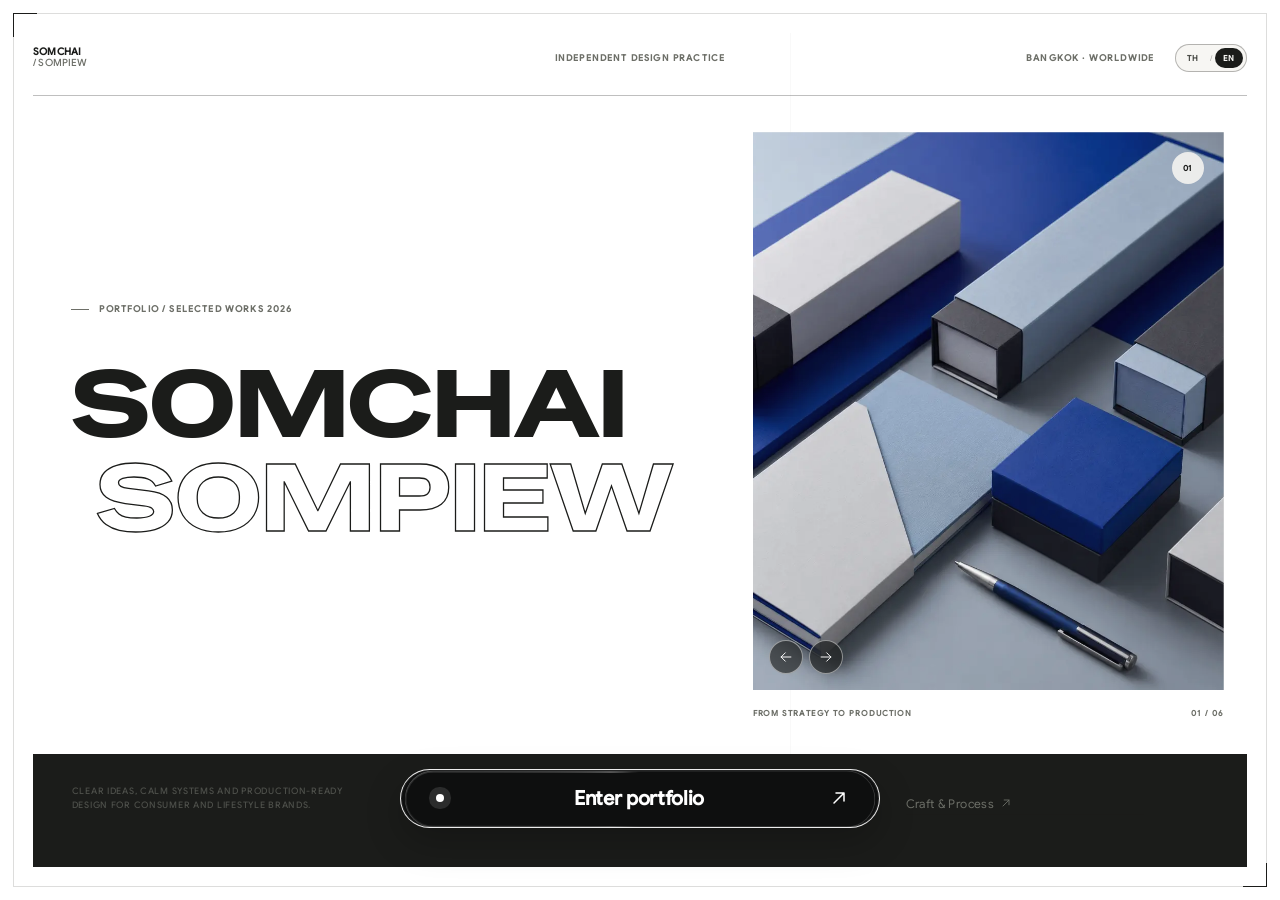
==== index.html @ 6c7bc24b "update" ====
<!DOCTYPE html>
<html lang="en">
  <head>
    <meta charset="utf-8">
    <meta name="viewport" content="width=device-width, initial-scale=1">
    <meta name="theme-color" content="#ffffff">
    <meta
      name="description"
      content="Somchai Sompiew — independent packaging and graphic design practice in Bangkok."
    >
    <title>Somchai Sompiew | Independent Design Practice</title>
    <meta name="build-version" content="v55-landing-mobile-clean">
    <link rel="icon" href="favicon.svg" type="image/svg+xml">
    <link rel="manifest" href="site.webmanifest">
    <link rel="preload" href="assets/fonts/SpecialGothicExpandedOne-Regular.ttf" as="font" type="font/ttf" crossorigin>
    <link rel="preload" href="assets/fonts/GoogleSans-Regular.ttf" as="font" type="font/ttf" crossorigin>
    <link rel="preload" href="assets/fonts/GoogleSans-Medium.ttf" as="font" type="font/ttf" crossorigin>
    <script>document.documentElement.classList.add("motion-enabled");</script>
    <link rel="stylesheet" href="assets/css/main.css?v=550">
    <link rel="stylesheet" href="assets/css/ui-controls.css?v=550">
    <link rel="stylesheet" href="assets/css/v34-responsive-refine.css?v=550">
    <link rel="stylesheet" href="assets/css/v35-production-fix.css?v=550">
    <link rel="stylesheet" href="assets/css/v37-display-brand-groups.css?v=550">
    <link rel="stylesheet" href="assets/css/v36-landing-white-proofread.css?v=550">
    <link rel="stylesheet" href="assets/css/craft.css?v=550">
    <link rel="stylesheet" href="assets/css/v53-landing-type-fit.css?v=550">
    <link rel="stylesheet" href="assets/css/v54-landing-mobile.css?v=550">
    <script src="assets/js/motion.js?v=550" defer></script>
      <script src="assets/js/image-protection.js?v=550" defer></script>
  </head>
  <body data-build="v55-landing-mobile-clean" class="landing-page">
    <a class="skip-link" href="#landing-content" data-i18n-en="Skip to introduction" data-i18n-th="ข้ามไปยังบทนำ">Skip to introduction</a>

    <main class="landing" id="landing-content">
      <div class="landing-frame" aria-hidden="true">
        <span class="frame-corner frame-corner--top"></span>
        <span class="frame-corner frame-corner--bottom"></span>
      </div>

      <header class="landing-header landing-reveal" style="--reveal-delay: 80ms">
        <a class="wordmark landing-wordmark" href="#landing-content" aria-label="Somchai Sompiew introduction">
          <strong>SOMCHAI</strong>
          <span>/ SOMPIEW</span>
        </a>
        <p data-i18n-en="Independent design practice" data-i18n-th="สตูดิโอออกแบบอิสระ">Independent design practice</p>
        <div class="landing-header-actions">
          <p data-i18n-en="Bangkok · Worldwide" data-i18n-th="กรุงเทพฯ · ร่วมงานทั่วโลก">Bangkok · Worldwide</p>
          <div class="language-toggle" role="group" aria-label="Language">
            <button type="button" data-language="th" aria-pressed="false">TH</button>
            <span aria-hidden="true">/</span>
            <button type="button" data-language="en" aria-pressed="true">EN</button>
          </div>
        </div>
      </header>

      <section class="landing-stage" aria-labelledby="landing-title">
        <div class="landing-title-wrap">
          <p class="landing-index landing-reveal" style="--reveal-delay: 160ms">
            <span class="landing-index-mark" aria-hidden="true"></span>
            <span data-i18n-en="Portfolio / Selected works 2026" data-i18n-th="พอร์ตโฟลิโอ / ผลงานคัดสรร 2026">Portfolio / Selected works 2026</span>
          </p>
          <h1 id="landing-title" aria-label="Somchai Sompiew">
            <span class="landing-title-line"><span>SOMCHAI</span></span>
            <span class="landing-title-line serif"><span>SOMPIEW</span></span>
          </h1>
        </div>

        <figure class="landing-visual landing-reveal" style="--reveal-delay: 300ms" data-carousel-root data-carousel-delay="5200">
          <div class="landing-image-mask">
            <div class="landing-slides" data-carousel-drag-surface>
              <img class="landing-slide is-active" data-carousel-slide src="assets/images/hero/writing-culture.webp" alt="Contemporary stationery packaging arranged in a studio" data-carousel-label-en="From strategy to production" data-carousel-label-th="จากกลยุทธ์สู่การผลิตจริง" width="1448" height="1086" fetchpriority="high">
              <img class="landing-slide" data-carousel-slide src="assets/images/projects/advertising/urban-signals/cover-1200x900.webp" alt="Urban Signals advertising design project" data-carousel-label-en="Urban Signals / Advertising" data-carousel-label-th="Urban Signals / งานโฆษณา" width="1448" height="1086" aria-hidden="true">
              <img class="landing-slide" data-carousel-slide src="assets/images/projects/campaign/make-it-move/cover-1200x900.webp" alt="Make It Move campaign design project" data-carousel-label-en="Make It Move / Campaign" data-carousel-label-th="Make It Move / แคมเปญสร้างสรรค์" width="1448" height="1086" aria-hidden="true">
              <img class="landing-slide" data-carousel-slide src="assets/images/projects/display-retail/quantum/quantum-display-system/cover-1200x900.webp" alt="Quantum display and retail design project" data-carousel-label-en="Quantum / Display &amp; Retail" data-carousel-label-th="Quantum / ดิสเพลย์และพื้นที่ขาย" width="1448" height="1086" aria-hidden="true">
              <img class="landing-slide" data-carousel-slide src="assets/images/projects/packaging-design/good-daily/cover-1200x900.webp" alt="Good Daily packaging design project" data-carousel-label-en="Good Daily / Packaging Design" data-carousel-label-th="Good Daily / ออกแบบบรรจุภัณฑ์" width="1448" height="1086" aria-hidden="true">
              <img class="landing-slide" data-carousel-slide src="assets/images/projects/product-design/everyday-forms/cover-1200x900.webp" alt="Everyday Forms product design project" data-carousel-label-en="Everyday Forms / Product Design" data-carousel-label-th="Everyday Forms / ออกแบบผลิตภัณฑ์" width="1448" height="1086" aria-hidden="true">
            </div>
            <span class="landing-image-index" aria-hidden="true"><span data-carousel-current>01</span></span>
            <div class="landing-carousel-controls">
              <button type="button" data-carousel-prev aria-label="Previous image" data-aria-en="Previous image" data-aria-th="ภาพก่อนหน้า"><svg class="ui-icon" aria-hidden="true" viewBox="0 0 20 20" focusable="false"><path d="M17 10H3M9 4l-6 6 6 6"/></svg></button>
              <button type="button" data-carousel-next aria-label="Next image" data-aria-en="Next image" data-aria-th="ภาพถัดไป"><svg class="ui-icon" aria-hidden="true" viewBox="0 0 20 20" focusable="false"><path d="M3 10h14M11 4l6 6-6 6"/></svg></button>
            </div>
          </div>
          <figcaption>
            <span data-carousel-caption>From strategy to production</span>
            <span><span data-carousel-current>01</span> / 06</span>
          </figcaption>
        </figure>
      </section>

      <footer class="landing-footer landing-reveal" style="--reveal-delay: 880ms">
        <p data-i18n-en="Clear ideas, calm systems and production-ready design for consumer and lifestyle brands." data-i18n-th="เปลี่ยนความคิดให้ชัด วางระบบให้เรียบง่าย และพางานออกแบบไปถึงการผลิตจริง สำหรับแบรนด์สินค้าและไลฟ์สไตล์">
          Clear ideas, calm systems and production-ready design for consumer
          and lifestyle brands.
        </p>
        <a class="landing-enter" href="home.html" data-page-transition="enter">
          <i aria-hidden="true"></i>
          <span data-i18n-en="Enter portfolio" data-i18n-th="ชมผลงานทั้งหมด" data-loading-en="Opening portfolio" data-loading-th="กำลังเปิดผลงาน">Enter portfolio</span>
          <b aria-hidden="true"><svg class="ui-icon" viewBox="0 0 20 20" focusable="false"><path d="M5 15 15 5M7 5h8v8"/></svg></b>
        </a>
        <a class="landing-secondary" href="craft.html">
          <span data-i18n-en="Craft &amp; Process" data-i18n-th="งานฝีมือและกระบวนการผลิต">Craft &amp; Process</span>
          <svg class="ui-icon" aria-hidden="true" viewBox="0 0 20 20" focusable="false"><path d="M5 15 15 5M7 5h8v8"/></svg>
        </a>
      </footer>

      <p class="landing-counter landing-reveal" style="--reveal-delay: 980ms" aria-hidden="true">
        13°45′N / 100°30′E
      </p>
    </main>

    <div class="page-transition" aria-hidden="true">
      <span>SOMCHAI / SOMPIEW</span>
    </div>
  </body>
</html>
---- assets/css/main.css ----
:root {
  color-scheme: light;
  --paper: #ffffff;
  --surface: #ffffff;
  --surface-soft: #f4f4f2;
  --surface-warm: #f2f2ef;
  --ink: #1b1c1a;
  --ink-soft: #343531;
  --muted: #6d6f68;
  --line: rgba(27, 28, 26, 0.16);
  --line-strong: rgba(27, 28, 26, 0.34);
  --inverse: #ffffff;
  --accent: #85897e;
  --focus: #4d514a;
  --header-height: 78px;
}

* {
  box-sizing: border-box;
}

html {
  scroll-behavior: smooth;
  background: var(--paper);
}

body {
  margin: 0;
  background: var(--paper);
  color: var(--ink);
  font-family: Arial, "Noto Sans Thai", "Leelawadee UI", sans-serif;
  -webkit-font-smoothing: antialiased;
  text-rendering: optimizeLegibility;
}


.shell {
  width: 100%;
  margin-inline: auto;
  padding-inline: clamp(24px, 3.2vw, 56px);
}

img {
  max-width: 100%;
}

a {
  color: inherit;
  text-decoration: none;
}

button,
select {
  color: inherit;
  font: inherit;
}

button,
a {
  -webkit-tap-highlight-color: transparent;
}

::selection {
  background: var(--ink);
  color: var(--inverse);
}

:focus-visible {
  outline: 2px solid var(--focus);
  outline-offset: 4px;
}

.skip-link {
  position: fixed;
  top: 8px;
  left: 8px;
  z-index: 100;
  padding: 10px 14px;
  border-radius: 999px;
  background: var(--ink);
  color: var(--inverse);
  transform: translateY(-160%);
  transition: transform 180ms ease;
}

.skip-link:focus {
  transform: translateY(0);
}

.site-header {
  position: sticky;
  top: 0;
  z-index: 40;
  display: grid;
  grid-template-columns: 1fr auto;
  align-items: center;
  min-height: var(--header-height);
  padding: 0 3vw;
  border-bottom: 1px solid var(--line);
  background: rgba(255, 255, 255, 0.92);
  backdrop-filter: blur(16px);
}

.wordmark {
  display: flex;
  flex-direction: column;
  width: fit-content;
  font-size: 12px;
  font-weight: 800;
  line-height: 0.96;
  letter-spacing: -0.02em;
}

.wordmark span {
  color: var(--muted);
  font-weight: 500;
}

.site-nav,
.project-nav {
  display: flex;
  align-items: center;
  gap: clamp(20px, 3vw, 48px);
  font-size: 13px;
}

.site-nav > a:not(.nav-contact),
.project-nav > a:not(.nav-contact) {
  position: relative;
}

.site-nav > a:not(.nav-contact)::after,
.project-nav > a:not(.nav-contact)::after {
  position: absolute;
  right: 0;
  bottom: -5px;
  left: 0;
  height: 1px;
  background: currentColor;
  content: "";
  transform: scaleX(0);
  transform-origin: right;
  transition: transform 180ms ease;
}

.site-nav > a:hover::after,
.project-nav > a:hover::after,
.site-nav > a:focus-visible::after,
.project-nav > a:focus-visible::after {
  transform: scaleX(1);
  transform-origin: left;
}

.nav-contact,
.button-link {
  display: inline-block;
  padding: 11px 16px;
  border: 1px solid var(--ink);
  border-radius: 999px;
  background: var(--ink);
  color: var(--inverse);
  transition: background 180ms ease, color 180ms ease, border-color 180ms ease;
}

.nav-contact:hover,
.button-link:hover {
  border-color: var(--ink-soft);
  background: var(--ink-soft);
  color: var(--inverse);
}

.menu-button {
  display: none;
  padding: 8px 0;
  border: 0;
  background: none;
  cursor: pointer;
}

.hero {
  display: grid;
  grid-template-columns: minmax(0, 1.35fr) minmax(310px, 0.65fr);
  min-height: calc(100svh - var(--header-height));
  padding: 3vw;
  gap: 3vw;
}

.hero-copy {
  display: flex;
  flex-direction: column;
  justify-content: space-between;
  min-width: 0;
  padding-top: 1.5vw;
}

.eyebrow {
  display: flex;
  align-items: center;
  gap: 9px;
  margin: 0;
  color: var(--muted);
  font-size: 11px;
  font-weight: 700;
  letter-spacing: 0.13em;
  text-transform: uppercase;
}

.eyebrow span {
  width: 6px;
  height: 6px;
  flex: 0 0 auto;
  border-radius: 50%;
  background: var(--accent);
}

.hero h1 {
  max-width: 940px;
  margin: 40px 0;
  font-size: clamp(58px, 7vw, 118px);
  font-weight: 600;
  line-height: 0.83;
  letter-spacing: -0.075em;
}

.hero h1 em,
.approach-title h2 em {
  display: block;
  padding-right: 0.06em;
  color: inherit;
  font-family: Georgia, "Times New Roman", serif;
  font-weight: 400;
}

.hero h1 em {
  color: var(--ink-soft);
}

.hero-bottom {
  display: flex;
  align-items: flex-end;
  justify-content: space-between;
  gap: 32px;
  padding-top: 20px;
  border-top: 1px solid var(--line-strong);
}

.hero-bottom > p {
  max-width: 560px;
  margin: 0;
  color: var(--ink-soft);
  font-size: clamp(15px, 1.3vw, 19px);
  line-height: 1.5;
}

.circle-link {
  display: grid;
  width: 96px;
  height: 96px;
  flex: 0 0 auto;
  padding: 16px;
  border: 1px solid var(--ink);
  border-radius: 50%;
  transition: color 180ms ease, background 180ms ease, transform 180ms ease;
}

.circle-link span {
  font-size: 11px;
}

.circle-link b {
  align-self: end;
  justify-self: end;
  font-size: 23px;
  font-weight: 400;
}

.circle-link:hover {
  background: var(--ink);
  color: var(--inverse);
  transform: translateY(-2px);
}

.hero-visual {
  position: relative;
  min-height: 600px;
  margin: 0;
  overflow: hidden;
  background: var(--surface-soft);
}

.hero-visual::after {
  position: absolute;
  inset: 0;
  border: 1px solid rgba(0, 0, 0, 0.1);
  content: "";
  pointer-events: none;
}

.hero-visual > img {
  width: 100%;
  height: 100%;
  object-fit: cover;
  transition: transform 700ms cubic-bezier(0.2, 0.7, 0, 1);
}

.hero-visual:hover > img {
  transform: scale(1.012);
}

.visual-stamp {
  position: absolute;
  top: 18px;
  right: 18px;
  display: grid;
  grid-template-columns: auto auto;
  align-items: center;
  gap: 10px;
  width: auto;
  height: auto;
  padding: 9px 12px;
  border: 1px solid rgba(27, 28, 26, 0.16);
  border-radius: 999px;
  background: rgba(247, 247, 244, 0.88);
  color: var(--ink);
  backdrop-filter: blur(10px);
}

.visual-stamp span {
  max-width: none;
  font-size: 9px;
  line-height: 1;
  letter-spacing: 0.08em;
  text-transform: uppercase;
}

.visual-stamp strong {
  font-size: 10px;
  font-weight: 700;
}

.hero-visual figcaption {
  position: absolute;
  right: 18px;
  bottom: 15px;
  left: 18px;
  padding-top: 10px;
  border-top: 1px solid rgba(255, 255, 255, 0.58);
  color: white;
  font-size: 10px;
  letter-spacing: 0.08em;
  text-shadow: 0 1px 10px rgba(0, 0, 0, 0.3);
  text-transform: uppercase;
}

.intro-strip {
  display: grid;
  grid-template-columns: repeat(3, 1fr);
  border-block: 1px solid var(--line);
  background: var(--surface);
}

.intro-strip p {
  margin: 0;
  padding: 25px 3vw;
  font-family: Georgia, "Times New Roman", serif;
  font-size: clamp(17px, 1.5vw, 23px);
  font-style: italic;
}

.intro-strip p + p {
  border-left: 1px solid var(--line);
}

.work-section {
  padding: clamp(80px, 10vw, 160px) 3vw;
}

.section-heading {
  display: grid;
  grid-template-columns: 1fr 320px;
  align-items: end;
  gap: 40px;
}

.section-heading h2,
.about-lead h2 {
  margin: 18px 0 0;
  font-size: clamp(44px, 5.4vw, 86px);
  font-weight: 600;
  line-height: 0.93;
  letter-spacing: -0.06em;
}

.section-note {
  margin: 0;
  color: var(--muted);
  font-size: 14px;
  line-height: 1.55;
}

.filter-row {
  display: flex;
  flex-wrap: wrap;
  gap: 8px;
  margin: 54px 0 30px;
}

.filter-row button {
  padding: 9px 14px;
  border: 1px solid var(--line-strong);
  border-radius: 999px;
  background: transparent;
  color: var(--ink-soft);
  font-size: 12px;
  white-space: nowrap;
  cursor: pointer;
  transition: background 160ms ease, color 160ms ease, border-color 160ms ease;
}

.filter-row button:hover {
  border-color: var(--ink);
  color: var(--ink);
}

.filter-row button[aria-pressed="true"] {
  border-color: var(--ink);
  background: var(--ink);
  color: var(--inverse);
}

.filter-summary {
  margin: -14px 0 30px;
  color: var(--muted);
  font-size: 10px;
  font-weight: 700;
  letter-spacing: 0.09em;
  text-transform: uppercase;
}

.project-grid {
  display: grid;
  grid-template-columns: repeat(12, 1fr);
  gap: clamp(25px, 4vw, 64px) 2vw;
}

.project-card {
  grid-column: span 6;
  animation: project-reveal 520ms cubic-bezier(0.2, 0.7, 0, 1) both;
  animation-delay: calc(var(--card-index, 0) * 55ms);
}

.project-card:nth-child(3n + 1) {
  grid-column: span 7;
}

.project-card:nth-child(3n + 2) {
  grid-column: 8 / span 5;
  padding-top: 0;
}


.project-card:nth-child(3n) {
  grid-column: 3 / span 8;
}

.project-card > a {
  display: block;
}

.project-image {
  position: relative;
  aspect-ratio: 4 / 3;
  overflow: hidden;
  background: var(--surface-soft);
}

.project-image::after {
  position: absolute;
  inset: 0;
  border: 1px solid rgba(27, 28, 26, 0.08);
  content: "";
  pointer-events: none;
}

.project-image img {
  width: 100%;
  height: 100%;
  object-fit: cover;
  transition: transform 620ms cubic-bezier(0.2, 0.7, 0, 1);
}

.project-card:nth-child(3n + 1) .project-image {
  aspect-ratio: 28 / 15;
}

.project-card:nth-child(3n) .project-image {
  aspect-ratio: 16 / 9;
}

.project-card a:hover img,
.project-card a:focus-visible img {
  transform: scale(1.016);
}

.view-pill {
  position: absolute;
  right: 17px;
  bottom: 17px;
  z-index: 1;
  padding: 10px 14px;
  border: 1px solid rgba(27, 28, 26, 0.12);
  border-radius: 999px;
  background: rgba(255, 255, 255, 0.92);
  color: var(--ink);
  font-size: 11px;
  opacity: 0;
  transform: translateY(7px);
  backdrop-filter: blur(10px);
  transition: opacity 180ms ease, transform 180ms ease;
}

.project-card a:hover .view-pill,
.project-card a:focus-visible .view-pill {
  opacity: 1;
  transform: translateY(0);
}

.project-meta {
  display: flex;
  align-items: flex-start;
  justify-content: space-between;
  gap: 20px;
  padding-top: 15px;
  margin-top: 10px;
  border-top: 1px solid var(--line-strong);
}

.project-meta p {
  margin: 0;
  color: var(--muted);
  font-size: 10px;
  letter-spacing: 0.06em;
  text-transform: uppercase;
}

.project-meta h3 {
  margin: 7px 0 0;
  font-size: clamp(20px, 2vw, 31px);
  font-weight: 600;
  letter-spacing: -0.04em;
}

.project-meta > p {
  max-width: 160px;
  text-align: right;
}

.approach-section {
  display: grid;
  grid-template-columns: minmax(320px, 0.88fr) minmax(0, 1.12fr);
  min-height: 700px;
  border-block: 1px solid var(--line);
  background: var(--surface-warm);
  color: var(--ink);
}

.approach-title {
  display: flex;
  flex-direction: column;
  justify-content: space-between;
  padding: clamp(70px, 8vw, 130px) 3vw;
  border-right: 1px solid var(--line);
}

.eyebrow.light {
  color: var(--muted);
}

.approach-title h2 {
  margin: 40px 0 0;
  font-size: clamp(54px, 6vw, 94px);
  font-weight: 500;
  line-height: 0.93;
  letter-spacing: -0.065em;
}

.approach-title h2 em {
  color: var(--ink-soft);
}

.approach-list {
  display: flex;
  flex-direction: column;
  justify-content: center;
  gap: 14px;
  padding: clamp(32px, 4vw, 54px);
}

.approach-list article {
  display: grid;
  grid-template-columns: minmax(56px, 72px) minmax(200px, 0.82fr) minmax(220px, 1.18fr);
  gap: 26px;
  align-items: start;
  padding: clamp(28px, 3vw, 42px);
  border: 1px solid rgba(27, 28, 26, 0.12);
  border-radius: 28px;
  background: rgba(255, 255, 255, 0.64);
  cursor: pointer;
  transition: transform 280ms cubic-bezier(0.2, 0.75, 0, 1), border-color 220ms ease, background 220ms ease, box-shadow 220ms ease, color 220ms ease;
}

.approach-list article:last-child {
  border-bottom: 1px solid rgba(27, 28, 26, 0.12);
}

.approach-list span {
  display: inline-flex;
  align-items: flex-start;
  justify-content: flex-start;
  color: var(--muted);
  font-size: clamp(24px, 2.2vw, 34px);
  font-weight: 700;
  line-height: 0.92;
  letter-spacing: -0.05em;
}

.approach-list h3,
.approach-list p {
  margin: 0;
}

.approach-list h3 {
  font-size: clamp(22px, 2vw, 31px);
  font-weight: 500;
  letter-spacing: -0.04em;
  line-height: 1.08;
}

.approach-list p {
  color: var(--muted);
  font-size: 13px;
  line-height: 1.72;
}

.approach-list article:hover,
.approach-list article:focus-visible {
  border-color: rgba(27, 28, 26, 0.92);
  background: #1b1c1a;
  box-shadow: 0 22px 42px rgba(27, 28, 26, 0.16);
  color: #ffffff;
  transform: translateY(-4px);
  outline: none;
}

.approach-list article:hover span,
.approach-list article:focus-visible span,
.approach-list article:hover p,
.approach-list article:focus-visible p,
.approach-list article:hover h3,
.approach-list article:focus-visible h3 {
  color: #ffffff;
}

.about-section {
  display: grid;
  grid-template-columns: 1fr 1fr;
  gap: 8vw;
  padding: clamp(90px, 11vw, 170px) 3vw;
  background: var(--surface);
}

.about-copy {
  padding-top: 29px;
}

.about-copy > p {
  max-width: 590px;
  margin: 0 0 23px;
  color: var(--muted);
  font-size: 15px;
  line-height: 1.65;
}

.about-copy .about-large {
  color: var(--ink);
  font-size: clamp(24px, 2.5vw, 38px);
  font-weight: 500;
  line-height: 1.17;
  letter-spacing: -0.035em;
}

.thai-copy {
  font-family: "Noto Sans Thai", "Leelawadee UI", Tahoma, sans-serif;
}

.service-list {
  display: flex;
  flex-direction: column;
  margin-top: 55px;
  border-top: 1px solid var(--line);
}

.service-list span {
  padding: 15px 0;
  border-bottom: 1px solid var(--line);
  font-size: 13px;
}

footer {
  padding: 3vw;
  background: var(--ink);
  color: var(--inverse);
}

.footer-top {
  display: flex;
  flex-direction: column;
  min-height: 470px;
  justify-content: space-between;
  padding: 30px 0 55px;
}

.footer-top.compact {
  min-height: 340px;
}

.footer-top p {
  margin: 0;
  color: rgba(247, 247, 244, 0.68);
  font-size: 13px;
}

.footer-top a {
  width: fit-content;
  max-width: 1200px;
  font-size: clamp(54px, 8.2vw, 136px);
  font-weight: 600;
  line-height: 0.87;
  letter-spacing: -0.075em;
  transition: color 180ms ease;
}

.footer-top a:hover {
  color: #c9cbc3;
}

.footer-bottom {
  display: grid;
  grid-template-columns: 1fr auto 1fr;
  gap: 30px;
  padding-top: 17px;
  border-top: 1px solid rgba(247, 247, 244, 0.28);
  color: rgba(247, 247, 244, 0.74);
  font-size: 11px;
}

.footer-bottom p {
  margin: 0;
}

.footer-bottom > a:last-child {
  justify-self: end;
}

.notice {
  padding: 28px 0;
  color: var(--muted);
  font-size: 14px;
}

/* Project detail */
.project-page {
  background: var(--surface);
}

.project-hero {
  padding: clamp(70px, 8vw, 130px) 3vw;
  background: var(--surface);
}

.project-shell {
  width: min(100%, 1280px);
  margin: 0 auto;
}

.case-heading {
  display: grid;
  grid-template-columns: minmax(0, 1fr) minmax(280px, 0.5fr);
  align-items: end;
  gap: 40px;
  margin-bottom: clamp(42px, 6vw, 82px);
}

.case-heading .eyebrow {
  grid-column: 1 / -1;
}

.case-heading h1 {
  max-width: 900px;
  margin: 0;
  font-size: clamp(42px, 6vw, 92px);
  font-weight: 600;
  line-height: 0.85;
  letter-spacing: -0.075em;
}

.case-summary {
  margin: 0;
  color: var(--ink-soft);
  font-size: clamp(16px, 1.55vw, 22px);
  line-height: 1.35;
}

.case-cover {
  display: grid;
  grid-template-columns: repeat(12, minmax(0, 1fr));
  gap: clamp(16px, 1.8vw, 22px);
  align-items: start;
}

.case-gallery-item {
  grid-column: span 6;
  margin: 0;
  overflow: hidden;
  border: 1px solid rgba(27, 28, 26, 0.08);
  border-radius: 22px;
  background: #fff;
}

.case-gallery-item--hero,
.case-gallery-item--wide {
  grid-column: 1 / -1;
}

.case-gallery-item > a {
  display: block;
}

.case-gallery-item > a:focus-visible {
  outline: 2px solid var(--focus);
  outline-offset: 4px;
}

.case-gallery-item img {
  display: block;
  width: 100%;
  height: auto;
}

.case-information {
  display: grid;
  grid-template-columns: repeat(2, 1fr);
  gap: 38px 4vw;
  margin: clamp(48px, 7vw, 96px) 0 48px;
}

.case-information > div {
  padding-top: 16px;
  border-top: 1px solid var(--line);
}

.case-information small {
  display: block;
  margin-bottom: 22px;
  color: var(--muted);
  font-size: 10px;
  letter-spacing: 0.1em;
  text-transform: uppercase;
}

.case-information p,
.case-information li {
  max-width: 560px;
  margin: 0 0 8px;
  font-size: 15px;
  line-height: 1.6;
}

.case-information ul {
  margin: 0;
  padding: 0;
  list-style: none;
}

.demo-note {
  margin: 0;
  padding-top: 18px;
  border-top: 1px solid var(--line);
  color: var(--muted);
  font-size: 11px;
}

.next-project {
  padding: clamp(70px, 9vw, 150px) 3vw;
  border-top: 1px solid var(--line);
  background: var(--surface-soft);
}

.next-project p {
  margin: 0 0 50px;
  color: var(--muted);
  font-size: 12px;
  text-transform: uppercase;
}

.next-project a {
  display: flex;
  justify-content: space-between;
  gap: 20px;
  font-size: clamp(48px, 8vw, 130px);
  font-weight: 600;
  line-height: 0.9;
  letter-spacing: -0.07em;
}


@media (max-width: 1180px) {
  .project-shell {
    width: min(100%, 1040px);
  }

  .case-heading {
    grid-template-columns: minmax(0, 1fr) minmax(260px, 0.62fr);
    gap: 28px;
  }
}

@media (max-width: 820px) {
  .case-heading,
  .case-information {
    grid-template-columns: 1fr;
  }

  .case-cover {
    grid-template-columns: 1fr;
  }

  .case-gallery-item,
  .case-gallery-item--hero,
  .case-gallery-item--wide {
    grid-column: auto;
  }
}

.project-not-found,
.error-page {
  display: flex;
  min-height: 100svh;
  flex-direction: column;
  align-items: flex-start;
  justify-content: center;
  padding: 5vw;
}

.project-not-found h1,
.error-page h1 {
  margin: 30px 0;
  font-size: clamp(66px, 11vw, 170px);
  line-height: 0.82;
  letter-spacing: -0.08em;
}

.error-page > p:not(.eyebrow) {
  max-width: 440px;
  margin: 0 0 30px;
  color: var(--muted);
  line-height: 1.6;
}

@keyframes project-reveal {
  from {
    opacity: 0;
    transform: translateY(18px);
  }

  to {
    opacity: 1;
    transform: translateY(0);
  }
}

@media (max-width: 900px) {
  :root {
    --header-height: 68px;
  }

  .site-header {
    min-height: var(--header-height);
    padding: 0 20px;
  }

  .menu-button {
    display: block;
    justify-self: end;
    font-size: 12px;
  }

  .site-nav {
    position: absolute;
    top: var(--header-height);
    right: 0;
    left: 0;
    display: none;
    align-items: stretch;
    flex-direction: column;
    gap: 0;
    padding: 20px;
    border-bottom: 1px solid var(--line);
    background: rgba(247, 247, 244, 0.98);
    backdrop-filter: blur(16px);
  }

  .site-nav.is-open {
    display: flex;
  }

  .site-nav a {
    padding: 15px 0;
    border-bottom: 1px solid var(--line);
  }

  .site-nav .nav-contact {
    margin-top: 10px;
    padding: 15px 17px;
    border: 0;
    text-align: center;
  }

  .hero {
    grid-template-columns: 1fr;
    min-height: auto;
    padding: 35px 20px 20px;
  }

  .hero-copy {
    min-height: 630px;
  }

  .hero h1 {
    margin: 60px 0;
    font-size: clamp(57px, 12vw, 100px);
  }

  .hero-visual {
    min-height: 65svh;
  }

  .intro-strip {
    grid-template-columns: 1fr;
    padding: 14px 20px;
  }

  .intro-strip p {
    padding: 10px 0;
  }

  .intro-strip p + p {
    border-left: 0;
  }

  .work-section,
  .about-section,
  .project-hero {
    padding-inline: 20px;
  }

  .section-heading,
  .about-section,
  .case-heading {
    grid-template-columns: 1fr;
  }

  .section-note {
    max-width: 460px;
  }

  .project-card,
  .project-card:nth-child(3n + 1),
  .project-card:nth-child(3n + 2),
  .project-card:nth-child(3n) {
    grid-column: span 12;
    padding-top: 0;
  }

  .approach-section {
    grid-template-columns: 1fr;
  }

  .approach-title {
    min-height: 480px;
    padding: 80px 20px;
    border-right: 0;
    border-bottom: 1px solid var(--line);
  }

  .approach-list {
    padding: 40px 20px 80px;
  }

  .about-section {
    gap: 50px;
  }

  .case-information {
    grid-template-columns: 1fr;
  }

  .next-project {
    padding-inline: 20px;
  }

  footer {
    padding: 25px 20px;
  }

  .footer-bottom {
    grid-template-columns: 1fr auto;
  }

  .footer-bottom > a:nth-child(2) {
    grid-column: 1 / -1;
    grid-row: 2;
  }
}

@media (max-width: 560px) {
  .project-nav .nav-contact {
    display: none;
  }

  .hero-copy {
    min-height: 580px;
  }

  .hero h1 {
    font-size: clamp(51px, 16vw, 76px);
  }

  .circle-link {
    width: 78px;
    height: 78px;
    padding: 12px;
  }

  .hero-visual {
    min-height: 520px;
  }

  .visual-stamp {
    top: 14px;
    right: 14px;
  }

  .section-heading h2,
  .about-lead h2 {
    font-size: 46px;
  }

  .approach-list article {
    grid-template-columns: 32px 1fr;
    gap: 12px;
  }

  .approach-list article p {
    grid-column: 2;
  }

  .footer-top {
    min-height: 390px;
  }

  .footer-top a {
    font-size: 54px;
  }

  .footer-bottom {
    grid-template-columns: 1fr;
  }

  .footer-bottom > a:last-child {
    justify-self: start;
  }
}

@media (hover: none) {
  .view-pill {
    display: none;
  }
}

@media (prefers-reduced-motion: reduce) {
  html {
    scroll-behavior: auto;
  }

  *,
  *::before,
  *::after {
    animation-duration: 0.01ms !important;
    animation-iteration-count: 1 !important;
    scroll-behavior: auto !important;
    transition-duration: 0.01ms !important;
  }
}

/* --------------------------------------------------------------------------
   Landing refinement v2 — reduced construction lines + carousel
   -------------------------------------------------------------------------- */

.landing-page .landing-drawing,
.landing-page .landing::after {
  display: none;
}

.landing-page .landing::before {
  left: 61.7%;
  opacity: 0.2;
}

.landing-page .landing-role {
  gap: 8px;
  margin-top: clamp(20px, 3.1vh, 38px);
  padding-left: clamp(38px, 7.2vw, 118px);
}

.landing-page .landing-role > span {
  display: inline-flex;
  min-height: 30px;
  align-items: center;
  justify-content: center;
  padding: 6px 11px;
  border: 1px solid rgba(27, 28, 26, 0.32);
  border-radius: 999px;
  background: rgba(244, 243, 239, 0.56);
  color: #383a36;
  font-size: 10px;
  font-weight: 500;
  line-height: 1;
  letter-spacing: 0.01em;
  white-space: nowrap;
  backdrop-filter: blur(8px);
}

.landing-page .landing-role span:not(:last-child)::after {
  display: none;
}

.landing-page .landing-image-mask {
  isolation: isolate;
}

.landing-page .landing-image-mask::before,
.landing-page .landing-image-mask::after {
  display: none;
}

.landing-slides {
  position: absolute;
  inset: 0;
}

.landing-page .landing-image-mask .landing-slide {
  position: absolute;
  inset: 0;
  z-index: 0;
  width: 100%;
  height: 100%;
  object-fit: cover;
  opacity: 0;
  visibility: hidden;
  filter: saturate(0.86) contrast(0.97);
  transform: scale(1.035);
  transition:
    opacity 760ms ease,
    transform 1500ms cubic-bezier(0.16, 1, 0.3, 1),
    filter 900ms ease,
    visibility 0s linear 760ms;
}

.landing-page .landing-image-mask .landing-slide.is-active {
  z-index: 1;
  opacity: 1;
  visibility: visible;
  transform: scale(1);
  transition-delay: 0s;
}

.landing-page .landing-visual:hover .landing-image-mask .landing-slide.is-active {
  filter: saturate(0.96) contrast(1);
  transform: scale(1.018);
}

.landing-carousel-controls {
  position: absolute;
  bottom: 16px;
  left: 16px;
  z-index: 4;
  display: flex;
  gap: 6px;
}

.landing-carousel-controls button {
  display: grid;
  width: 34px;
  height: 34px;
  padding: 0;
  place-items: center;
  border: 1px solid rgba(255, 255, 255, 0.48);
  border-radius: 50%;
  background: rgba(27, 28, 26, 0.62);
  color: #fff;
  font-size: 14px;
  cursor: pointer;
  backdrop-filter: blur(12px);
  transition: background 180ms ease, transform 240ms cubic-bezier(0.16, 1, 0.3, 1);
}

.landing-carousel-controls button:hover,
.landing-carousel-controls button:focus-visible {
  background: rgba(27, 28, 26, 0.9);
  transform: scale(1.06);
}

.landing-page .landing-enter {
  min-width: 242px;
  padding: 13px 17px;
  font-size: 12px;
}

.landing-page .landing-enter.is-loading i {
  animation: enter-loading 520ms ease-in-out infinite alternate;
}

@keyframes enter-loading {
  from { opacity: 0.35; transform: scale(0.72); }
  to { opacity: 1; transform: scale(1.35); }
}

.page-transition {
  transition-duration: 340ms;
}

.landing-page.is-entering-portfolio .page-transition {
  transition-delay: 0ms;
}

.landing-page.is-entering-portfolio .landing-visual {
  transition-duration: 380ms;
}

@media (max-width: 900px) {
  .landing-page .landing-role {
    gap: 6px;
    margin-top: 18px;
  }

  .landing-page .landing-role > span {
    min-height: 28px;
    padding: 5px 9px;
    font-size: 9px;
  }
}

@media (max-width: 640px) {
  .landing-page .landing-role {
    width: calc(100% + 20px);
    flex-wrap: nowrap;
    gap: 7px;
    overflow-x: auto;
    padding-right: 20px;
    padding-bottom: 3px;
    scrollbar-width: none;
  }

  .landing-page .landing-role::-webkit-scrollbar {
    display: none;
  }

  .landing-carousel-controls {
    bottom: 12px;
    left: 12px;
  }

  .landing-carousel-controls button {
    width: 32px;
    height: 32px;
  }

  .landing-page .landing-enter {
    width: 100%;
    min-width: 0;
    padding: 14px 17px;
  }
}

/* Final cascade for the v3 landing adjustments. */
.landing-page .landing-stage {
  grid-template-columns: minmax(0, 0.95fr) minmax(390px, 1.05fr);
  gap: clamp(38px, 4.6vw, 84px);
}

.landing-page .landing-title-wrap h1 {
  font-size: clamp(64px, 8.6vw, 168px);
  line-height: 0.81;
  letter-spacing: -0.062em;
}

.landing-page .landing-title-line.serif {
  padding-left: clamp(34px, 5.4vw, 98px);
  color: transparent;
  font-family: Arial, "Noto Sans Thai", "Leelawadee UI", sans-serif;
  font-style: normal;
  font-weight: 630;
  letter-spacing: -0.062em;
  -webkit-text-stroke: clamp(1px, 0.12vw, 1.8px) #1b1c1a;
  paint-order: stroke fill;
}

.landing-page .landing-index > span {
  width: auto;
  height: auto;
  background: none;
}

.landing-page .landing-index > .landing-index-mark {
  width: 18px;
  height: 1px;
  flex: 0 0 18px;
  background: currentColor;
}

.landing-page .landing-role {
  padding-left: clamp(34px, 5.4vw, 98px);
}

.page-transition {
  transition-duration: 460ms;
}

.landing-page.is-entering-portfolio .page-transition {
  transition-delay: 80ms;
}

.landing-page.is-entering-portfolio .landing-visual {
  transition-duration: 500ms;
}

@media (max-width: 900px) {
  .landing-page .landing-stage {
    grid-template-columns: minmax(0, 1fr) minmax(250px, 0.88fr);
    gap: 24px;
  }

  .landing-page .landing-title-wrap h1 {
    font-size: clamp(62px, 11vw, 104px);
  }

  .landing-page .landing-role,
  .landing-page .landing-title-line.serif {
    padding-left: clamp(28px, 4.8vw, 54px);
  }
}

@media (max-width: 640px) {
  .landing-page .landing-stage {
    grid-template-columns: 1fr;
    gap: 22px;
  }

  .landing-page .landing-title-wrap h1 {
    font-size: clamp(56px, 18vw, 84px);
  }

  .landing-page .landing-title-line.serif {
    padding-left: 7vw;
    -webkit-text-stroke-width: 1px;
  }

  .landing-page .landing-role {
    padding-left: 7vw;
  }
}

/* Final cascade for the v3 landing adjustments. */
.landing-page .landing-stage {
  grid-template-columns: minmax(0, 0.95fr) minmax(390px, 1.05fr);
  gap: clamp(38px, 4.6vw, 84px);
}

.landing-page .landing-title-wrap h1 {
  font-size: clamp(64px, 8.6vw, 168px);
  line-height: 0.81;
  letter-spacing: -0.062em;
}

.landing-page .landing-title-line.serif {
  padding-left: clamp(34px, 5.4vw, 98px);
  color: transparent;
  font-family: Arial, "Noto Sans Thai", "Leelawadee UI", sans-serif;
  font-style: normal;
  font-weight: 630;
  letter-spacing: -0.062em;
  -webkit-text-stroke: clamp(1px, 0.12vw, 1.8px) #1b1c1a;
  paint-order: stroke fill;
}

.landing-page .landing-index > span {
  width: auto;
  height: auto;
  background: none;
}

.landing-page .landing-index > .landing-index-mark {
  width: 18px;
  height: 1px;
  flex: 0 0 18px;
  background: currentColor;
}

.landing-page .landing-role {
  padding-left: clamp(34px, 5.4vw, 98px);
}

.page-transition {
  transition-duration: 460ms;
}

.landing-page.is-entering-portfolio .page-transition {
  transition-delay: 80ms;
}

.landing-page.is-entering-portfolio .landing-visual {
  transition-duration: 500ms;
}

@media (max-width: 900px) {
  .landing-page .landing-stage {
    grid-template-columns: minmax(0, 1fr) minmax(250px, 0.88fr);
    gap: 24px;
  }

  .landing-page .landing-title-wrap h1 {
    font-size: clamp(62px, 11vw, 104px);
  }

  .landing-page .landing-role,
  .landing-page .landing-title-line.serif {
    padding-left: clamp(28px, 4.8vw, 54px);
  }
}

@media (max-width: 640px) {
  .landing-page .landing-stage {
    grid-template-columns: 1fr;
    gap: 22px;
  }

  .landing-page .landing-title-wrap h1 {
    font-size: clamp(56px, 18vw, 84px);
  }

  .landing-page .landing-title-line.serif {
    padding-left: 7vw;
    -webkit-text-stroke-width: 1px;
  }

  .landing-page .landing-role {
    padding-left: 7vw;
  }
}

/* --------------------------------------------------------------------------
   Landing refinement v3 — balanced proportions, outlined surname, bilingual UI
   -------------------------------------------------------------------------- */

.landing-page .landing-header-actions {
  display: flex;
  align-items: center;
  gap: clamp(12px, 1.6vw, 26px);
  justify-self: end;
}

.landing-page .landing-header-actions > p {
  margin: 0;
  color: var(--muted);
  font-size: 9px;
  font-weight: 700;
  letter-spacing: 0.13em;
  text-transform: uppercase;
  white-space: nowrap;
}

.language-toggle {
  display: inline-flex;
  align-items: center;
  gap: 3px;
  padding: 3px;
  border: 1px solid rgba(27, 28, 26, 0.3);
  border-radius: 999px;
  background: rgba(244, 243, 239, 0.72);
  backdrop-filter: blur(10px);
}

.language-toggle button {
  min-width: 28px;
  padding: 5px 6px;
  border: 0;
  border-radius: 999px;
  background: transparent;
  color: #4b4d48;
  font-size: 8px;
  font-weight: 700;
  letter-spacing: 0.08em;
  cursor: pointer;
  transition: color 180ms ease, background 180ms ease;
}

.language-toggle button[aria-pressed="true"] {
  background: #1b1c1a;
  color: #f7f7f4;
}

.language-toggle > span {
  color: rgba(27, 28, 26, 0.36);
  font-size: 8px;
}

.landing-page .landing-stage {
  grid-template-columns: minmax(0, 0.95fr) minmax(390px, 1.05fr);
  gap: clamp(38px, 4.6vw, 84px);
}

.landing-page .landing-title-wrap h1 {
  font-size: clamp(64px, 8.6vw, 168px);
  line-height: 0.81;
  letter-spacing: -0.062em;
}

.landing-page .landing-title-line.serif {
  padding-left: clamp(34px, 5.4vw, 98px);
  color: transparent;
  font-family: Arial, "Noto Sans Thai", "Leelawadee UI", sans-serif;
  font-style: normal;
  font-weight: 630;
  letter-spacing: -0.062em;
  -webkit-text-stroke: clamp(1px, 0.12vw, 1.8px) #1b1c1a;
  paint-order: stroke fill;
}

.landing-page .landing-index > span {
  width: auto;
  height: auto;
  background: none;
}

.landing-page .landing-index > .landing-index-mark {
  width: 18px;
  height: 1px;
  flex: 0 0 18px;
  background: currentColor;
}

.landing-page .landing-role {
  padding-left: clamp(34px, 5.4vw, 98px);
}

.page-transition {
  transition-duration: 460ms;
}

.landing-page.is-entering-portfolio .landing-visual {
  transition-duration: 500ms;
}

body[data-language="th"] .landing-header p,
body[data-language="th"] .landing-index,
body[data-language="th"] .landing-role,
body[data-language="th"] .landing-footer > p,
body[data-language="th"] .landing-enter {
  font-family: Arial, "Noto Sans Thai", "Leelawadee UI", sans-serif;
  text-transform: none;
}

body[data-language="th"] .landing-header p,
body[data-language="th"] .landing-index {
  letter-spacing: 0.025em;
}

body[data-language="th"] .landing-role > span {
  font-size: 9px;
  letter-spacing: 0;
}

body[data-language="th"] .landing-footer > p {
  max-width: 560px;
  line-height: 1.75;
  letter-spacing: 0.015em;
}

body[data-language="th"] .landing-enter {
  letter-spacing: 0.01em;
}

@media (max-width: 900px) {
  .landing-page .landing-stage {
    grid-template-columns: minmax(0, 1fr) minmax(250px, 0.88fr);
    gap: 24px;
  }

  .landing-page .landing-title-wrap h1 {
    font-size: clamp(62px, 11vw, 104px);
  }

  .landing-page .landing-header-actions > p {
    display: none;
  }

  .landing-page .landing-role,
  .landing-page .landing-title-line.serif {
    padding-left: clamp(28px, 4.8vw, 54px);
  }
}

@media (max-width: 640px) {
  .landing-page .landing-stage {
    grid-template-columns: 1fr;
    gap: 22px;
  }

  .landing-page .landing-title-wrap h1 {
    font-size: clamp(56px, 18vw, 84px);
  }

  .landing-page .landing-title-line.serif {
    padding-left: 7vw;
    -webkit-text-stroke-width: 1px;
  }

  .landing-page .landing-role {
    padding-left: 7vw;
  }

  .language-toggle button {
    min-width: 26px;
    padding: 5px;
  }
}

@media (prefers-reduced-motion: reduce) {
  .landing-page .landing-image-mask .landing-slide {
    transition: none;
  }

  .landing-page .landing-enter.is-loading i {
    animation: none;
  }
}

/* --------------------------------------------------------------------------
   Landing page and editorial motion system
   -------------------------------------------------------------------------- */

body.is-leaving {
  overflow: hidden;
}

.page-transition {
  position: fixed;
  inset: 0;
  z-index: 300;
  display: grid;
  place-items: center;
  background: var(--ink);
  color: var(--inverse);
  pointer-events: none;
  transform: translateY(101%);
  transition: transform 460ms cubic-bezier(0.76, 0, 0.24, 1);
}

.page-transition span {
  font-size: 10px;
  font-weight: 700;
  letter-spacing: 0.14em;
  opacity: 0;
  text-transform: uppercase;
  transform: translateY(8px);
  transition: opacity 180ms ease 190ms, transform 180ms ease 190ms;
}

body.is-leaving .page-transition {
  transform: translateY(0);
}

body.is-leaving .page-transition span {
  opacity: 0.72;
  transform: translateY(0);
}

.landing-page {
  overflow: hidden;
  background: var(--paper);
}

.landing {
  position: relative;
  display: grid;
  min-height: 100svh;
  grid-template-rows: auto minmax(0, 1fr) auto;
  gap: clamp(22px, 3vh, 42px);
  padding: clamp(20px, 2.4vw, 38px);
  isolation: isolate;
}

.landing::before,
.landing::after {
  position: absolute;
  z-index: -1;
  background: var(--line);
  content: "";
  pointer-events: none;
}

.landing::before {
  top: 0;
  bottom: 0;
  left: 50%;
  width: 1px;
  opacity: 0.45;
}

.landing::after {
  top: 50%;
  right: 0;
  left: 0;
  height: 1px;
  opacity: 0.28;
}

.landing-frame {
  position: absolute;
  inset: clamp(10px, 1vw, 17px);
  z-index: -1;
  border: 1px solid var(--line);
  pointer-events: none;
}

.landing-header,
.landing-footer {
  position: relative;
  z-index: 2;
  display: grid;
  grid-template-columns: 1fr auto 1fr;
  align-items: center;
  gap: 24px;
}

.landing-header {
  padding-bottom: clamp(14px, 1.6vw, 24px);
  border-bottom: 1px solid var(--line-strong);
}

.landing-header > p,
.landing-footer > p,
.landing-index,
.landing-role,
.landing-counter {
  margin: 0;
  color: var(--muted);
  font-size: 10px;
  font-weight: 700;
  letter-spacing: 0.11em;
  text-transform: uppercase;
}

.landing-header > p:nth-child(2) {
  justify-self: center;
}

.landing-header > p:last-child {
  justify-self: end;
}

.landing-wordmark {
  font-size: 11px;
}

.landing-stage {
  position: relative;
  display: grid;
  min-height: 0;
  grid-template-columns: minmax(0, 1fr) minmax(230px, 29vw);
  align-items: center;
  gap: clamp(24px, 4vw, 72px);
}

.landing-title-wrap {
  position: relative;
  z-index: 2;
  min-width: 0;
  padding-left: clamp(0px, 2vw, 36px);
}

.landing-index {
  margin-bottom: clamp(20px, 3vh, 44px);
}

.landing-title-wrap h1 {
  margin: 0;
  font-size: clamp(72px, 12.6vw, 204px);
  font-weight: 650;
  line-height: 0.72;
  letter-spacing: -0.09em;
}

.landing-title-line {
  display: block;
  overflow: hidden;
  padding: 0.03em 0.09em 0.08em 0;
}

.landing-title-line > span {
  display: block;
}

.landing-title-line.serif {
  padding-left: clamp(20px, 8vw, 128px);
  color: var(--ink-soft);
  font-family: Georgia, "Times New Roman", serif;
  font-weight: 400;
  letter-spacing: -0.075em;
}

.landing-role {
  margin-top: clamp(22px, 3.5vh, 52px);
  padding-left: clamp(20px, 8vw, 128px);
}

.landing-visual {
  position: relative;
  z-index: 1;
  align-self: stretch;
  min-height: 340px;
  margin: 0;
  transform: translate(var(--pointer-x, 0), var(--pointer-y, 0));
  transition: transform 950ms cubic-bezier(0.2, 0.75, 0, 1);
}

.landing-image-mask {
  position: absolute;
  inset: 0 0 30px;
  overflow: hidden;
  background: var(--surface-soft);
}

.landing-image-mask::after {
  position: absolute;
  inset: 0;
  border: 1px solid rgba(27, 28, 26, 0.1);
  content: "";
  pointer-events: none;
}

.landing-image-mask img {
  width: 100%;
  height: 100%;
  object-fit: cover;
  transform: scale(1.04);
  transition: transform 1600ms cubic-bezier(0.2, 0.75, 0, 1);
}

.landing-visual figcaption {
  position: absolute;
  right: 0;
  bottom: 0;
  left: 0;
  display: flex;
  justify-content: space-between;
  gap: 16px;
  color: var(--muted);
  font-size: 9px;
  font-weight: 700;
  letter-spacing: 0.1em;
  text-transform: uppercase;
}

.landing-footer {
  padding-top: clamp(14px, 1.6vw, 24px);
  border-top: 1px solid var(--line-strong);
}

.landing-footer > p {
  max-width: 530px;
  font-size: 10px;
  font-weight: 500;
  line-height: 1.55;
  letter-spacing: 0.08em;
}

.landing-enter {
  position: relative;
  display: flex;
  min-width: 220px;
  align-items: center;
  justify-content: space-between;
  gap: 30px;
  justify-self: center;
  padding: 15px 0;
  border-block: 1px solid var(--ink);
  font-size: 13px;
  font-weight: 700;
  overflow: hidden;
}

.landing-enter::before {
  position: absolute;
  inset: 0;
  z-index: -1;
  background: var(--ink);
  content: "";
  transform: translateX(-102%);
  transition: transform 400ms cubic-bezier(0.76, 0, 0.24, 1);
}

.landing-enter span,
.landing-enter b {
  transition: color 240ms ease, transform 400ms cubic-bezier(0.2, 0.75, 0, 1);
}

.landing-enter b {
  font-size: 18px;
  font-weight: 400;
}

.landing-enter:hover::before,
.landing-enter:focus-visible::before {
  transform: translateX(0);
}

.landing-enter:hover span,
.landing-enter:hover b,
.landing-enter:focus-visible span,
.landing-enter:focus-visible b {
  color: var(--inverse);
}

.landing-enter:hover b,
.landing-enter:focus-visible b {
  transform: translate(3px, -3px);
}

.landing-counter {
  position: absolute;
  right: clamp(20px, 2.4vw, 38px);
  bottom: clamp(20px, 2.4vw, 38px);
  justify-self: end;
  font-size: 8px;
  opacity: 0.66;
}

/* Landing load sequence */
.motion-enabled .landing-reveal {
  opacity: 0;
  transform: translateY(14px);
}

.motion-enabled .landing-title-line > span {
  transform: translateY(112%);
}

.motion-enabled .landing-image-mask {
  clip-path: inset(0 100% 0 0);
}

.motion-enabled .landing-frame {
  clip-path: inset(0 100% 100% 0);
}

.motion-enabled .landing::before {
  transform: scaleY(0);
  transform-origin: top;
}

.motion-enabled .landing::after {
  transform: scaleX(0);
  transform-origin: left;
}

.motion-enabled .landing-reveal,
.motion-enabled .landing-title-line > span,
.motion-enabled .landing-image-mask,
.motion-enabled .landing-frame,
.motion-enabled .landing::before,
.motion-enabled .landing::after {
  transition-timing-function: cubic-bezier(0.2, 0.75, 0, 1);
}

.motion-enabled .landing-reveal {
  transition-property: opacity, transform;
  transition-duration: 720ms;
  transition-delay: var(--reveal-delay, 0ms);
}

.motion-enabled .landing-title-line > span {
  transition: transform 950ms cubic-bezier(0.2, 0.75, 0, 1);
}

.motion-enabled .landing-title-line:first-child > span {
  transition-delay: 260ms;
}

.motion-enabled .landing-title-line.serif > span {
  transition-delay: 410ms;
}

.motion-enabled .landing-image-mask {
  transition: clip-path 1150ms cubic-bezier(0.76, 0, 0.24, 1) 260ms;
}

.motion-enabled .landing-frame {
  transition: clip-path 1350ms cubic-bezier(0.76, 0, 0.24, 1) 40ms;
}

.motion-enabled .landing::before,
.motion-enabled .landing::after {
  transition: transform 900ms cubic-bezier(0.76, 0, 0.24, 1) 520ms;
}

.motion-enabled .landing-page.is-intro-ready .landing-reveal {
  opacity: 1;
  transform: translateY(0);
}

.motion-enabled .landing-page.is-intro-ready .landing-title-line > span {
  transform: translateY(0);
}

.motion-enabled .landing-page.is-intro-ready .landing-image-mask {
  clip-path: inset(0);
}

.motion-enabled .landing-page.is-intro-ready .landing-image-mask img {
  transform: scale(1);
}

.motion-enabled .landing-page.is-intro-ready .landing-frame {
  clip-path: inset(0);
}

.motion-enabled .landing-page.is-intro-ready .landing::before,
.motion-enabled .landing-page.is-intro-ready .landing::after {
  transform: scale(1);
}

.landing-page.is-entering-portfolio .landing-title-wrap,
.landing-page.is-entering-portfolio .landing-header,
.landing-page.is-entering-portfolio .landing-footer,
.landing-page.is-entering-portfolio .landing-counter {
  opacity: 0;
  transform: translateY(-16px);
  transition: opacity 260ms ease, transform 420ms cubic-bezier(0.2, 0.75, 0, 1);
}

.landing-page.is-entering-portfolio .landing-visual {
  transform: scale(1.04);
  transition: transform 620ms cubic-bezier(0.76, 0, 0.24, 1);
}

.landing-page.is-entering-portfolio .page-transition {
  transition-delay: 240ms;
}

/* Main page entrance */
.motion-enabled .home-page .site-header,
.motion-enabled .project-page .site-header {
  opacity: 0;
  transform: translateY(-100%);
  transition: opacity 540ms ease, transform 720ms cubic-bezier(0.2, 0.75, 0, 1);
}

.motion-enabled .home-page.is-intro-ready .site-header,
.motion-enabled .project-page.is-intro-ready .site-header {
  opacity: 1;
  transform: translateY(0);
}

.site-header {
  transition: min-height 260ms ease, background 260ms ease, box-shadow 260ms ease;
}

.site-header.is-scrolled {
  background: rgba(247, 247, 244, 0.86);
  box-shadow: 0 10px 35px rgba(27, 28, 26, 0.055);
}

.motion-enabled .home-page .hero-copy > .eyebrow,
.motion-enabled .home-page .hero h1,
.motion-enabled .home-page .hero-bottom {
  opacity: 0;
  transform: translateY(24px);
  transition: opacity 760ms ease, transform 920ms cubic-bezier(0.2, 0.75, 0, 1);
}

.motion-enabled .home-page .hero-copy > .eyebrow {
  transition-delay: 180ms;
}

.motion-enabled .home-page .hero h1 {
  transition-delay: 280ms;
}

.motion-enabled .home-page .hero-bottom {
  transition-delay: 430ms;
}

.motion-enabled .home-page .hero-visual {
  clip-path: inset(0 0 100% 0);
  transition: clip-path 1100ms cubic-bezier(0.76, 0, 0.24, 1) 240ms;
}

.motion-enabled .home-page .hero-visual > img {
  transform: scale(1.045);
  transition: transform 1500ms cubic-bezier(0.2, 0.75, 0, 1) 240ms;
}

.motion-enabled .home-page.is-intro-ready .hero-copy > .eyebrow,
.motion-enabled .home-page.is-intro-ready .hero h1,
.motion-enabled .home-page.is-intro-ready .hero-bottom {
  opacity: 1;
  transform: translateY(0);
}

.motion-enabled .home-page.is-intro-ready .hero-visual {
  clip-path: inset(0);
}

.motion-enabled .home-page.is-intro-ready .hero-visual > img {
  transform: scale(1);
}

/* Scroll-based editorial reveals */
.motion-enabled .reveal-item {
  opacity: 0;
  transform: translateY(28px);
  transition: opacity 700ms ease var(--reveal-delay, 0ms),
    transform 900ms cubic-bezier(0.2, 0.75, 0, 1) var(--reveal-delay, 0ms);
}

.motion-enabled .reveal-item.is-visible {
  opacity: 1;
  transform: translateY(0);
}

.motion-enabled .project-card {
  animation: none;
}

.project-grid {
  transition: opacity 180ms ease, transform 240ms cubic-bezier(0.2, 0.75, 0, 1);
}

.project-grid.is-filtering-out {
  opacity: 0;
  transform: translateY(10px);
}

.project-image {
  isolation: isolate;
}

.project-image::before {
  position: absolute;
  inset: 0;
  z-index: 1;
  background: rgba(247, 247, 244, 0.1);
  content: "";
  opacity: 0;
  pointer-events: none;
  transition: opacity 420ms ease;
}

.project-card a:hover .project-image::before,
.project-card a:focus-visible .project-image::before {
  opacity: 1;
}

.project-card a:hover img,
.project-card a:focus-visible img {
  transform: scale(1.025);
}

.project-meta h3 {
  transition: transform 420ms cubic-bezier(0.2, 0.75, 0, 1);
}

.project-card a:hover .project-meta h3,
.project-card a:focus-visible .project-meta h3 {
  transform: translateX(5px);
}

.filter-row button {
  position: relative;
  overflow: hidden;
  transition: color 240ms ease, border-color 240ms ease, background 240ms ease,
    transform 240ms cubic-bezier(0.2, 0.75, 0, 1);
}

.filter-row button:hover {
  transform: translateY(-2px);
}

.filter-row button:active {
  transform: translateY(0) scale(0.97);
}

.approach-list article {
  transition: transform 320ms cubic-bezier(0.2, 0.75, 0, 1), border-color 220ms ease, background 220ms ease, box-shadow 220ms ease, color 220ms ease;
}

.approach-list article:hover {
  transform: translateY(-4px);
}

.service-list span {
  transition: padding-left 420ms cubic-bezier(0.2, 0.75, 0, 1), color 240ms ease;
}

.service-list span:hover {
  padding-left: 8px;
  color: var(--ink);
}

.case-gallery-item {
  overflow: hidden;
}

.case-gallery-item img {
  transition: transform 900ms cubic-bezier(0.2, 0.75, 0, 1);
}

.case-gallery-item a:hover img,
.case-gallery-item a:focus-visible img {
  transform: scale(1.008);
}

.next-project a span {
  transition: transform 420ms cubic-bezier(0.2, 0.75, 0, 1);
}

.next-project a:hover span,
.next-project a:focus-visible span {
  transform: translate(8px, -8px);
}

.circle-link b {
  animation: quiet-arrow 2400ms ease-in-out infinite;
}

@keyframes quiet-arrow {
  0%, 68%, 100% { transform: translateY(0); }
  78% { transform: translateY(5px); }
  88% { transform: translateY(0); }
}

@media (max-width: 900px) {
  .landing-page {
    overflow: auto;
  }

  .landing {
    min-height: 100svh;
    grid-template-rows: auto 1fr auto;
    padding: 20px;
  }

  .landing-header,
  .landing-footer {
    grid-template-columns: 1fr auto;
  }

  .landing-header > p:nth-child(2) {
    display: none;
  }

  .landing-stage {
    grid-template-columns: minmax(0, 1fr) minmax(180px, 34vw);
  }

  .landing-title-wrap h1 {
    font-size: clamp(68px, 14.5vw, 128px);
  }

  .landing-footer > p {
    max-width: 400px;
  }

  .landing-enter {
    justify-self: end;
  }

  .landing-counter {
    display: none;
  }

  .site-nav {
    display: flex;
    visibility: hidden;
    opacity: 0;
    clip-path: inset(0 0 100% 0);
    transform: translateY(-8px);
    transition: opacity 220ms ease, transform 320ms cubic-bezier(0.2, 0.75, 0, 1),
      clip-path 320ms cubic-bezier(0.76, 0, 0.24, 1), visibility 0s linear 320ms;
  }

  .site-nav.is-open {
    display: flex;
    visibility: visible;
    opacity: 1;
    clip-path: inset(0);
    transform: translateY(0);
    transition-delay: 0s;
  }
}

@media (max-width: 640px) {
  .landing {
    min-height: max(100svh, 720px);
    gap: 18px;
  }

  .landing::before,
  .landing::after {
    display: none;
  }

  .landing-header {
    align-items: start;
  }

  .landing-header > p:last-child {
    max-width: 90px;
    line-height: 1.4;
    text-align: right;
  }

  .landing-stage {
    grid-template-columns: 1fr;
    align-content: center;
    gap: 24px;
  }

  .landing-title-wrap {
    padding: 0;
  }

  .landing-index {
    margin-bottom: 22px;
  }

  .landing-title-wrap h1 {
    font-size: clamp(62px, 22vw, 104px);
    line-height: 0.75;
  }

  .landing-title-line.serif,
  .landing-role {
    padding-left: 9vw;
  }

  .landing-role {
    margin-top: 20px;
    font-size: 8px;
  }

  .landing-visual {
    min-height: 230px;
  }

  .landing-footer {
    grid-template-columns: 1fr;
    gap: 14px;
  }

  .landing-footer > p {
    max-width: 310px;
    font-size: 8px;
  }

  .landing-enter {
    width: 100%;
    min-width: 0;
    justify-self: stretch;
  }
}

@media (max-height: 700px) and (min-width: 641px) {
  .landing-title-wrap h1 {
    font-size: clamp(66px, 10.5vw, 150px);
  }

  .landing-role,
  .landing-index {
    margin-block: 14px;
  }
}

@media (prefers-reduced-motion: reduce) {
  .page-transition {
    display: none;
  }

  .motion-enabled .landing-reveal,
  .motion-enabled .landing-title-line > span,
  .motion-enabled .landing-image-mask,
  .motion-enabled .landing-frame,
  .motion-enabled .landing::before,
  .motion-enabled .landing::after,
  .motion-enabled .home-page .site-header,
  .motion-enabled .project-page .site-header,
  .motion-enabled .home-page .hero-copy > .eyebrow,
  .motion-enabled .home-page .hero h1,
  .motion-enabled .home-page .hero-bottom,
  .motion-enabled .home-page .hero-visual,
  .motion-enabled .reveal-item {
    opacity: 1;
    clip-path: none;
    transform: none;
  }

  .circle-link b {
    animation: none;
  }
}

/* --------------------------------------------------------------------------
   Landing refinement — quiet editorial grid + precision drawing motion
   -------------------------------------------------------------------------- */

.landing-page {
  overflow: hidden;
  background: #f4f3ef;
}

.landing-page .landing {
  --landing-edge: clamp(20px, 2.6vw, 42px);
  --landing-line: rgba(27, 28, 26, 0.15);
  min-height: 100svh;
  gap: 0;
  padding: var(--landing-edge);
  background:
    radial-gradient(circle at 76% 42%, rgba(255, 255, 255, 0.58), transparent 28%),
    #f4f3ef;
}

.landing-page .landing::before {
  top: var(--landing-edge);
  bottom: var(--landing-edge);
  left: 61.7%;
  width: 1px;
  background: var(--landing-line);
  opacity: 0.48;
}

.landing-page .landing::after {
  top: 54.5%;
  right: var(--landing-edge);
  left: var(--landing-edge);
  height: 1px;
  background: var(--landing-line);
  opacity: 0.34;
}

.landing-page .landing-frame {
  inset: clamp(10px, 1vw, 16px);
  border-color: rgba(27, 28, 26, 0.14);
}

.frame-corner {
  position: absolute;
  width: 24px;
  height: 24px;
  border-color: rgba(27, 28, 26, 0.54);
  pointer-events: none;
}

.frame-corner--top {
  top: -1px;
  left: -1px;
  border-top: 1px solid;
  border-left: 1px solid;
}

.frame-corner--bottom {
  right: -1px;
  bottom: -1px;
  border-right: 1px solid;
  border-bottom: 1px solid;
}

.landing-drawing {
  position: absolute;
  inset: 0;
  z-index: 0;
  overflow: hidden;
  color: rgba(27, 28, 26, 0.2);
  pointer-events: none;
  transform: translate(var(--drawing-x, 0), var(--drawing-y, 0));
  transition: transform 1600ms cubic-bezier(0.16, 1, 0.3, 1);
}

.drawing-line,
.drawing-orbit,
.drawing-dot,
.drawing-note {
  position: absolute;
  display: block;
}

.drawing-line {
  height: 1px;
  background: currentColor;
  transform-origin: left center;
}

.drawing-line--horizontal {
  top: 34.5%;
  left: 6.5%;
  width: 59%;
}

.drawing-line--vertical {
  top: 17%;
  left: 55.7%;
  width: 38vh;
  transform: rotate(90deg);
}

.drawing-line--diagonal {
  top: 18%;
  right: 12%;
  width: min(31vw, 470px);
  transform: rotate(-24deg);
  transform-origin: right center;
}

.drawing-orbit {
  top: 24%;
  left: 47.6%;
  width: clamp(110px, 12vw, 184px);
  aspect-ratio: 1;
  border: 1px solid currentColor;
  border-radius: 50%;
}

.drawing-orbit::before,
.drawing-orbit::after {
  position: absolute;
  content: "";
}

.drawing-orbit::before {
  top: 50%;
  right: -10%;
  left: -10%;
  height: 1px;
  background: currentColor;
}

.drawing-orbit::after {
  top: -10%;
  bottom: -10%;
  left: 50%;
  width: 1px;
  background: currentColor;
}

.drawing-dot {
  width: 5px;
  height: 5px;
  border: 1px solid rgba(27, 28, 26, 0.56);
  border-radius: 50%;
  background: #f4f3ef;
}

.drawing-dot--a {
  top: calc(34.5% - 2px);
  left: calc(55.7% - 2px);
}

.drawing-dot--b {
  top: 53%;
  left: 61.5%;
}

.drawing-note {
  color: rgba(27, 28, 26, 0.48);
  font-size: 7px;
  font-weight: 700;
  letter-spacing: 0.16em;
  text-transform: uppercase;
}

.drawing-note--a {
  top: calc(34.5% - 16px);
  left: 6.5%;
}

.drawing-note--b {
  top: 53%;
  left: calc(61.5% + 13px);
}

.landing-page .landing-header,
.landing-page .landing-footer {
  z-index: 3;
  grid-template-columns: 1fr auto 1fr;
  gap: clamp(18px, 2vw, 34px);
}

.landing-page .landing-header {
  min-height: clamp(54px, 7vh, 74px);
  padding: 0 0 clamp(12px, 1.5vh, 18px);
  border-bottom-color: rgba(27, 28, 26, 0.28);
}

.landing-page .landing-wordmark {
  font-size: 10px;
  line-height: 1.03;
  letter-spacing: 0.01em;
}

.landing-page .landing-header > p,
.landing-page .landing-footer > p,
.landing-page .landing-index,
.landing-page .landing-counter {
  font-size: 9px;
  letter-spacing: 0.13em;
}

.landing-page .landing-stage {
  z-index: 2;
  grid-template-columns: minmax(0, 1.42fr) minmax(270px, 0.58fr);
  gap: clamp(30px, 4.6vw, 84px);
  padding: clamp(24px, 4vh, 56px) clamp(0px, 1.8vw, 30px);
}

.landing-page .landing-title-wrap {
  padding-left: clamp(0px, 1.2vw, 20px);
}

.landing-page .landing-index {
  display: flex;
  align-items: center;
  gap: 10px;
  margin-bottom: clamp(24px, 4.8vh, 62px);
}

.landing-page .landing-index > span {
  width: 18px;
  height: 1px;
  background: currentColor;
}

.landing-page .landing-title-wrap h1 {
  font-size: clamp(70px, 11.35vw, 184px);
  font-weight: 630;
  line-height: 0.79;
  letter-spacing: -0.062em;
}

.landing-page .landing-title-line {
  padding: 0.05em 0.09em 0.09em 0;
}

.landing-page .landing-title-line.serif {
  padding-left: clamp(38px, 7.2vw, 118px);
  color: #2e302d;
  font-style: italic;
  font-weight: 400;
  letter-spacing: -0.045em;
}

.landing-page .landing-role {
  display: flex;
  flex-wrap: wrap;
  gap: 7px 15px;
  align-items: center;
  margin-top: clamp(24px, 4.2vh, 50px);
  padding-left: clamp(38px, 7.2vw, 118px);
  color: #3f413d;
  font-size: clamp(11px, 0.9vw, 14px);
  font-weight: 500;
  letter-spacing: 0.015em;
  text-transform: none;
}

.landing-page .landing-role span:not(:last-child)::after {
  display: inline-block;
  width: 3px;
  height: 3px;
  margin-left: 15px;
  border-radius: 50%;
  background: rgba(27, 28, 26, 0.42);
  vertical-align: middle;
  content: "";
}

.landing-page .landing-visual {
  min-height: min(58vh, 610px);
  max-height: 640px;
  transform: translate(var(--pointer-x, 0), var(--pointer-y, 0));
  transition: transform 1200ms cubic-bezier(0.16, 1, 0.3, 1);
}

.landing-page .landing-image-mask {
  inset: 0 0 28px;
  background: #e7e8e6;
}

.landing-page .landing-image-mask::before {
  position: absolute;
  inset: 10px;
  z-index: 2;
  border: 1px solid rgba(255, 255, 255, 0.5);
  content: "";
  pointer-events: none;
}

.landing-page .landing-image-mask img {
  filter: saturate(0.86) contrast(0.97);
  transform: scale(1.065);
  transition: filter 900ms ease, transform 1800ms cubic-bezier(0.16, 1, 0.3, 1);
}

.landing-page .landing-visual:hover .landing-image-mask img {
  filter: saturate(0.96) contrast(1);
  transform: scale(1.025);
}

.landing-image-index {
  position: absolute;
  top: 20px;
  right: 20px;
  z-index: 3;
  display: grid;
  width: 32px;
  height: 32px;
  place-items: center;
  border-radius: 50%;
  background: rgba(244, 243, 239, 0.9);
  color: #1b1c1a;
  font-size: 8px;
  font-weight: 700;
  letter-spacing: 0.06em;
  backdrop-filter: blur(10px);
}

.landing-page .landing-visual figcaption {
  font-size: 8px;
  letter-spacing: 0.12em;
}

.landing-page .landing-footer {
  min-height: clamp(62px, 8vh, 84px);
  padding-top: clamp(12px, 1.5vh, 18px);
  border-top-color: rgba(27, 28, 26, 0.28);
}

.landing-page .landing-footer > p {
  max-width: 470px;
  color: #4d4f4a;
  font-size: 9px;
  line-height: 1.65;
  letter-spacing: 0.08em;
}

.landing-page .landing-enter {
  min-width: 220px;
  padding: 12px 15px;
  border: 1px solid #1b1c1a;
  border-radius: 999px;
  background: #1b1c1a;
  color: #f7f7f4;
  font-size: 11px;
  letter-spacing: 0.035em;
}

.landing-page .landing-enter::before {
  inset: 3px;
  border-radius: 999px;
  background: #f4f3ef;
  transform: scaleX(0);
  transform-origin: right;
  transition-duration: 520ms;
}

.landing-page .landing-enter:hover::before,
.landing-page .landing-enter:focus-visible::before {
  transform: scaleX(1);
  transform-origin: left;
}

.landing-page .landing-enter i {
  position: relative;
  z-index: 1;
  width: 5px;
  height: 5px;
  flex: 0 0 5px;
  border-radius: 50%;
  background: currentColor;
  opacity: 0.72;
}

.landing-page .landing-enter span,
.landing-page .landing-enter b,
.landing-page .landing-enter i {
  position: relative;
  z-index: 1;
  transition: color 260ms ease, transform 480ms cubic-bezier(0.16, 1, 0.3, 1);
}

.landing-page .landing-enter span {
  margin-right: auto;
}

.landing-page .landing-enter:hover span,
.landing-page .landing-enter:hover b,
.landing-page .landing-enter:hover i,
.landing-page .landing-enter:focus-visible span,
.landing-page .landing-enter:focus-visible b,
.landing-page .landing-enter:focus-visible i {
  color: #1b1c1a;
}

.landing-page .landing-enter:hover b,
.landing-page .landing-enter:focus-visible b {
  transform: translate(3px, -3px) rotate(5deg);
}

.landing-page .landing-counter {
  right: var(--landing-edge);
  bottom: calc(var(--landing-edge) + 23px);
  font-size: 7px;
}

/* More dimensional but still restrained entrance sequence. */
.motion-enabled .landing-page .drawing-line {
  opacity: 0;
  transform: scaleX(0);
}

.motion-enabled .landing-page .drawing-line--vertical {
  transform: rotate(90deg) scaleX(0);
}

.motion-enabled .landing-page .drawing-line--diagonal {
  transform: rotate(-24deg) scaleX(0);
  transform-origin: right center;
}

.motion-enabled .landing-page .drawing-orbit {
  opacity: 0;
  transform: scale(0.78) rotate(-24deg);
}

.motion-enabled .landing-page .drawing-dot,
.motion-enabled .landing-page .drawing-note,
.motion-enabled .landing-page .landing-image-index {
  opacity: 0;
}

.motion-enabled .landing-page .drawing-line,
.motion-enabled .landing-page .drawing-orbit,
.motion-enabled .landing-page .drawing-dot,
.motion-enabled .landing-page .drawing-note,
.motion-enabled .landing-page .landing-image-index {
  transition: opacity 700ms ease, transform 1400ms cubic-bezier(0.16, 1, 0.3, 1);
}

.motion-enabled .landing-page.is-intro-ready .drawing-line {
  opacity: 1;
  transform: scaleX(1);
  transition-delay: 620ms;
}

.motion-enabled .landing-page.is-intro-ready .drawing-line--vertical {
  transform: rotate(90deg) scaleX(1);
  transition-delay: 760ms;
}

.motion-enabled .landing-page.is-intro-ready .drawing-line--diagonal {
  transform: rotate(-24deg) scaleX(1);
  transition-delay: 880ms;
}

.motion-enabled .landing-page.is-intro-ready .drawing-orbit {
  opacity: 1;
  transform: scale(1) rotate(0deg);
  transition-delay: 820ms;
}

.motion-enabled .landing-page.is-intro-ready .drawing-dot,
.motion-enabled .landing-page.is-intro-ready .drawing-note,
.motion-enabled .landing-page.is-intro-ready .landing-image-index {
  opacity: 1;
  transition-delay: 1180ms;
}

.motion-enabled .landing-page .landing-title-line > span {
  transform: translateY(118%) rotate(1.5deg);
  transform-origin: left bottom;
  transition-duration: 1100ms;
  transition-timing-function: cubic-bezier(0.16, 1, 0.3, 1);
}

.motion-enabled .landing-page.is-intro-ready .landing-title-line > span {
  transform: translateY(0) rotate(0deg);
}

.motion-enabled .landing-page .landing-image-mask {
  clip-path: inset(0 0 100% 0);
  transition-duration: 1300ms;
  transition-timing-function: cubic-bezier(0.76, 0, 0.24, 1);
}

.motion-enabled .landing-page.is-intro-ready .landing-image-mask {
  clip-path: inset(0);
}

.motion-enabled .landing-page.is-intro-ready .landing-image-mask img {
  transform: scale(1);
}

.motion-enabled .landing-page.is-intro-ready .drawing-dot--a {
  animation: drawing-pulse 3.8s ease-in-out 1.4s infinite;
}

@keyframes drawing-pulse {
  0%, 72%, 100% { box-shadow: 0 0 0 0 rgba(27, 28, 26, 0); }
  84% { box-shadow: 0 0 0 7px rgba(27, 28, 26, 0.08); }
}

@media (max-width: 900px) {
  .landing-page {
    overflow: auto;
  }

  .landing-page .landing {
    min-height: max(100svh, 700px);
  }

  .landing-page .landing-stage {
    grid-template-columns: minmax(0, 1fr) minmax(210px, 31vw);
    gap: clamp(22px, 4vw, 44px);
  }

  .landing-page .landing-title-wrap h1 {
    font-size: clamp(66px, 13.1vw, 118px);
  }

  .landing-page .landing-visual {
    min-height: min(52vh, 520px);
  }

  .landing-page .drawing-line--diagonal,
  .landing-page .drawing-note--b {
    display: none;
  }
}

@media (max-width: 640px) {
  .landing-page .landing {
    --landing-edge: 20px;
    min-height: max(100svh, 780px);
    grid-template-rows: auto 1fr auto;
  }

  .landing-page .landing::before,
  .landing-page .landing::after,
  .landing-page .drawing-line,
  .landing-page .drawing-note,
  .landing-page .drawing-dot--b {
    display: none;
  }

  .landing-page .landing-header {
    grid-template-columns: 1fr auto;
  }

  .landing-page .landing-header > p:nth-child(2) {
    display: none;
  }

  .landing-page .landing-stage {
    grid-template-columns: 1fr;
    align-content: center;
    gap: 24px;
    padding: 24px 0;
  }

  .landing-page .landing-index {
    margin-bottom: 22px;
  }

  .landing-page .landing-title-wrap h1 {
    font-size: clamp(60px, 20vw, 94px);
    line-height: 0.8;
  }

  .landing-page .landing-title-line.serif,
  .landing-page .landing-role {
    padding-left: 8vw;
  }

  .landing-page .landing-role {
    gap: 5px 10px;
    margin-top: 18px;
    font-size: 10px;
  }

  .landing-page .landing-role span:not(:last-child)::after {
    margin-left: 10px;
  }

  .landing-page .landing-visual {
    min-height: 238px;
    max-height: 31vh;
  }

  .landing-page .landing-footer {
    grid-template-columns: 1fr;
    gap: 14px;
    padding-bottom: 2px;
  }

  .landing-page .landing-footer > p {
    max-width: 330px;
    font-size: 8px;
  }

  .landing-page .landing-enter {
    width: 100%;
    min-width: 0;
    justify-self: stretch;
  }

  .landing-page .drawing-orbit {
    top: 38%;
    left: auto;
    right: -8%;
    width: 118px;
    opacity: 0.55;
  }
}

@media (max-height: 700px) and (min-width: 641px) {
  .landing-page .landing-stage {
    padding-block: 18px;
  }

  .landing-page .landing-title-wrap h1 {
    font-size: clamp(62px, 9.5vw, 132px);
  }

  .landing-page .landing-index {
    margin-bottom: 18px;
  }

  .landing-page .landing-role {
    margin-top: 18px;
  }
}

@media (prefers-reduced-motion: reduce) {
  .motion-enabled .landing-page .drawing-line,
  .motion-enabled .landing-page .drawing-line--vertical,
  .motion-enabled .landing-page .drawing-line--diagonal,
  .motion-enabled .landing-page .drawing-orbit,
  .motion-enabled .landing-page .drawing-dot,
  .motion-enabled .landing-page .drawing-note,
  .motion-enabled .landing-page .landing-image-index,
  .motion-enabled .landing-page .landing-title-line > span,
  .motion-enabled .landing-page .landing-image-mask {
    opacity: 1;
    clip-path: none;
    transform: none;
    animation: none;
  }
}

/* Final cascade for the v2 landing adjustments. */
.landing-page .landing::before {
  opacity: 0.2;
}

.landing-page .landing-role {
  gap: 8px;
  margin-top: clamp(20px, 3.1vh, 38px);
  padding-left: clamp(38px, 7.2vw, 118px);
}

.landing-page .landing-role span:not(:last-child)::after {
  display: none;
}

.landing-page .landing-enter {
  min-width: 242px;
  padding: 13px 17px;
  font-size: 12px;
}

@media (max-width: 900px) {
  .landing-page .landing-role {
    gap: 6px;
    margin-top: 18px;
  }
}

@media (max-width: 640px) {
  .landing-page .landing-role {
    width: calc(100% + 20px);
    flex-wrap: nowrap;
    gap: 7px;
    overflow-x: auto;
    padding-left: 8vw;
    padding-right: 20px;
    padding-bottom: 3px;
    scrollbar-width: none;
  }

  .landing-page .landing-role span:not(:last-child)::after {
    display: none;
  }

  .landing-page .landing-enter {
    width: 100%;
    min-width: 0;
    padding: 14px 17px;
  }
}

/* Final cascade for the v3 landing adjustments. */
.landing-page .landing-stage {
  grid-template-columns: minmax(0, 0.95fr) minmax(390px, 1.05fr);
  gap: clamp(38px, 4.6vw, 84px);
}

.landing-page .landing-title-wrap h1 {
  font-size: clamp(64px, 8.6vw, 168px);
  line-height: 0.81;
  letter-spacing: -0.062em;
}

.landing-page .landing-title-line.serif {
  padding-left: clamp(34px, 5.4vw, 98px);
  color: transparent;
  font-family: Arial, "Noto Sans Thai", "Leelawadee UI", sans-serif;
  font-style: normal;
  font-weight: 630;
  letter-spacing: -0.062em;
  -webkit-text-stroke: clamp(1px, 0.12vw, 1.8px) #1b1c1a;
  paint-order: stroke fill;
}

.landing-page .landing-index > span {
  width: auto;
  height: auto;
  background: none;
}

.landing-page .landing-index > .landing-index-mark {
  width: 18px;
  height: 1px;
  flex: 0 0 18px;
  background: currentColor;
}

.landing-page .landing-role {
  padding-left: clamp(34px, 5.4vw, 98px);
}

.page-transition {
  transition-duration: 460ms;
}

.landing-page.is-entering-portfolio .page-transition {
  transition-delay: 80ms;
}

.landing-page.is-entering-portfolio .landing-visual {
  transition-duration: 500ms;
}

@media (max-width: 900px) {
  .landing-page .landing-stage {
    grid-template-columns: minmax(0, 1fr) minmax(250px, 0.88fr);
    gap: 24px;
  }

  .landing-page .landing-title-wrap h1 {
    font-size: clamp(62px, 11vw, 104px);
  }

  .landing-page .landing-role,
  .landing-page .landing-title-line.serif {
    padding-left: clamp(28px, 4.8vw, 54px);
  }
}

@media (max-width: 640px) {
  .landing-page .landing-stage {
    grid-template-columns: 1fr;
    gap: 22px;
  }

  .landing-page .landing-title-wrap h1 {
    font-size: clamp(56px, 18vw, 84px);
  }

  .landing-page .landing-title-line.serif {
    padding-left: 7vw;
    -webkit-text-stroke-width: 1px;
  }

  .landing-page .landing-role {
    padding-left: 7vw;
  }
}

/* Main page / interactive pen preview */
.pen-preview-section {
  padding: clamp(90px, 10vw, 150px) 3vw clamp(72px, 8vw, 120px);
  overflow: clip;
  background: var(--surface);
}

.pen-preview-heading {
  display: grid;
  grid-template-columns: minmax(0, 1.2fr) minmax(280px, 0.5fr);
  align-items: end;
  gap: clamp(40px, 8vw, 140px);
  margin-bottom: clamp(44px, 6vw, 82px);
}

.pen-preview-heading .eyebrow {
  margin: 0 0 22px;
}

.pen-preview-heading h2 {
  margin: 0;
  font-size: clamp(52px, 6.4vw, 108px);
  font-weight: 600;
  line-height: 0.96;
  letter-spacing: -0.06em;
}

.pen-preview-heading h2 > span,
.pen-preview-heading h2 > em {
  display: block;
}

.pen-preview-heading h2 br {
  display: none;
}

.pen-preview-heading h2 em {
  margin-top: 0.12em;
  color: transparent;
  font-family: "SC Special Gothic", "Arial Narrow", Arial, sans-serif;
  font-size: 0.92em;
  font-style: normal;
  font-weight: 400;
  line-height: 1;
  letter-spacing: -0.045em;
  -webkit-text-stroke: clamp(1px, 0.09vw, 1.5px) var(--ink);
}

.pen-preview-intro {
  display: grid;
  gap: 28px;
  align-content: end;
  padding-bottom: 0.45em;
}

.pen-preview-intro p {
  max-width: 470px;
  margin: 0;
  color: var(--muted);
  font-size: 14px;
  line-height: 1.65;
}

.pen-preview-intro .icon-link {
  width: fit-content;
  padding-bottom: 5px;
  border-bottom: 1px solid var(--line-strong);
  font-size: 12px;
}

.pen-preview-stage {
  position: relative;
  min-height: clamp(500px, 45vw, 690px);
  border-block: 1px solid var(--line);
  background: transparent;
  isolation: isolate;
}

.pen-preview-stage::before {
  position: absolute;
  top: 50%;
  right: 4%;
  left: 4%;
  height: 1px;
  background: linear-gradient(90deg, transparent, rgba(27, 28, 26, 0.08) 18%, rgba(27, 28, 26, 0.08) 82%, transparent);
  content: "";
  pointer-events: none;
}

.pen-preview-meta {
  position: absolute;
  top: 18px;
  right: 0;
  left: 0;
  z-index: 5;
  display: flex;
  justify-content: space-between;
  color: var(--muted);
  font-size: 9px;
  font-weight: 700;
  letter-spacing: 0.1em;
  text-transform: uppercase;
}

.pen-preview-model {
  position: absolute;
  top: 50%;
  left: 50%;
  z-index: 2;
  width: min(91%, 1480px);
  transform: translate(-50%, -50%);
}

.pen-preview-model img {
  display: block;
  width: 100%;
  height: auto;
  filter: contrast(1.035) drop-shadow(0 24px 34px rgba(27, 28, 26, 0.09));
  pointer-events: none;
  user-select: none;
  transform: translate3d(var(--pen-shift-x, 0), var(--pen-shift-y, 0), 0) rotateX(var(--pen-tilt-x, 0deg)) rotateY(var(--pen-tilt-y, 0deg));
  transform-origin: center;
  transition: transform 520ms cubic-bezier(0.2, 0.75, 0, 1), filter 320ms ease;
}

.pen-preview-stage.is-moving .pen-preview-model img {
  transition-duration: 80ms;
}

.pen-preview-hotspot {
  --line-length: 120px;
  --line-angle: 0deg;
  --label-x: 120px;
  --label-y: -12px;
  position: absolute;
  z-index: 4;
  width: 64px;
  height: 64px;
  padding: 0;
  border: 0;
  background: transparent;
  color: var(--ink);
  cursor: crosshair;
  transform: translate(-50%, -50%);
  touch-action: manipulation;
}

.pen-preview-hotspot i {
  position: absolute;
  top: 50%;
  left: 50%;
  z-index: 3;
  width: 7px;
  height: 7px;
  border: 1px solid rgba(247, 247, 244, 0.95);
  border-radius: 50%;
  background: var(--ink);
  box-shadow: 0 0 0 8px rgba(247, 247, 244, 0.52);
  content: "";
  opacity: 0.28;
  transform: translate(-50%, -50%) scale(0.75);
  transition: opacity 180ms ease, transform 260ms cubic-bezier(0.2, 0.75, 0, 1), box-shadow 260ms ease;
}

.pen-preview-hotspot b {
  position: absolute;
  top: 50%;
  left: 50%;
  z-index: 1;
  width: var(--line-length);
  height: 1px;
  background: var(--ink);
  content: "";
  opacity: 0;
  transform: rotate(var(--line-angle)) scaleX(0);
  transform-origin: 0 50%;
  transition: opacity 160ms ease, transform 420ms cubic-bezier(0.2, 0.75, 0, 1);
}

.pen-preview-hotspot span {
  position: absolute;
  top: calc(50% + var(--label-y));
  left: calc(50% + var(--label-x));
  z-index: 2;
  display: flex;
  align-items: baseline;
  gap: 9px;
  white-space: nowrap;
  font-size: 13px;
  font-weight: 500;
  letter-spacing: -0.015em;
  opacity: 0;
  pointer-events: none;
  transform: translateY(7px);
  transition: opacity 180ms ease 80ms, transform 320ms cubic-bezier(0.2, 0.75, 0, 1) 80ms;
}

.pen-preview-hotspot span small {
  color: var(--muted);
  font-size: 8px;
  font-weight: 700;
  letter-spacing: 0.08em;
}

.pen-preview-hotspot:hover i,
.pen-preview-hotspot:focus-visible i,
.pen-preview-hotspot.is-active i {
  opacity: 1;
  box-shadow: 0 0 0 12px rgba(247, 247, 244, 0.8);
  transform: translate(-50%, -50%) scale(1);
}

.pen-preview-hotspot:hover b,
.pen-preview-hotspot:focus-visible b,
.pen-preview-hotspot.is-active b {
  opacity: 0.66;
  transform: rotate(var(--line-angle)) scaleX(1);
}

.pen-preview-hotspot:hover span,
.pen-preview-hotspot:focus-visible span,
.pen-preview-hotspot.is-active span {
  opacity: 1;
  transform: translateY(0);
}

.pen-preview-hotspot:focus-visible {
  outline: 1px solid var(--ink);
  outline-offset: 2px;
  border-radius: 50%;
}

.pen-preview-hotspot--pusher {
  --line-length: 132px;
  --line-angle: 205deg;
  --label-x: -166px;
  --label-y: -70px;
  top: 51%;
  left: 3.7%;
}

.pen-preview-hotspot--clip {
  --line-length: 128px;
  --line-angle: -62deg;
  --label-x: 62px;
  --label-y: -126px;
  top: 31%;
  left: 27.2%;
}

.pen-preview-hotspot--barrel {
  --line-length: 126px;
  --line-angle: 90deg;
  --label-x: -18px;
  --label-y: 145px;
  top: 51%;
  left: 54%;
}

.pen-preview-hotspot--grip {
  --line-length: 118px;
  --line-angle: -68deg;
  --label-x: 50px;
  --label-y: -120px;
  top: 53%;
  left: 74.2%;
}

.pen-preview-hotspot--cone {
  --line-length: 112px;
  --line-angle: 24deg;
  --label-x: 112px;
  --label-y: 46px;
  top: 53%;
  left: 90.6%;
}

.pen-preview-hint {
  position: absolute;
  right: 0;
  bottom: 17px;
  display: flex;
  gap: 8px;
  align-items: center;
  margin: 0;
  color: var(--muted);
  font-size: 10px;
}

/* Main page / simplified profile */
.about-section--refined {
  grid-template-columns: minmax(320px, 0.82fr) minmax(0, 1.18fr);
  gap: clamp(60px, 9vw, 150px);
  padding-top: clamp(86px, 9vw, 138px);
  padding-bottom: clamp(86px, 9vw, 138px);
}

.about-section--refined .about-lead {
  display: flex;
  min-height: 100%;
  flex-direction: column;
}

.about-section--refined .about-lead h2 {
  font-size: clamp(42px, 4.4vw, 72px);
  font-weight: 600;
  line-height: 0.92;
}

.about-section--refined .about-lead h2 em {
  color: var(--ink-soft);
  font-style: normal;
  font-weight: 500;
}

.about-location {
  margin: auto 0 0;
  padding-top: clamp(46px, 8vw, 110px);
  color: var(--muted);
  font-size: 10px;
  font-weight: 700;
  letter-spacing: 0.08em;
  text-transform: uppercase;
}

.about-section--refined .about-copy {
  padding-top: 0;
  border-top: 1px solid var(--line-strong);
}

.about-section--refined .about-copy .about-large {
  max-width: 760px;
  margin: 0;
  padding: clamp(30px, 3.2vw, 52px) 0 clamp(38px, 4vw, 62px);
  font-size: clamp(24px, 2.4vw, 36px);
  line-height: 1.12;
}

.about-summary {
  display: grid;
  grid-template-columns: minmax(0, 1fr) minmax(240px, 0.72fr);
  gap: clamp(30px, 5vw, 76px);
  padding-bottom: clamp(38px, 4vw, 58px);
}

.about-summary > p {
  max-width: 560px;
  margin: 0;
  color: var(--muted);
  font-size: 14px;
  line-height: 1.65;
}

.about-principle {
  display: grid;
  align-content: start;
  gap: 9px;
  padding-left: 18px;
  border-left: 1px solid var(--line-strong);
}

.about-principle small {
  color: var(--muted);
  font-size: 8px;
  font-weight: 700;
  letter-spacing: 0.1em;
  text-transform: uppercase;
}

.about-principle strong {
  max-width: 260px;
  color: var(--ink);
  font-size: 14px;
  font-weight: 500;
  line-height: 1.45;
}

.profile-capabilities {
  display: grid;
  grid-template-columns: repeat(3, minmax(0, 1fr));
  border-top: 1px solid var(--line-strong);
  border-bottom: 1px solid var(--line-strong);
}

.profile-capabilities article {
  display: grid;
  grid-template-columns: 24px 1fr;
  gap: 12px;
  min-height: 122px;
  padding: 22px 18px 24px 0;
}

.profile-capabilities article + article {
  padding-left: 18px;
  border-left: 1px solid var(--line);
}

.profile-capabilities small {
  padding-top: 3px;
  color: var(--muted);
  font-size: 8px;
  font-weight: 700;
}

.profile-capabilities article > div {
  display: grid;
  align-content: start;
  gap: 12px;
}

.profile-capabilities strong {
  font-size: 17px;
  font-weight: 500;
  letter-spacing: -0.025em;
}

.profile-capabilities span {
  color: var(--muted);
  font-size: 11px;
  line-height: 1.5;
}

@media (max-width: 960px) {
  .pen-preview-heading {
    grid-template-columns: 1fr;
    align-items: start;
    gap: 32px;
  }

  .pen-preview-intro {
    grid-template-columns: minmax(0, 1fr) auto;
    align-items: end;
  }

  .pen-preview-stage {
    min-height: 520px;
  }

  .pen-preview-model {
    width: 104%;
  }

  .about-section--refined {
    grid-template-columns: 1fr;
    gap: 52px;
  }

  .about-location {
    padding-top: 28px;
  }
}

@media (max-width: 680px) {
  .pen-preview-section {
    padding-inline: 20px;
  }

  .pen-preview-heading h2 {
    font-size: clamp(48px, 14vw, 72px);
  }

  .pen-preview-intro {
    grid-template-columns: 1fr;
    gap: 20px;
  }

  .pen-preview-stage {
    min-height: 430px;
  }

  .pen-preview-model {
    width: 118%;
  }

  .pen-preview-hotspot {
    --line-length: 72px;
    width: 54px;
    height: 54px;
  }

  .pen-preview-hotspot span {
    gap: 6px;
    font-size: 11px;
  }

  .pen-preview-hotspot--pusher {
    --line-length: 74px;
    --label-x: -100px;
    --label-y: -56px;
  }

  .pen-preview-hotspot--clip {
    --line-length: 76px;
    --label-x: 36px;
    --label-y: -82px;
  }

  .pen-preview-hotspot--barrel {
    --line-length: 74px;
    --label-x: -15px;
    --label-y: 93px;
  }

  .pen-preview-hotspot--grip {
    --line-length: 72px;
    --label-x: 34px;
    --label-y: -80px;
  }

  .pen-preview-hotspot--cone {
    --line-length: 70px;
    --label-x: 66px;
    --label-y: 34px;
  }

  .pen-preview-meta span:first-child,
  .pen-preview-hint {
    display: none;
  }

  .pen-preview-meta {
    justify-content: flex-end;
  }

  .about-summary {
    grid-template-columns: 1fr;
    gap: 26px;
  }

  .about-principle {
    padding: 0 0 0 16px;
  }

  .profile-capabilities {
    grid-template-columns: 1fr;
  }

  .profile-capabilities article {
    min-height: auto;
    padding: 20px 0;
  }

  .profile-capabilities article + article {
    padding-left: 0;
    border-top: 1px solid var(--line);
    border-left: 0;
  }
}

@media (prefers-reduced-motion: reduce) {
  .pen-preview-model img,
  .pen-preview-hotspot i,
  .pen-preview-hotspot b,
  .pen-preview-hotspot span {
    transition: none !important;
  }
}

.pen-preview-heading .eyebrow b {
  font: inherit;
  letter-spacing: inherit;
}

#object-study-preview,
#profile {
  scroll-margin-top: calc(var(--header-height) + 18px);
}

.skip-link:focus:not(:focus-visible) {
  transform: translateY(-160%);
}

.skip-link:focus-visible {
  transform: translateY(0);
}

@media (max-width: 680px) {
  .pen-preview-stage {
    min-height: 650px;
  }

  .pen-preview-model {
    top: 54%;
    width: 100%;
    height: 540px;
  }

  .pen-preview-model img {
    position: absolute;
    top: 50%;
    left: 50%;
    width: 540px;
    max-width: none;
    transform: translate(-50%, -50%) rotate(90deg);
  }

  .pen-preview-hotspot--pusher {
    --line-length: 76px;
    --line-angle: 180deg;
    --label-x: -112px;
    --label-y: -9px;
    top: 4%;
    left: 50%;
  }

  .pen-preview-hotspot--clip {
    --line-length: 74px;
    --line-angle: 0deg;
    --label-x: 88px;
    --label-y: -9px;
    top: 27%;
    left: 68%;
  }

  .pen-preview-hotspot--barrel {
    --line-length: 76px;
    --line-angle: 180deg;
    --label-x: -116px;
    --label-y: -9px;
    top: 54%;
    left: 49%;
  }

  .pen-preview-hotspot--grip {
    --line-length: 72px;
    --line-angle: 0deg;
    --label-x: 86px;
    --label-y: -9px;
    top: 74%;
    left: 47%;
  }

  .pen-preview-hotspot--cone {
    --line-length: 72px;
    --line-angle: 180deg;
    --label-x: -108px;
    --label-y: -9px;
    top: 91%;
    left: 47%;
  }
}

@media (max-width: 680px) {
  .pen-preview-stage {
    min-height: 680px;
  }

  .pen-preview-model {
    height: 560px;
  }

  .pen-preview-model img {
    width: 500px;
  }
}


/* v15: carousel reliability and display-font collision fix */
.pen-preview-heading h2 {
  text-wrap: balance;
}

@media (max-width: 680px) {
  .pen-preview-heading h2 {
    line-height: 1;
    letter-spacing: -0.052em;
  }

  .pen-preview-heading h2 em {
    margin-top: 0.16em;
    font-size: 0.86em;
    line-height: 1.04;
  }
}


.landing-slides[data-carousel-drag-surface] {
  touch-action: pan-y;
  user-select: none;
}

.landing-carousel-controls {
  pointer-events: auto;
}

.hero-disciplines { display: none !important; }


/* --------------------------------------------------------------------------
   v20 typography refinement — global spacing / scale cleanup
   -------------------------------------------------------------------------- */
.wordmark {
  font-size: 14px;
  line-height: 0.94;
  letter-spacing: -0.028em;
}

.eyebrow {
  letter-spacing: 0.1em;
}

.case-heading h1 {
  max-width: 11.5ch;
  font-size: clamp(40px, 5vw, 84px);
  line-height: 0.9;
  letter-spacing: -0.055em;
}

.case-summary {
  max-width: 34ch;
  font-size: clamp(15px, 1.35vw, 20px);
  line-height: 1.45;
}

.next-project p {
  margin-bottom: 34px;
  letter-spacing: 0.08em;
}

.next-project a {
  align-items: flex-end;
  font-size: clamp(40px, 6vw, 92px);
  line-height: 0.92;
  letter-spacing: -0.055em;
}

.footer-top p {
  letter-spacing: 0.01em;
}

.footer-top a {
  max-width: 10.5ch;
  font-size: clamp(48px, 6.8vw, 112px);
  line-height: 0.9;
  letter-spacing: -0.055em;
}

.landing-wordmark {
  font-size: 13px;
}

@media (max-width: 820px) {
  .case-heading h1 {
    max-width: none;
    font-size: clamp(36px, 9vw, 62px);
    line-height: 0.92;
  }

  .next-project a {
    font-size: clamp(34px, 9vw, 64px);
  }

  .footer-top a {
    font-size: clamp(40px, 12vw, 74px);
    line-height: 0.94;
  }
}

/* --------------------------------------------------------------------------
   v21 flexible project-gallery system
   -------------------------------------------------------------------------- */
.case-cover {
  grid-auto-flow: row dense;
}

.case-gallery-item {
  min-width: 0;
  border-radius: 20px;
}

.case-gallery-item > a {
  display: grid;
  width: 100%;
  height: 100%;
  place-items: center;
  overflow: hidden;
  background: #fff;
}

.case-gallery-item img {
  width: 100%;
  height: 100%;
  object-fit: contain;
  transition: transform 620ms cubic-bezier(0.16, 1, 0.3, 1), filter 420ms ease;
}

.case-gallery-item > a:hover img,
.case-gallery-item > a:focus-visible img,
.case-gallery-trigger:hover img,
.case-gallery-trigger:focus-visible img {
  filter: contrast(1.015);
  transform: scale(1.012);
}

.case-gallery-item--hero {
  grid-column: 1 / -1;
  aspect-ratio: 16 / 9;
  max-height: min(72svh, 760px);
}

.case-gallery-item--wide {
  grid-column: 1 / -1;
  aspect-ratio: 2 / 1;
  max-height: min(60svh, 620px);
}

.case-gallery-item--half {
  grid-column: span 6;
  aspect-ratio: 4 / 3;
}

.case-gallery-item--third,
.case-gallery-item--detail {
  grid-column: span 4;
  aspect-ratio: 1 / 1;
}

.case-gallery-item--medium {
  grid-column: 3 / span 8;
  aspect-ratio: 16 / 10;
}

.case-gallery-item--portrait {
  grid-column: span 5;
  aspect-ratio: 4 / 5;
}

@media (max-width: 980px) {
  .case-gallery-item--third,
  .case-gallery-item--detail {
    grid-column: span 6;
  }

  .case-gallery-item--medium {
    grid-column: 2 / span 10;
  }
}

@media (max-width: 720px) {
  .case-cover {
    grid-template-columns: 1fr;
  }

  .case-gallery-item,
  .case-gallery-item--hero,
  .case-gallery-item--wide,
  .case-gallery-item--half,
  .case-gallery-item--third,
  .case-gallery-item--medium,
  .case-gallery-item--portrait,
  .case-gallery-item--detail {
    grid-column: auto;
    max-height: none;
  }

  .case-gallery-item--hero,
  .case-gallery-item--wide,
  .case-gallery-item--medium {
    aspect-ratio: 16 / 10;
  }

  .case-gallery-item--half,
  .case-gallery-item--third,
  .case-gallery-item--detail {
    aspect-ratio: 4 / 3;
  }
}



/* --------------------------------------------------------------------------
   v23 project lightbox preview
   -------------------------------------------------------------------------- */
.case-gallery-trigger {
  display: grid;
  width: 100%;
  height: 100%;
  place-items: center;
  overflow: hidden;
  padding: 0;
  border: 0;
  background: #fff;
  cursor: zoom-in;
}

.case-gallery-trigger:focus-visible {
  outline: 2px solid var(--focus);
  outline-offset: 4px;
}

.case-gallery-trigger:hover img,
.case-gallery-trigger:focus-visible img {
  filter: contrast(1.015);
  transform: scale(1.012);
}

.project-lightbox[hidden] {
  display: none;
}

.project-lightbox {
  position: fixed;
  inset: 0;
  z-index: 120;
}

.project-lightbox__backdrop {
  position: absolute;
  inset: 0;
  background: rgba(12, 13, 12, 0.88);
  backdrop-filter: blur(6px);
}

.project-lightbox__dialog {
  position: relative;
  z-index: 1;
  display: grid;
  grid-template-columns: auto minmax(0, 1fr) auto;
  align-items: center;
  width: 100%;
  height: 100%;
  padding: clamp(18px, 2.4vw, 32px);
  gap: clamp(12px, 1.6vw, 24px);
}

.project-lightbox__figure {
  display: grid;
  justify-items: center;
  align-content: center;
  gap: 14px;
  min-width: 0;
  margin: 0;
}

.project-lightbox__figure img {
  display: block;
  max-width: min(92vw, 1440px);
  max-height: 84vh;
  width: auto;
  height: auto;
  object-fit: contain;
  border-radius: 16px;
  background: #fff;
  box-shadow: 0 24px 70px rgba(0, 0, 0, 0.32);
}

.project-lightbox__figure figcaption {
  max-width: min(92vw, 900px);
  color: rgba(255, 255, 255, 0.82);
  font-size: 13px;
  line-height: 1.45;
  text-align: center;
}

.project-lightbox__close,
.project-lightbox__nav {
  display: grid;
  width: 48px;
  height: 48px;
  place-items: center;
  padding: 0;
  border: 1px solid rgba(255, 255, 255, 0.16);
  border-radius: 999px;
  background: rgba(255, 255, 255, 0.10);
  color: #fff;
  cursor: pointer;
  transition: background 180ms ease, border-color 180ms ease, transform 180ms ease;
}

.project-lightbox__close {
  position: absolute;
  top: clamp(16px, 2vw, 26px);
  right: clamp(16px, 2vw, 26px);
  font-size: 28px;
  line-height: 1;
}

.project-lightbox__close:hover,
.project-lightbox__close:focus-visible,
.project-lightbox__nav:hover,
.project-lightbox__nav:focus-visible {
  border-color: rgba(255, 255, 255, 0.34);
  background: rgba(255, 255, 255, 0.18);
  transform: translateY(-1px);
}

body.lightbox-open {
  position: fixed;
  overflow: hidden;
  width: 100%;
}

@media (max-width: 820px) {
  .project-lightbox__dialog {
    grid-template-columns: 1fr;
    align-content: center;
    justify-items: center;
    padding-inline: 12px;
  }

  .project-lightbox__nav {
    position: absolute;
    bottom: 18px;
  }

  .project-lightbox__nav--prev {
    left: 16px;
  }

  .project-lightbox__nav--next {
    right: 16px;
  }

  .project-lightbox__figure img {
    max-width: 94vw;
    max-height: 78vh;
  }
}


/* --------------------------------------------------------------------------
   v24 landing enter refinement — softer selection ring
   -------------------------------------------------------------------------- */
.landing-page .landing-enter {
  padding: 15px 18px;
  border: 1px solid rgba(27, 28, 26, 0.16);
  border-radius: 999px;
  background: rgba(255, 255, 255, 0.66);
  box-shadow: 0 0 0 0 rgba(27, 28, 26, 0), 0 12px 24px rgba(0, 0, 0, 0.04);
  transition: border-color 260ms ease, box-shadow 260ms ease, background 260ms ease;
}

.landing-page .landing-enter::before {
  inset: 4px;
  border-radius: 999px;
  background: rgba(244, 243, 239, 0.96);
}

.landing-page .landing-enter::after {
  content: "";
  position: absolute;
  inset: -6px;
  border-radius: 999px;
  border: 1px solid rgba(27, 28, 26, 0.18);
  opacity: 0;
  transform: scale(0.985);
  transition: opacity 260ms ease, transform 260ms ease, border-color 260ms ease;
  pointer-events: none;
}

.landing-page .landing-enter i {
  position: relative;
  width: 6px;
  height: 6px;
  flex-basis: 6px;
  background: #6b6d63;
  opacity: 1;
  box-shadow: 0 0 0 8px rgba(107, 109, 99, 0.08);
  transition: background 260ms ease, box-shadow 260ms ease, transform 260ms ease, color 260ms ease;
}

.landing-page .landing-enter:hover,
.landing-page .landing-enter:focus-visible {
  background: rgba(255, 255, 255, 0.88);
  border-color: rgba(27, 28, 26, 0.24);
  box-shadow: 0 0 0 4px rgba(27, 28, 26, 0.06), 0 14px 30px rgba(0, 0, 0, 0.06);
}

.landing-page .landing-enter:hover::after,
.landing-page .landing-enter:focus-visible::after {
  opacity: 1;
  transform: scale(1);
}

.landing-page .landing-enter:hover span,
.landing-page .landing-enter:hover b,
.landing-page .landing-enter:hover i,
.landing-page .landing-enter:focus-visible span,
.landing-page .landing-enter:focus-visible b,
.landing-page .landing-enter:focus-visible i {
  color: #1b1c1a;
}

.landing-page .landing-enter:hover i,
.landing-page .landing-enter:focus-visible i {
  background: #1b1c1a;
  box-shadow: 0 0 0 10px rgba(27, 28, 26, 0.10);
  transform: scale(1.03);
}


/* --------------------------------------------------------------------------
   v25 landing enter button refinement — white stroke, black fill, centered
   -------------------------------------------------------------------------- */
.landing-page .landing-footer {
  align-items: center;
}

.landing-page .landing-enter {
  position: relative;
  display: grid;
  grid-template-columns: 22px minmax(0, 1fr) 24px;
  align-items: center;
  column-gap: 26px;
  width: min(480px, 92vw);
  min-width: 0;
  justify-self: center;
  padding: 18px 28px;
  border: 1.5px solid rgba(255, 255, 255, 0.92);
  border-radius: 999px;
  background: #0e0f0f;
  color: #ffffff;
  box-shadow: inset 0 0 0 1px rgba(255, 255, 255, 0.08), 0 14px 36px rgba(0, 0, 0, 0.22);
  overflow: hidden;
}

.landing-page .landing-enter::before {
  inset: 1px;
  border-radius: 999px;
  background: linear-gradient(100deg, rgba(255,255,255,0) 0%, rgba(255,255,255,0.06) 35%, rgba(255,255,255,0.18) 50%, rgba(255,255,255,0.06) 65%, rgba(255,255,255,0) 100%);
  transform: translateX(-140%);
  transition: transform 560ms cubic-bezier(0.22, 1, 0.36, 1);
}

.landing-page .landing-enter::after {
  content: "";
  position: absolute;
  inset: -4px;
  border-radius: 999px;
  border: 1px solid rgba(255, 255, 255, 0.34);
  opacity: 0.45;
  pointer-events: none;
}

.landing-page .landing-enter i,
.landing-page .landing-enter span,
.landing-page .landing-enter b {
  position: relative;
  z-index: 1;
  color: #ffffff;
}

.landing-page .landing-enter i {
  width: 8px;
  height: 8px;
  flex: none;
  justify-self: center;
  border-radius: 50%;
  background: #ffffff;
  box-shadow: 0 0 0 7px rgba(255, 255, 255, 0.12);
  opacity: 1;
  animation: landingEnterPulse 2.4s ease-in-out infinite;
}

.landing-page .landing-enter span {
  margin-right: 0;
  justify-self: center;
  width: 100%;
  text-align: center;
  font-size: clamp(17px, 1.55vw, 22px);
  font-weight: 700;
  letter-spacing: -0.018em;
  line-height: 1.1;
  white-space: nowrap;
}

.landing-page .landing-enter b {
  display: grid;
  place-items: center;
  justify-self: center;
  font-size: 20px;
  transform: translateX(0);
  animation: landingEnterArrowFloat 2.4s ease-in-out infinite;
}

.landing-page .landing-enter .ui-icon {
  width: 20px;
  height: 20px;
}

.landing-page .landing-enter:hover,
.landing-page .landing-enter:focus-visible {
  background: #111212;
  border-color: rgba(255, 255, 255, 1);
  box-shadow: inset 0 0 0 1px rgba(255,255,255,0.11), 0 16px 44px rgba(0, 0, 0, 0.26), 0 0 0 4px rgba(255,255,255,0.10);
}

.landing-page .landing-enter:hover::before,
.landing-page .landing-enter:focus-visible::before {
  transform: translateX(140%);
}

.landing-page .landing-enter:hover i,
.landing-page .landing-enter:focus-visible i,
.landing-page .landing-enter:hover span,
.landing-page .landing-enter:focus-visible span,
.landing-page .landing-enter:hover b,
.landing-page .landing-enter:focus-visible b {
  color: #ffffff;
}

.landing-page .landing-enter:hover b,
.landing-page .landing-enter:focus-visible b {
  transform: translate(0, 0);
}

@keyframes landingEnterPulse {
  0%, 100% {
    transform: scale(1);
    box-shadow: 0 0 0 7px rgba(255, 255, 255, 0.12);
  }
  50% {
    transform: scale(1.18);
    box-shadow: 0 0 0 11px rgba(255, 255, 255, 0.18);
  }
}

@keyframes landingEnterArrowFloat {
  0%, 100% {
    transform: translate(0, 0);
  }
  50% {
    transform: translate(2px, -2px);
  }
}

@media (max-width: 680px) {
  .landing-page .landing-enter {
    width: min(92vw, 420px);
    padding: 16px 22px;
    column-gap: 18px;
  }

  .landing-page .landing-enter span {
    font-size: clamp(16px, 4.6vw, 20px);
  }
}


/* --------------------------------------------------------------------------
   v26 page context + minimal stroke movement
   -------------------------------------------------------------------------- */
.page-context {
  display: flex;
  align-items: center;
  justify-content: space-between;
  gap: 18px 28px;
  padding-block: 18px 12px;
}

.page-context__path {
  display: inline-flex;
  flex: 1 1 auto;
  min-width: 0;
  flex-wrap: wrap;
  align-items: center;
  gap: 8px 12px;
  margin: 0;
  color: rgba(27, 28, 26, 0.66);
  font-size: 11px;
  font-weight: 600;
  line-height: 1.45;
  letter-spacing: 0.04em;
  text-transform: uppercase;
}

.page-context__path a,
.page-context__path strong,
.page-context__path span {
  color: inherit;
  text-decoration: none;
}

.page-context__path strong {
  color: #1b1c1a;
  font-weight: 700;
  overflow-wrap: anywhere;
}

.page-context__home {
  display: inline-flex;
  flex: 0 0 auto;
  align-items: center;
  gap: 10px;
  min-height: 40px;
  padding: 10px 16px;
  border: 1px solid rgba(27, 28, 26, 0.16);
  border-radius: 999px;
  background: rgba(255, 255, 255, 0.8);
  color: #1b1c1a;
  font-size: 12px;
  font-weight: 500;
  letter-spacing: -0.01em;
  text-decoration: none;
}

.page-context__home .ui-icon {
  width: 15px;
  height: 15px;
}

.page-context--error {
  padding-top: 18px;
}

.stroke-flow-button,
.landing-page .landing-enter {
  position: relative;
  isolation: isolate;
  overflow: hidden;
}

.stroke-flow-button::after,
.landing-page .landing-enter::after {
  content: "";
  position: absolute;
  inset: 0;
  border-radius: inherit;
  padding: 1px;
  background: conic-gradient(from 0deg, rgba(255,255,255,0) 0deg, rgba(255,255,255,0) 240deg, rgba(255,255,255,0.18) 270deg, rgba(255,255,255,0.92) 312deg, rgba(255,255,255,0.18) 344deg, rgba(255,255,255,0) 360deg);
  -webkit-mask: linear-gradient(#000 0 0) content-box, linear-gradient(#000 0 0);
  -webkit-mask-composite: xor;
          mask-composite: exclude;
  animation: strokeFlowOrbit 4.8s linear infinite;
  pointer-events: none;
}

.home-page .footer-contact-head .footer-contact-cta {
  position: relative;
  overflow: hidden;
  border-color: rgba(247, 247, 244, 0.48);
}

.home-page .footer-contact-head .footer-contact-cta::before {
  content: "";
  position: absolute;
  inset: 0;
  background: linear-gradient(110deg, rgba(255,255,255,0) 0%, rgba(255,255,255,0.04) 38%, rgba(255,255,255,0.12) 50%, rgba(255,255,255,0.04) 62%, rgba(255,255,255,0) 100%);
  transform: translateX(-145%);
  transition: transform 520ms cubic-bezier(0.22, 1, 0.36, 1);
  z-index: 0;
}

.home-page .footer-contact-head .footer-contact-cta:hover::before,
.home-page .footer-contact-head .footer-contact-cta:focus-visible::before,
.landing-page .landing-enter:hover::before,
.landing-page .landing-enter:focus-visible::before {
  transform: translateX(145%);
}

.home-page .footer-contact-head .footer-contact-cta > *,
.page-context__home > * {
  position: relative;
  z-index: 1;
}

@keyframes strokeFlowOrbit {
  from {
    transform: rotate(0deg);
  }
  to {
    transform: rotate(360deg);
  }
}

@media (max-width: 1080px) {
  .page-context {
    gap: 14px 18px;
    padding-block: 16px 10px;
  }

  .page-context__path {
    gap: 6px 10px;
    font-size: 10px;
  }

  .page-context__home {
    padding-inline: 14px;
    font-size: 11px;
  }
}

@media (max-width: 820px) {
  .page-context {
    flex-direction: column;
    align-items: flex-start;
    padding-block: 14px 8px;
  }

  .page-context__path {
    width: 100%;
  }

  .page-context__home {
    width: 100%;
    justify-content: center;
  }
}

@media (prefers-reduced-motion: reduce) {
  .stroke-flow-button::after,
  .landing-page .landing-enter::after {
    animation: none;
  }
}


/* --------------------------------------------------------------------------
   v33 typography art direction — more breathing room, calmer hierarchy
   -------------------------------------------------------------------------- */
.landing-page .landing-title-wrap h1 {
  line-height: 0.86;
  letter-spacing: -0.048em;
}

.landing-page .landing-title-line.serif {
  letter-spacing: -0.046em;
}

.landing-page .landing-role {
  gap: 10px;
}

.landing-page .landing-role > span {
  letter-spacing: 0.015em;
}

.case-heading h1 {
  max-width: 12ch;
  line-height: 0.94;
  letter-spacing: -0.046em;
}

.case-summary {
  line-height: 1.58;
  letter-spacing: -0.006em;
}

.approach-title h2 {
  line-height: 0.98;
  letter-spacing: -0.047em;
}

.approach-title .approach-deck,
.approach-list p {
  line-height: 1.72;
  letter-spacing: 0;
}

.approach-list h3 {
  line-height: 1.14;
  letter-spacing: -0.028em;
}

.pen-preview-heading h2 {
  line-height: 0.99;
  letter-spacing: -0.047em;
}

.pen-preview-intro p,
.about-copy p,
.project-meta p,
.footer-directory p {
  line-height: 1.68;
}

.next-project a {
  line-height: 0.95;
  letter-spacing: -0.048em;
}

.home-page .footer-contact-head h2,
.portfolio-footer .footer-contact-head h2 {
  line-height: 1.02;
  letter-spacing: -0.036em;
}

.page-context__path {
  letter-spacing: 0.055em;
}

/* Image copy deterrence — visual layer only, not DRM. */
.protected-image,
.protected-image-zone img,
.project-lightbox img {
  -webkit-user-drag: none;
  -webkit-touch-callout: none;
  user-select: none;
}

.image-protection-toast {
  position: fixed;
  right: 20px;
  bottom: 20px;
  z-index: 180;
  max-width: min(320px, calc(100vw - 40px));
  padding: 11px 15px;
  border: 1px solid rgba(255,255,255,0.18);
  border-radius: 999px;
  background: rgba(18,19,18,0.92);
  color: #fff;
  font-size: 12px;
  line-height: 1.35;
  box-shadow: 0 14px 36px rgba(0,0,0,0.22);
  opacity: 0;
  pointer-events: none;
  transform: translateY(8px);
  transition: opacity 180ms ease, transform 220ms cubic-bezier(0.2,0.75,0,1);
  backdrop-filter: blur(12px);
}

.image-protection-toast.is-visible {
  opacity: 1;
  transform: translateY(0);
}

@media (max-width: 820px) {
  .landing-page .landing-title-wrap h1 {
    line-height: 0.89;
    letter-spacing: -0.04em;
  }

  .case-heading h1,
  .approach-title h2,
  .pen-preview-heading h2 {
    line-height: 1;
    letter-spacing: -0.038em;
  }

  .home-page .footer-contact-head h2,
  .portfolio-footer .footer-contact-head h2 {
    line-height: 1.05;
    letter-spacing: -0.028em;
  }
}


/* v44 — Safari mobile gallery loading stability */
.case-gallery-trigger {
  display: block;
  width: 100%;
  height: 100%;
}

.case-gallery-trigger img {
  display: block;
  width: 100%;
  height: 100%;
  object-fit: contain;
}

.case-gallery-item[data-gallery-state="loading"] {
  border-color: transparent;
}

.case-gallery-item[data-gallery-state="loaded"] {
  border-color: rgba(27, 28, 26, 0.08);
}
---- assets/css/ui-controls.css ----
/* Platform-safe interface symbols, embedded typography and bilingual controls. */

@font-face {
  font-family: "SC Google Sans";
  src: url("../fonts/GoogleSans-Regular.ttf") format("truetype");
  font-style: normal;
  font-weight: 400;
  font-display: swap;
}

@font-face {
  font-family: "SC Google Sans";
  src: url("../fonts/GoogleSans-Medium.ttf") format("truetype");
  font-style: normal;
  font-weight: 500;
  font-display: swap;
}

@font-face {
  font-family: "SC Prompt";
  src: url("../fonts/Prompt-Regular.ttf") format("truetype");
  font-style: normal;
  font-weight: 400;
  font-display: swap;
}

@font-face {
  font-family: "SC Prompt";
  src: url("../fonts/Prompt-Medium.ttf") format("truetype");
  font-style: normal;
  font-weight: 500;
  font-display: swap;
}

@font-face {
  font-family: "SC Prompt";
  src: url("../fonts/Prompt-SemiBold.ttf") format("truetype");
  font-style: normal;
  font-weight: 600;
  font-display: swap;
}

@font-face {
  font-family: "SC Special Gothic";
  src: url("../fonts/SpecialGothicExpandedOne-Regular.ttf") format("truetype");
  font-style: normal;
  font-weight: 400;
  font-display: block;
}

body {
  font-variant-emoji: text;
  font-family: "SC Google Sans", Arial, Helvetica, sans-serif;
}

body[data-language="th"] {
  font-family: "SC Prompt", Tahoma, sans-serif;
}

.ui-icon {
  display: inline-block;
  width: 1em;
  height: 1em;
  flex: 0 0 auto;
  overflow: visible;
  fill: none;
  stroke: currentColor;
  stroke-width: 1.5;
  stroke-linecap: round;
  stroke-linejoin: round;
  vertical-align: -0.12em;
}

.icon-link,
.nav-contact.icon-link,
.button-link.icon-link {
  display: inline-flex;
  align-items: center;
  justify-content: center;
  gap: 0.42em;
}

.landing-carousel-controls .ui-icon {
  width: 14px;
  height: 14px;
  stroke-width: 1.35;
}

.landing-enter b {
  display: grid;
  place-items: center;
}

.landing-enter b .ui-icon {
  width: 17px;
  height: 17px;
}

.circle-link b {
  display: grid;
  place-items: end;
}

.circle-link b .ui-icon {
  width: 24px;
  height: 24px;
}

.landing-page .landing-title-line,
.landing-page .landing-title-line.serif {
  font-family: "SC Special Gothic", "Arial Narrow", Arial, sans-serif;
  font-style: normal;
  font-weight: 400;
}

.landing-page .landing-title-wrap h1 {
  font-size: clamp(58px, 6.5vw, 126px);
}

.landing-page .landing-title-line.serif {
  -webkit-text-stroke-width: clamp(1px, 0.1vw, 1.55px);
}

body.landing-page[data-language="th"] .landing-header p,
body.landing-page[data-language="th"] .landing-index,
body.landing-page[data-language="th"] .landing-role,
body.landing-page[data-language="th"] .landing-footer > p,
body.landing-page[data-language="th"] .landing-enter {
  font-family: "SC Prompt", Tahoma, sans-serif;
}

.home-page .site-header {
  grid-template-columns: 1fr auto auto;
  column-gap: clamp(12px, 1.5vw, 24px);
}

.site-header-tools {
  display: flex;
  align-items: center;
  justify-self: end;
  gap: 13px;
}

.site-header .language-toggle {
  flex: 0 0 auto;
  background: rgba(247, 247, 244, 0.86);
}

.site-header .language-toggle button {
  font-family: Arial, Helvetica, sans-serif;
}

.eyebrow .eyebrow-copy {
  width: auto;
  height: auto;
  flex: 0 1 auto;
  border-radius: 0;
  background: none;
}

.next-project .ui-icon {
  width: 0.78em;
  height: 0.78em;
}

body.home-page[data-language="th"] .site-nav,
body.home-page[data-language="th"] .menu-button,
body.home-page[data-language="th"] .hero,
body.home-page[data-language="th"] .intro-strip,
body.home-page[data-language="th"] .work-section,
body.home-page[data-language="th"] .approach-section,
body.home-page[data-language="th"] .about-section,
body.home-page[data-language="th"] footer {
  font-family: "SC Prompt", Tahoma, sans-serif;
}

body.home-page[data-language="th"] .hero h1:not(.hero-name-title) {
  font-size: clamp(52px, 6.2vw, 104px);
  line-height: 0.94;
  letter-spacing: -0.055em;
}

body.home-page[data-language="th"] .hero h1:not(.hero-name-title) > span,
body.home-page[data-language="th"] .hero h1:not(.hero-name-title) em,
body.home-page[data-language="th"] .approach-title h2 > span,
body.home-page[data-language="th"] .approach-title h2 em {
  display: block;
  font-family: "SC Prompt", Tahoma, sans-serif;
  font-style: normal;
}

body.home-page[data-language="th"] .eyebrow,
body.home-page[data-language="th"] .visual-stamp span,
body.home-page[data-language="th"] .hero-visual figcaption,
body.home-page[data-language="th"] .filter-summary {
  letter-spacing: 0.025em;
  text-transform: none;
}

body.home-page[data-language="th"] .intro-strip p {
  font-family: "SC Prompt", Tahoma, sans-serif;
  font-style: normal;
}

/* Main-page name hero, matched to the supplied typography reference. */
.home-page .hero--name {
  grid-template-columns: minmax(0, 1fr);
  min-height: auto;
  gap: clamp(52px, 7vw, 112px);
}

.home-page .hero-name-lockup {
  min-height: calc(100svh - var(--header-height) - 6vw);
  padding-top: clamp(10px, 1.5vw, 24px);
}

.home-page .hero-name-title {
  max-width: none;
  margin: clamp(26px, 3vw, 46px) 0;
  font-family: "SC Special Gothic", "Arial Narrow", Arial, sans-serif;
  font-size: clamp(96px, 14.3vw, 238px);
  font-weight: 400;
  line-height: 0.84;
  letter-spacing: -0.045em;
}

.home-page .hero-name-line {
  display: block;
  width: fit-content;
  white-space: nowrap;
}

.home-page .hero-name-line--solid {
  color: var(--ink);
}

.home-page .hero-name-line--outline {
  margin-top: 0.18em;
  margin-left: clamp(42px, 9.5vw, 160px);
  color: transparent;
  font-size: 0.92em;
  -webkit-text-stroke: clamp(1.25px, 0.12vw, 2px) var(--ink);
  paint-order: stroke fill;
}

.home-page .hero-name-bottom {
  align-items: flex-end;
  gap: clamp(28px, 4vw, 68px);
  padding-top: 0;
  border-top: 0;
}

.hero-disciplines {
  display: flex;
  min-width: 0;
  flex: 1 1 auto;
  flex-wrap: wrap;
  gap: 10px 12px;
  margin-left: clamp(42px, 9.5vw, 160px);
  padding-bottom: 4px;
}

.hero-disciplines > span {
  display: inline-flex;
  min-height: 38px;
  align-items: center;
  justify-content: center;
  padding: 8px 16px;
  border: 1px solid rgba(27, 28, 26, 0.34);
  border-radius: 999px;
  color: var(--ink-soft);
  font-size: clamp(12px, 0.95vw, 15px);
  line-height: 1;
  white-space: nowrap;
}

.home-page .hero-name-bottom .circle-link {
  display: flex;
  width: clamp(122px, 10vw, 148px);
  height: clamp(122px, 10vw, 148px);
  align-items: center;
  justify-content: space-between;
  flex-direction: column;
  padding: clamp(23px, 2vw, 30px);
}

.home-page .hero-name-bottom .circle-link span {
  font-size: clamp(13px, 1vw, 16px);
  white-space: nowrap;
}

.home-page .hero-name-bottom .circle-link b {
  align-self: center;
  justify-self: center;
  place-items: center;
}

.home-page .hero-name-bottom .circle-link b .ui-icon {
  width: clamp(30px, 2.6vw, 40px);
  height: clamp(30px, 2.6vw, 40px);
  stroke-width: 1.6;
}

.home-page .hero--name .hero-visual {
  width: 100%;
  min-height: 72svh;
}

body.home-page[data-language="th"] .hero-disciplines > span,
body.home-page[data-language="th"] .hero-name-bottom .circle-link span {
  font-family: "SC Prompt", Tahoma, sans-serif;
  letter-spacing: 0;
}

body.home-page[data-language="th"] .footer-top a {
  line-height: 1.02;
}

@media (max-width: 900px) {
  .home-page .site-header {
    grid-template-columns: 1fr auto;
  }

  .home-page .site-nav {
    grid-column: 1 / -1;
  }

  body.home-page[data-language="th"] .hero h1:not(.hero-name-title) {
    font-size: clamp(52px, 10.5vw, 88px);
  }

  .home-page .hero-name-lockup {
    min-height: calc(100svh - var(--header-height) - 70px);
  }

  .home-page .hero-name-title {
    font-size: clamp(76px, 14.8vw, 132px);
  }

  .home-page .hero-name-line--outline,
  .hero-disciplines {
    margin-left: clamp(28px, 6.5vw, 58px);
  }

  .landing-page .landing-title-wrap h1 {
    font-size: clamp(58px, 7.3vw, 74px);
  }

  .home-page .hero--name .hero-visual {
    min-height: 64svh;
  }
}

@media (max-width: 560px) {
  .site-header-tools {
    gap: 10px;
  }

  .site-header .language-toggle button {
    min-width: 25px;
    padding: 4px;
  }

  body.home-page[data-language="th"] .hero h1:not(.hero-name-title) {
    font-size: clamp(45px, 13.4vw, 66px);
    line-height: 1;
  }

  body.home-page[data-language="th"] .footer-top a {
    font-size: clamp(40px, 13vw, 54px);
  }

  .home-page .hero--name {
    gap: 44px;
  }

  .home-page .hero-name-lockup {
    min-height: max(650px, calc(100svh - var(--header-height) - 40px));
  }

  .home-page .hero-name-title {
    margin-block: 34px;
    font-size: clamp(54px, 14.8vw, 80px);
    line-height: 0.9;
    letter-spacing: -0.052em;
  }

  .home-page .hero-name-line--outline {
    margin-top: 0.2em;
    margin-left: 4vw;
    -webkit-text-stroke-width: 1px;
  }

  .home-page .hero-name-bottom {
    align-items: stretch;
    flex-direction: column;
    gap: 26px;
  }

  .hero-disciplines {
    flex-wrap: nowrap;
    gap: 8px;
    margin-left: 4vw;
    margin-right: -20px;
    padding-right: 20px;
    overflow-x: auto;
    scrollbar-width: none;
  }

  .hero-disciplines::-webkit-scrollbar {
    display: none;
  }

  .hero-disciplines > span {
    min-height: 34px;
    flex: 0 0 auto;
    padding: 7px 13px;
    font-size: 11px;
  }

  .home-page .hero-name-bottom .circle-link {
    width: 108px;
    height: 108px;
    align-self: flex-end;
    padding: 20px;
  }

  .landing-page .landing-title-wrap h1 {
    font-size: clamp(52px, 14vw, 68px);
  }
}

@media (prefers-reduced-motion: reduce) {
  .ui-icon {
    animation: none !important;
  }
}

/* --------------------------------------------------------------------------
   Desktop editorial refinement — measured typography, narrative rhythm
   -------------------------------------------------------------------------- */

.landing-page .landing-title-wrap h1 {
  letter-spacing: -0.018em;
}

.landing-page .landing-title-line.serif {
  letter-spacing: -0.006em;
}

.landing-page .landing-title-line.serif > span {
  padding-right: 0.12em;
}

.home-page .hero--name {
  gap: clamp(58px, 7vw, 116px);
  padding-block: clamp(28px, 2.4vw, 44px) clamp(46px, 4vw, 72px);
}

.home-page .hero-name-lockup {
  min-height: max(680px, calc(100svh - var(--header-height) - 5vw));
  padding-top: clamp(8px, 1vw, 18px);
  overflow: visible;
}

.home-page .hero-name-title {
  width: 100%;
  max-width: 100%;
  margin: clamp(32px, 3.6vw, 58px) 0 clamp(38px, 4vw, 66px);
  font-size: clamp(92px, 12.55vw, 205px);
  line-height: 0.86;
  letter-spacing: -0.012em;
  overflow: visible;
}

.home-page .hero-name-line {
  width: max-content;
  max-width: none;
  box-sizing: content-box;
}

.home-page .hero-name-line--solid {
  letter-spacing: -0.016em;
}

.home-page .hero-name-line--outline {
  margin-top: 0.2em;
  margin-left: clamp(28px, 4.8vw, 80px);
  padding-right: 0.13em;
  font-size: 0.96em;
  letter-spacing: -0.006em;
  -webkit-text-stroke-width: clamp(1.2px, 0.11vw, 1.8px);
}

.home-page .hero-name-bottom {
  display: grid;
  grid-template-columns: minmax(0, 1fr) auto;
  align-items: end;
  gap: clamp(34px, 4vw, 68px);
  margin-left: clamp(28px, 4.8vw, 80px);
  padding-top: clamp(20px, 2vw, 30px);
  border-top: 1px solid var(--line);
}

.hero-name-meta {
  display: grid;
  grid-template-columns: minmax(230px, 0.62fr) minmax(420px, 1.38fr);
  align-items: end;
  gap: clamp(24px, 3.2vw, 54px);
  min-width: 0;
}

.hero-name-statement {
  max-width: 390px;
  margin: 0;
  color: var(--ink-soft);
  font-size: clamp(15px, 1.15vw, 18px);
  line-height: 1.52;
}

.hero-disciplines {
  margin: 0;
  padding: 0;
}

.hero-disciplines > span {
  min-height: 36px;
  padding: 8px 15px;
  font-size: clamp(11px, 0.84vw, 14px);
}

.home-page .hero-name-bottom .circle-link {
  width: clamp(116px, 8.7vw, 138px);
  height: clamp(116px, 8.7vw, 138px);
  padding: clamp(21px, 1.8vw, 27px);
}

/* A three-part story on wide screens makes the process read as a journey. */
.home-page .approach-section {
  grid-template-columns: minmax(360px, 0.72fr) minmax(0, 1.28fr);
  min-height: 760px;
}

.home-page .approach-title {
  justify-content: flex-start;
  padding: clamp(72px, 6.5vw, 112px) clamp(34px, 4.2vw, 72px);
}

.home-page .approach-title h2 {
  margin-top: clamp(66px, 7vw, 112px);
  font-size: clamp(48px, 4.7vw, 78px);
  line-height: 0.98;
  letter-spacing: -0.045em;
}

.approach-deck {
  max-width: 470px;
  margin: auto 0 0;
  padding-top: 40px;
  color: var(--muted);
  font-size: clamp(13px, 1vw, 16px);
  line-height: 1.65;
}

.home-page .approach-list {
  display: grid;
  grid-template-columns: repeat(3, minmax(0, 1fr));
  align-content: center;
  padding: clamp(48px, 5vw, 84px) clamp(24px, 3.2vw, 54px);
}

.home-page .approach-list article {
  position: relative;
  display: flex;
  min-height: clamp(370px, 27vw, 440px);
  flex-direction: column;
  gap: 0;
  padding: clamp(26px, 2.3vw, 40px) clamp(18px, 2vw, 32px);
  border-top: 1px solid var(--line);
  border-bottom: 1px solid var(--line);
  transition: background-color 240ms ease, transform 240ms ease;
}

.home-page .approach-list article + article {
  border-left: 1px solid var(--line);
}

.home-page .approach-list article::after {
  position: absolute;
  top: clamp(28px, 2.45vw, 42px);
  right: clamp(18px, 2vw, 32px);
  width: 7px;
  height: 7px;
  border-radius: 50%;
  background: var(--accent);
  content: "";
}

.home-page .approach-list article:hover {
  background: rgba(247, 247, 244, 0.42);
  transform: translateY(-4px);
}

.home-page .approach-list h3 {
  margin-top: auto;
  padding-top: 74px;
  font-size: clamp(20px, 1.55vw, 26px);
  line-height: 1.12;
  letter-spacing: -0.025em;
}

.home-page .approach-list p {
  margin-top: 18px;
  font-size: clamp(12px, 0.86vw, 14px);
  line-height: 1.68;
}

/* Generous desktop columns without allowing large Thai display copy to collide. */
.home-page .about-section {
  grid-template-columns: minmax(0, 0.86fr) minmax(420px, 1.14fr);
  gap: clamp(70px, 8vw, 150px);
  padding-block: clamp(96px, 10vw, 154px);
}

.home-page .about-lead {
  min-width: 0;
}

.home-page .about-lead h2 {
  max-width: 820px;
  font-size: clamp(46px, 4.6vw, 78px);
  line-height: 1.02;
  letter-spacing: -0.04em;
}

.home-page .about-lead h2 > span {
  display: inline-block;
  max-width: 100%;
}

body.home-page[data-language="th"] .approach-title h2 {
  font-size: clamp(42px, 4vw, 68px);
  line-height: 1.18;
  letter-spacing: -0.028em;
}

body.home-page[data-language="th"] .approach-list h3 {
  line-height: 1.32;
  letter-spacing: -0.018em;
}

body.home-page[data-language="th"] .about-lead h2 {
  max-width: 760px;
  font-size: clamp(40px, 3.9vw, 66px);
  line-height: 1.24;
  letter-spacing: -0.028em;
  overflow-wrap: normal;
  word-break: keep-all;
}

/* Contact stays a clear final note rather than a second hero. */
.home-page footer {
  padding: clamp(24px, 2.5vw, 42px) 3vw;
}

.home-page .footer-top {
  min-height: clamp(260px, 27vw, 380px);
  padding: clamp(18px, 2vw, 30px) 0 clamp(30px, 3vw, 48px);
}

.home-page .footer-top a {
  max-width: 980px;
  font-size: clamp(44px, 5.2vw, 84px);
  line-height: 0.96;
  letter-spacing: -0.045em;
}

body.home-page[data-language="th"] .footer-top a {
  max-width: 900px;
  font-size: clamp(38px, 4.4vw, 70px);
  line-height: 1.18;
  letter-spacing: -0.025em;
}

@media (min-width: 1200px) {
  .home-page .section-heading {
    grid-template-columns: minmax(0, 1.25fr) minmax(320px, 0.45fr);
    gap: clamp(70px, 8vw, 150px);
  }
}

@media (max-width: 1180px) {
  .hero-name-meta {
    grid-template-columns: minmax(0, 1fr);
    gap: 24px;
  }

  .hero-name-statement {
    max-width: 560px;
  }

  .home-page .approach-section {
    grid-template-columns: minmax(320px, 0.8fr) minmax(0, 1.2fr);
  }

  .home-page .approach-list {
    grid-template-columns: 1fr;
  }

  .home-page .approach-list article {
    display: grid;
    min-height: 0;
    grid-template-columns: 38px minmax(170px, 0.82fr) minmax(190px, 1.18fr);
    align-items: start;
    gap: 24px;
    padding: 30px 0;
    border-bottom: 0;
  }

  .home-page .approach-list article + article {
    border-left: 0;
  }

  .home-page .approach-list article:last-child {
    border-bottom: 1px solid var(--line);
  }

  .home-page .approach-list article::after {
    display: none;
  }

  .home-page .approach-list h3,
  .home-page .approach-list p {
    margin: 0;
    padding: 0;
  }
}

@media (max-width: 900px) {
  .home-page .hero--name {
    padding-block: 28px 34px;
  }

  .home-page .hero-name-lockup {
    min-height: max(640px, calc(100svh - var(--header-height) - 32px));
  }

  .home-page .hero-name-title {
    margin-block: 40px;
    font-size: clamp(68px, 13.8vw, 122px);
  }

  .home-page .hero-name-line--outline {
    margin-left: clamp(18px, 3.8vw, 36px);
  }

  .home-page .hero-name-bottom {
    margin-left: 0;
  }

  .home-page .approach-section {
    grid-template-columns: 1fr;
    min-height: 0;
  }

  .home-page .approach-title {
    min-height: 500px;
    padding: 72px 20px;
  }

  .home-page .approach-list {
    padding: 44px 20px 76px;
  }

  .home-page .about-section {
    grid-template-columns: 1fr;
    gap: 52px;
    padding-block: 88px;
  }

  .home-page .about-lead h2,
  body.home-page[data-language="th"] .about-lead h2 {
    max-width: 760px;
  }
}

@media (max-width: 560px) {
  .landing-page .landing-title-wrap h1 {
    letter-spacing: -0.012em;
  }

  .home-page .hero-name-lockup {
    min-height: max(620px, calc(100svh - var(--header-height) - 24px));
  }

  .home-page .hero-name-title {
    margin-block: 34px;
    font-size: clamp(52px, 14.1vw, 74px);
    line-height: 0.9;
    letter-spacing: -0.008em;
  }

  .home-page .hero-name-line--solid {
    letter-spacing: -0.012em;
  }

  .home-page .hero-name-line--outline {
    margin-left: 2vw;
    padding-right: 0.12em;
    font-size: 0.95em;
    letter-spacing: 0;
  }

  .home-page .hero-name-bottom {
    display: flex;
    margin-left: 0;
    padding-top: 22px;
  }

  .hero-name-statement {
    max-width: 330px;
    font-size: 14px;
  }

  .hero-disciplines {
    margin-right: -20px;
  }

  .home-page .approach-title {
    min-height: 460px;
    padding-block: 64px;
  }

  .home-page .approach-title h2,
  body.home-page[data-language="th"] .approach-title h2 {
    font-size: clamp(38px, 11vw, 54px);
  }

  .home-page .approach-list article {
    grid-template-columns: 32px 1fr;
    gap: 12px;
  }

  .home-page .approach-list article p {
    grid-column: 2;
  }

  .home-page .about-lead h2 {
    font-size: clamp(40px, 12vw, 52px);
    line-height: 1.05;
  }

  body.home-page[data-language="th"] .about-lead h2 {
    font-size: clamp(36px, 10.5vw, 46px);
    line-height: 1.27;
  }

  .home-page .footer-top {
    min-height: 280px;
  }

  .home-page .footer-top a,
  body.home-page[data-language="th"] .footer-top a {
    font-size: clamp(36px, 10.5vw, 48px);
  }
}

/* --------------------------------------------------------------------------
   Desktop composition v8 — smaller landing name + true two-column portfolio
   -------------------------------------------------------------------------- */

/* Keep the supporting copy and discipline list visible in the first viewport. */
.landing-page .landing-title-wrap h1 {
  font-size: clamp(54px, 6.35vw, 118px);
  line-height: 0.86;
  letter-spacing: -0.014em;
}

.landing-page .landing-title-line.serif {
  padding-left: clamp(18px, 2.8vw, 46px);
  letter-spacing: -0.004em;
}

.landing-page .landing-role {
  margin-top: clamp(18px, 2.6vh, 30px);
  padding-left: clamp(18px, 2.8vw, 46px);
}

@media (min-width: 1000px) {
  /* Desktop reads left-to-right: identity and services, then a controlled image. */
  .home-page .hero--name {
    grid-template-columns: minmax(0, 1.2fr) minmax(360px, 0.8fr);
    min-height: calc(100svh - var(--header-height));
    align-items: center;
    gap: clamp(38px, 4vw, 72px);
    padding-block: clamp(30px, 3vw, 52px);
  }

  .home-page .hero-name-lockup {
    min-height: clamp(590px, 70vh, 680px);
    padding-top: 0;
  }

  .home-page .hero-name-title {
    margin: clamp(30px, 3vw, 46px) 0 clamp(34px, 3.2vw, 52px);
    font-size: clamp(80px, 7.8vw, 142px);
    line-height: 0.88;
    letter-spacing: -0.01em;
  }

  .home-page .hero-name-line--solid {
    letter-spacing: -0.012em;
  }

  .home-page .hero-name-line--outline {
    margin-top: 0.2em;
    margin-left: clamp(18px, 2.8vw, 48px);
    padding-right: 0.15em;
    font-size: 0.96em;
    letter-spacing: 0;
  }

  .home-page .hero-name-bottom {
    grid-template-columns: minmax(0, 1fr) auto;
    gap: clamp(22px, 2.4vw, 36px);
    margin-left: 0;
    padding-top: clamp(18px, 1.8vw, 26px);
  }

  .home-page .hero-name-meta {
    grid-template-columns: minmax(0, 1fr);
    gap: 20px;
  }

  .home-page .hero-name-statement {
    max-width: 520px;
    font-size: clamp(14px, 1vw, 16px);
  }

  .home-page .hero-disciplines {
    gap: 8px;
  }

  .home-page .hero-disciplines > span {
    min-height: 32px;
    padding: 7px 12px;
    font-size: clamp(10px, 0.72vw, 12px);
  }

  .home-page .hero-name-bottom .circle-link {
    width: clamp(100px, 7.4vw, 118px);
    height: clamp(100px, 7.4vw, 118px);
    padding: clamp(18px, 1.5vw, 23px);
  }

  .home-page .hero--name .hero-visual {
    width: min(100%, 600px);
    height: min(60svh, 560px);
    min-height: 0;
    max-height: 560px;
    align-self: center;
    justify-self: end;
    aspect-ratio: 4 / 5;
  }
}

@media (max-width: 999px) {
  .landing-page .landing-title-wrap h1 {
    font-size: clamp(50px, 7.3vw, 72px);
  }

  .landing-page .landing-title-line.serif,
  .landing-page .landing-role {
    padding-left: clamp(22px, 4vw, 42px);
  }
}

@media (max-width: 640px) {
  .landing-page .landing-title-wrap h1 {
    font-size: clamp(42px, 13vw, 58px);
    line-height: 0.9;
  }

  .landing-page .landing-title-line.serif,
  .landing-page .landing-role {
    padding-left: 5vw;
  }
}

/* --------------------------------------------------------------------------
   Editorial project carousel — compact desktop scale, narrative and swipe
   -------------------------------------------------------------------------- */

.home-page .hero-carousel-frame {
  cursor: grab;
  touch-action: pan-y;
  user-select: none;
}

.home-page .hero-carousel.is-dragging .hero-carousel-frame {
  cursor: grabbing;
}

.home-page .hero-carousel.is-dragging .portfolio-slide.is-active {
  transform: translate3d(var(--carousel-drag-x, 0), 0, 0) scale(1.012);
  transition: none;
}

.home-page .hero-carousel-index {
  display: flex;
  width: auto;
  min-width: 68px;
  height: 34px;
  align-items: center;
  justify-content: center;
  gap: 7px;
  padding: 0 11px;
  border: 1px solid rgba(27, 28, 26, 0.12);
  border-radius: 999px;
  font-size: 9px;
  backdrop-filter: blur(14px);
}

.home-page .hero-carousel-index i {
  width: 10px;
  height: 1px;
  background: currentColor;
  opacity: 0.42;
}

.home-page .hero-carousel-caption {
  display: grid;
  grid-template-columns: minmax(0, 1fr) auto;
  align-items: end;
  gap: clamp(20px, 3vw, 44px);
  padding-top: 18px;
  color: var(--ink);
  font-size: inherit;
  letter-spacing: 0;
  text-transform: none;
}

.hero-carousel-editorial {
  display: grid;
  max-width: 590px;
  grid-template-columns: minmax(132px, auto) minmax(0, 1fr);
  gap: 5px 18px;
}

.hero-carousel-editorial > p:first-child {
  display: flex;
  grid-column: 1 / -1;
  align-items: center;
  gap: 8px;
  margin: 0 0 5px;
  color: var(--muted);
  font-size: 9px;
  font-weight: 700;
  letter-spacing: 0.1em;
  text-transform: uppercase;
}

.hero-carousel-editorial > p:first-child i {
  width: 14px;
  height: 1px;
  background: currentColor;
  opacity: 0.46;
}

.hero-carousel-editorial strong {
  color: var(--ink);
  font-size: clamp(18px, 1.45vw, 24px);
  font-weight: 500;
  line-height: 1.08;
  letter-spacing: -0.025em;
}

.hero-carousel-editorial > p:last-child {
  max-width: 390px;
  margin: 1px 0 0;
  color: var(--muted);
  font-size: clamp(10px, 0.74vw, 12px);
  font-weight: 400;
  line-height: 1.48;
  letter-spacing: 0;
  text-transform: none;
}

.hero-carousel-project-link {
  display: inline-flex;
  min-width: 124px;
  min-height: 40px;
  align-items: center;
  justify-content: space-between;
  gap: 20px;
  padding: 10px 13px;
  border: 1px solid rgba(27, 28, 26, 0.28);
  border-radius: 999px;
  color: var(--ink);
  font-size: 11px;
  font-weight: 500;
  text-decoration: none;
  transition: color 180ms ease, background 180ms ease, transform 220ms ease, opacity 120ms ease;
}

.hero-carousel-project-link:hover,
.hero-carousel-project-link:focus-visible {
  background: var(--ink);
  color: var(--inverse);
  transform: translateY(-2px);
}

.hero-carousel-project-link .ui-icon {
  width: 14px;
  height: 14px;
}

.home-page .hero-carousel.is-updating .hero-carousel-editorial > *,
.home-page .hero-carousel.is-updating .hero-carousel-project-link {
  animation: carousel-copy-in 480ms cubic-bezier(0.2, 0.75, 0, 1) both;
}

.home-page .hero-carousel.is-updating .hero-carousel-editorial > :nth-child(2) {
  animation-delay: 35ms;
}

.home-page .hero-carousel.is-updating .hero-carousel-editorial > :nth-child(3),
.home-page .hero-carousel.is-updating .hero-carousel-project-link {
  animation-delay: 70ms;
}

@keyframes carousel-copy-in {
  from {
    opacity: 0;
    transform: translateY(8px);
  }
  to {
    opacity: 1;
    transform: translateY(0);
  }
}

.home-page a.is-transitioning,
.landing-page a.is-transitioning,
.project-page a.is-transitioning {
  pointer-events: none;
  opacity: 0.64;
  transition: opacity 120ms ease;
}

.page-transition {
  transition-duration: 520ms;
}

@media (min-width: 1000px) {
  .home-page .hero--name {
    min-height: calc(100svh - var(--header-height));
    grid-template-columns: minmax(0, 1.12fr) minmax(430px, 0.88fr);
    align-items: center;
    gap: clamp(44px, 5vw, 88px);
  }

  .home-page .hero-name-lockup {
    min-height: 0;
    align-self: center;
    padding-top: 0;
  }

  .home-page .hero-name-title {
    font-size: clamp(70px, 5.9vw, 108px);
  }

  .home-page .hero--name .hero-carousel {
    width: min(100%, 720px);
    align-self: center;
    justify-self: end;
  }

  .home-page .hero-carousel-frame {
    max-height: 68svh;
  }
}

@media (max-width: 999px) {
  .hero-carousel-editorial {
    grid-template-columns: 1fr;
  }

  .hero-carousel-editorial strong,
  .hero-carousel-editorial > p:last-child {
    grid-column: 1;
  }
}

@media (max-width: 640px) {
  .home-page .hero-carousel-caption {
    grid-template-columns: 1fr;
    gap: 16px;
  }

  .hero-carousel-editorial {
    gap: 5px;
  }

  .hero-carousel-editorial > p:last-child {
    max-width: 34em;
  }

  .hero-carousel-project-link {
    width: 100%;
  }
}

@media (prefers-reduced-motion: reduce) {
  .home-page .hero-carousel.is-updating .hero-carousel-editorial > *,
  .home-page .hero-carousel.is-updating .hero-carousel-project-link {
    animation: none;
  }
}

/* --------------------------------------------------------------------------
   Main-page carousel, compact studio profile and expandable contact directory
   -------------------------------------------------------------------------- */

.home-page .hero-carousel {
  height: auto;
  max-height: none;
  margin: 0;
  overflow: visible;
  background: transparent;
}

.home-page .hero-carousel::after {
  display: none;
}

.hero-carousel-frame {
  position: relative;
  aspect-ratio: 4 / 3;
  overflow: hidden;
  border: 1px solid rgba(27, 28, 26, 0.12);
  background: var(--surface-soft);
}

.hero-carousel-slides {
  position: absolute;
  inset: 0;
}

.hero-carousel-slides .portfolio-slide {
  position: absolute;
  inset: 0;
  z-index: 0;
  width: 100%;
  height: 100%;
  object-fit: cover;
  opacity: 0;
  visibility: hidden;
  filter: saturate(0.9) contrast(0.98);
  transform: scale(1.035);
  transition:
    opacity 720ms ease,
    transform 1400ms cubic-bezier(0.16, 1, 0.3, 1),
    filter 800ms ease,
    visibility 0s linear 720ms;
}

.hero-carousel-slides .portfolio-slide.is-active {
  z-index: 1;
  opacity: 1;
  visibility: visible;
  transform: scale(1);
  transition-delay: 0s;
}

.hero-carousel:hover .portfolio-slide.is-active {
  filter: saturate(1) contrast(1);
  transform: scale(1.012);
}

.hero-carousel-index {
  position: absolute;
  top: 16px;
  right: 16px;
  z-index: 3;
  display: grid;
  width: 44px;
  height: 44px;
  place-items: center;
  border-radius: 50%;
  background: rgba(247, 247, 244, 0.92);
  color: var(--ink);
  font-size: 10px;
  font-weight: 700;
  letter-spacing: 0.06em;
  backdrop-filter: blur(10px);
}

.hero-carousel-controls {
  position: absolute;
  bottom: 16px;
  left: 16px;
  z-index: 3;
  display: flex;
  gap: 7px;
}

.hero-carousel-controls button {
  display: grid;
  width: 38px;
  height: 38px;
  padding: 0;
  place-items: center;
  border: 1px solid rgba(255, 255, 255, 0.46);
  border-radius: 50%;
  background: rgba(27, 28, 26, 0.64);
  color: #fff;
  cursor: pointer;
  backdrop-filter: blur(12px);
  transition: background 180ms ease, transform 220ms ease;
}

.hero-carousel-controls button:hover,
.hero-carousel-controls button:focus-visible {
  background: rgba(27, 28, 26, 0.92);
  transform: scale(1.06);
}

.hero-carousel-controls .ui-icon {
  width: 15px;
  height: 15px;
}

.home-page .hero-carousel-caption {
  position: static;
  display: flex;
  justify-content: space-between;
  gap: 20px;
  padding-top: 13px;
  border-top: 0;
  color: var(--muted);
  font-size: 9px;
  font-weight: 700;
  letter-spacing: 0.1em;
  text-shadow: none;
  text-transform: uppercase;
}

/* Compact editorial profile: one statement, two notes and five numbered skills. */
.home-page .about-section {
  grid-template-columns: minmax(300px, 0.72fr) minmax(0, 1.28fr);
  align-items: start;
  gap: clamp(52px, 7vw, 118px);
  padding-block: clamp(64px, 6vw, 94px);
}

.home-page .about-lead h2 {
  max-width: 640px;
  font-size: clamp(40px, 4vw, 66px);
  line-height: 1.02;
  letter-spacing: -0.04em;
}

.home-page .about-copy {
  display: grid;
  grid-template-columns: repeat(2, minmax(0, 1fr));
  gap: 18px clamp(26px, 3vw, 48px);
  padding-top: 22px;
}

.home-page .about-copy > p {
  max-width: none;
  margin: 0;
  font-size: 13px;
  line-height: 1.62;
}

.home-page .about-copy .about-large {
  grid-column: 1 / -1;
  max-width: 900px;
  margin-bottom: 10px;
  font-size: clamp(24px, 2.35vw, 36px);
  line-height: 1.2;
}

.home-page .service-list {
  display: grid;
  grid-column: 1 / -1;
  grid-template-columns: repeat(5, minmax(0, 1fr));
  margin-top: 22px;
  border-top: 1px solid var(--line);
  border-bottom: 1px solid var(--line);
}

.home-page .service-list > div {
  display: flex;
  min-height: 116px;
  flex-direction: column;
  gap: 24px;
  padding: 15px clamp(10px, 1.2vw, 18px) 18px;
  transition: background 220ms ease, transform 260ms ease;
}

.home-page .service-list > div + div {
  border-left: 1px solid var(--line);
}

.home-page .service-list > div:hover {
  background: var(--surface-soft);
  transform: translateY(-3px);
}

.home-page .service-list small {
  color: var(--muted);
  font-size: 9px;
  letter-spacing: 0.08em;
}

.home-page .service-list span,
.home-page .service-list span:hover {
  display: block;
  margin-top: auto;
  padding: 0;
  border: 0;
  color: var(--ink);
  font-size: clamp(10px, 0.8vw, 12px);
  line-height: 1.35;
}

body.home-page[data-language="th"] .about-lead h2 {
  max-width: 620px;
  font-size: clamp(36px, 3.4vw, 56px);
  line-height: 1.2;
}

/* Contact information is structured as an expandable directory, not a giant CTA. */
.home-page footer {
  padding: clamp(30px, 3vw, 50px) 3vw 24px;
}

.home-page .footer-contact-head {
  display: grid;
  min-height: 0;
  grid-template-columns: minmax(0, 1fr) auto;
  align-items: end;
  gap: clamp(36px, 6vw, 100px);
  padding: 16px 0 clamp(44px, 5vw, 76px);
}

.footer-contact-head > div {
  max-width: 920px;
}

.home-page .footer-contact-head .footer-label {
  margin-bottom: clamp(28px, 3vw, 48px);
  color: rgba(247, 247, 244, 0.58);
  font-size: 10px;
  font-weight: 600;
  letter-spacing: 0.11em;
  text-transform: uppercase;
}

.home-page .footer-contact-head h2 {
  margin: 0;
  color: var(--inverse);
  font-size: clamp(42px, 5vw, 78px);
  font-weight: 500;
  line-height: 0.98;
  letter-spacing: -0.045em;
}

.home-page .footer-contact-head .footer-contact-cta {
  min-width: 190px;
  max-width: none;
  justify-content: space-between;
  padding: 13px 17px;
  border: 1px solid rgba(247, 247, 244, 0.52);
  border-radius: 999px;
  font-size: 12px;
  font-weight: 500;
  line-height: 1;
  letter-spacing: 0;
}

.footer-directory {
  display: grid;
  grid-template-columns: repeat(4, minmax(0, 1fr));
  border-block: 1px solid rgba(247, 247, 244, 0.25);
}

.footer-directory section {
  min-width: 0;
  padding: 22px clamp(18px, 2vw, 32px) 26px 0;
}

.footer-directory section + section {
  padding-left: clamp(18px, 2vw, 32px);
  border-left: 1px solid rgba(247, 247, 244, 0.18);
}

.footer-directory section > span {
  display: block;
  margin-bottom: 30px;
  color: rgba(247, 247, 244, 0.48);
  font-size: 9px;
  font-weight: 600;
  letter-spacing: 0.1em;
  text-transform: uppercase;
}

.footer-directory section strong,
.footer-directory section > a {
  display: block;
  overflow-wrap: anywhere;
  color: var(--inverse);
  font-size: clamp(14px, 1.15vw, 17px);
  font-weight: 500;
  line-height: 1.35;
}

.footer-directory section > a {
  text-decoration: underline;
  text-decoration-color: rgba(247, 247, 244, 0.35);
  text-underline-offset: 4px;
}

.footer-directory section p {
  max-width: 280px;
  margin: 10px 0 0;
  color: rgba(247, 247, 244, 0.54);
  font-size: 11px;
  line-height: 1.55;
}

.home-page .footer-bottom {
  padding-top: 18px;
}

.home-page .footer-bottom > span {
  justify-self: center;
}

@media (min-width: 1000px) {
  .home-page .hero--name {
    grid-template-columns: minmax(0, 1.05fr) minmax(420px, 0.95fr);
  }

  .home-page .hero-name-title {
    font-size: clamp(72px, 6.5vw, 116px);
  }

  .home-page .hero-name-line--outline {
    margin-left: clamp(16px, 2.4vw, 40px);
  }

  .home-page .hero--name .hero-carousel {
    width: min(100%, 680px);
    height: auto;
    max-height: none;
    aspect-ratio: auto;
  }
}

@media (max-width: 999px) {
  .home-page .hero-carousel {
    width: 100%;
  }

  .home-page .about-section {
    grid-template-columns: 1fr;
    gap: 40px;
    padding-block: 64px;
  }

  .home-page .about-copy {
    padding-top: 0;
  }

  .home-page .service-list {
    grid-template-columns: repeat(2, minmax(0, 1fr));
  }

  .home-page .service-list > div:nth-child(odd) {
    border-left: 0;
  }

  .home-page .service-list > div:nth-child(n + 3) {
    border-top: 1px solid var(--line);
  }

  .home-page .footer-contact-head {
    grid-template-columns: 1fr;
    align-items: start;
  }

  .home-page .footer-contact-head .footer-contact-cta {
    justify-self: start;
  }

  .footer-directory {
    grid-template-columns: repeat(2, minmax(0, 1fr));
  }

  .footer-directory section:nth-child(odd) {
    padding-left: 0;
    border-left: 0;
  }

  .footer-directory section:nth-child(n + 3) {
    border-top: 1px solid rgba(247, 247, 244, 0.18);
  }

  .home-page .footer-bottom {
    grid-template-columns: 1fr auto;
  }

  .home-page .footer-bottom > span {
    grid-column: 1 / -1;
    grid-row: 2;
    justify-self: start;
  }
}

@media (max-width: 560px) {
  .hero-carousel-index {
    top: 12px;
    right: 12px;
    width: 38px;
    height: 38px;
  }

  .hero-carousel-controls {
    bottom: 12px;
    left: 12px;
  }

  .hero-carousel-controls button {
    width: 34px;
    height: 34px;
  }

  .home-page .about-copy {
    grid-template-columns: 1fr;
  }

  .home-page .about-copy .about-large,
  .home-page .service-list {
    grid-column: 1;
  }

  .home-page .service-list {
    grid-template-columns: 1fr;
  }

  .home-page .service-list > div,
  .home-page .service-list > div + div {
    min-height: 92px;
    padding-inline: 0;
    border-top: 1px solid var(--line);
    border-left: 0;
  }

  .footer-directory {
    grid-template-columns: 1fr;
  }

  .footer-directory section,
  .footer-directory section + section {
    padding-inline: 0;
    border-top: 1px solid rgba(247, 247, 244, 0.18);
    border-left: 0;
  }

  .home-page .footer-bottom {
    grid-template-columns: 1fr;
  }

  .home-page .footer-bottom > span {
    grid-column: auto;
    grid-row: auto;
  }
}

/* Final cascade precedence for the editorial hero. */
.home-page .hero-carousel-caption {
  display: grid;
  grid-template-columns: minmax(0, 1fr) auto;
  align-items: end;
  justify-content: initial;
  gap: clamp(20px, 3vw, 44px);
  padding-top: 18px;
  color: var(--ink);
  font-size: inherit;
  font-weight: 400;
  letter-spacing: 0;
  text-transform: none;
}

body.home-page[data-language="th"] .hero-carousel-editorial,
body.home-page[data-language="th"] .hero-carousel-project-link {
  font-family: "SC Prompt", Tahoma, sans-serif;
}

@media (min-width: 1000px) {
  .home-page .hero--name {
    min-height: calc(100svh - var(--header-height));
    grid-template-columns: minmax(0, 1.12fr) minmax(430px, 0.88fr);
    align-items: center;
    gap: clamp(44px, 5vw, 88px);
  }

  .home-page .hero-name-lockup {
    min-height: 0;
    align-self: center;
    padding-top: 0;
  }

  .home-page .hero-name-title {
    font-size: clamp(70px, 5.9vw, 108px);
  }

  .home-page .hero--name .hero-carousel {
    width: min(100%, 700px, calc(68svh * 1.3333));
    align-self: center;
    justify-self: end;
  }

  .home-page .hero-carousel-frame {
    max-height: none;
  }
}

@media (max-width: 640px) {
  .home-page .hero-carousel-caption {
    grid-template-columns: 1fr;
    gap: 16px;
  }
}

/* Project previews explain the design role before the case study is opened. */
.home-page .project-meta {
  display: grid;
  grid-template-columns: minmax(130px, 0.75fr) minmax(180px, 1.25fr) auto;
  align-items: start;
  gap: 18px clamp(18px, 2vw, 34px);
}

.home-page .project-meta .project-card-summary {
  max-width: 38em;
  color: var(--muted);
  font-size: clamp(10px, 0.72vw, 12px);
  font-weight: 400;
  line-height: 1.52;
  letter-spacing: 0;
  text-align: left;
  text-transform: none;
}

.home-page .project-meta .project-meta-category {
  max-width: 160px;
  text-align: right;
}

body.home-page[data-language="th"] .project-card-summary {
  font-family: "SC Prompt", Tahoma, sans-serif;
}

@media (max-width: 900px) {
  .home-page .project-meta {
    grid-template-columns: minmax(0, 1fr) auto;
  }

  .home-page .project-meta .project-card-summary {
    grid-column: 1 / -1;
    grid-row: 2;
  }
}

/* Font rendering lock: keep the landing identity in its intended display face. */
.landing-page .landing-title-line,
.landing-page .landing-title-line.serif,
.home-page .hero-name-title,
.page-transition > span {
  font-family: "SC Special Gothic", "Arial Narrow", Arial, sans-serif;
  font-style: normal;
  font-weight: 400;
  font-synthesis: none;
}


/* --------------------------------------------------------------------------
   v20 home-page refinement — better spacing / logo scale / statement position
   -------------------------------------------------------------------------- */
.home-page .hero-name-title {
  margin: clamp(18px, 2.2vw, 30px) 0 clamp(18px, 2vw, 28px);
  font-size: clamp(72px, 6.1vw, 114px);
  line-height: 0.89;
  letter-spacing: -0.032em;
}

.home-page .hero-name-line--outline {
  margin-top: 0.16em;
  margin-left: clamp(14px, 2.2vw, 34px);
}

.home-page .hero-name-bottom {
  gap: clamp(20px, 2.2vw, 34px);
  padding-top: clamp(14px, 1.4vw, 20px);
}

.home-page .hero-name-statement {
  max-width: 31ch;
  font-size: clamp(15px, 1.18vw, 19px);
  line-height: 1.4;
  letter-spacing: -0.01em;
}

.home-page .footer-top a {
  max-width: 10.5ch;
  font-size: clamp(42px, 4.9vw, 78px);
  line-height: 0.95;
  letter-spacing: -0.04em;
}

@media (max-width: 999px) {
  .home-page .hero-name-title {
    font-size: clamp(58px, 10vw, 92px);
    margin: clamp(14px, 2.2vw, 24px) 0 18px;
  }

  .home-page .hero-name-statement {
    max-width: 34ch;
    font-size: 15px;
  }
}


/* --------------------------------------------------------------------------
   v27 unified portfolio footer — use the full homepage contact footer everywhere
   -------------------------------------------------------------------------- */
.portfolio-footer {
  padding: clamp(30px, 3vw, 50px) 3vw 24px;
  background: var(--ink);
  color: var(--inverse);
}

.portfolio-footer .footer-contact-head {
  display: grid;
  min-height: 0;
  grid-template-columns: minmax(0, 1fr) auto;
  align-items: end;
  gap: clamp(36px, 6vw, 100px);
  padding: 16px 0 clamp(44px, 5vw, 76px);
}

.portfolio-footer .footer-contact-head > div {
  max-width: 920px;
}

.portfolio-footer .footer-label {
  margin: 0 0 clamp(28px, 3vw, 48px);
  color: rgba(247, 247, 244, 0.58);
  font-size: 10px;
  font-weight: 600;
  letter-spacing: 0.11em;
  text-transform: uppercase;
}

.portfolio-footer .footer-contact-head h2 {
  margin: 0;
  max-width: 940px;
  color: var(--inverse);
  font-size: clamp(42px, 5vw, 78px);
  font-weight: 500;
  line-height: 0.98;
  letter-spacing: -0.045em;
}

.portfolio-footer .footer-contact-cta {
  display: inline-flex;
  min-width: 190px;
  max-width: none;
  align-items: center;
  justify-content: space-between;
  gap: 18px;
  padding: 13px 17px;
  border: 1px solid rgba(247, 247, 244, 0.52);
  border-radius: 999px;
  color: var(--inverse);
  font-size: 12px;
  font-weight: 500;
  line-height: 1;
  letter-spacing: 0;
  text-decoration: none;
}

.portfolio-footer .footer-contact-cta:hover,
.portfolio-footer .footer-contact-cta:focus-visible {
  color: var(--inverse);
}

.portfolio-footer .portfolio-footer__bottom {
  grid-template-columns: 1fr auto 1fr;
  padding-top: 18px;
}

.portfolio-footer .portfolio-footer__bottom > span {
  justify-self: center;
}

.portfolio-footer .portfolio-footer__bottom > a:last-child {
  justify-self: end;
}

@media (max-width: 999px) {
  .portfolio-footer .footer-contact-head {
    grid-template-columns: 1fr;
    align-items: start;
  }

  .portfolio-footer .footer-contact-cta {
    justify-self: start;
  }

  .portfolio-footer .portfolio-footer__bottom {
    grid-template-columns: 1fr auto;
  }

  .portfolio-footer .portfolio-footer__bottom > span {
    grid-column: 1 / -1;
    grid-row: 2;
    justify-self: start;
  }
}

@media (max-width: 560px) {
  .portfolio-footer {
    padding-inline: 20px;
  }

  .portfolio-footer .footer-contact-head h2 {
    font-size: clamp(38px, 11vw, 58px);
  }

  .portfolio-footer .footer-contact-cta {
    width: 100%;
  }

  .portfolio-footer .portfolio-footer__bottom {
    grid-template-columns: 1fr;
  }

  .portfolio-footer .portfolio-footer__bottom > span {
    grid-column: auto;
    grid-row: auto;
  }

  .portfolio-footer .portfolio-footer__bottom > a:last-child {
    justify-self: start;
  }
}


/* --------------------------------------------------------------------------
   v33 home typography refinement
   -------------------------------------------------------------------------- */
.home-page .hero-name-title {
  line-height: 0.93;
  letter-spacing: -0.026em;
}

.home-page .hero-name-statement {
  line-height: 1.5;
  letter-spacing: -0.004em;
}

.home-page .about-section--refined h2 {
  line-height: 1;
  letter-spacing: -0.035em;
}

.home-page .about-lead {
  line-height: 1.42;
  letter-spacing: -0.012em;
}

.home-page .about-copy p {
  line-height: 1.7;
}

.profile-capabilities article strong {
  line-height: 1.12;
  letter-spacing: -0.025em;
}
---- assets/css/v34-responsive-refine.css ----
/* v34 responsive refinement
   Focus: smoother rhythm across desktop / tablet / mobile,
   tighter mobile spacing, and clearer interactive approach cards. */

:root {
  --mobile-gutter: 16px;
  --mobile-gutter-tight: 14px;
}

/* Interactive approach cards */
.home-page .approach-list article {
  transition:
    background-color 240ms ease,
    border-color 240ms ease,
    box-shadow 240ms ease,
    color 240ms ease,
    transform 240ms ease;
}

.home-page .approach-list article.is-selected,
.home-page .approach-list article:hover,
.home-page .approach-list article:focus-visible {
  border-color: rgba(77, 79, 75, 0.96);
  background: #4d4f4b;
  box-shadow: 0 16px 34px rgba(27, 28, 26, 0.12);
  color: #ffffff;
  transform: translateY(-2px);
  outline: none;
}

.home-page .approach-list article.is-selected span,
.home-page .approach-list article.is-selected h3,
.home-page .approach-list article.is-selected p,
.home-page .approach-list article:hover span,
.home-page .approach-list article:hover h3,
.home-page .approach-list article:hover p,
.home-page .approach-list article:focus-visible span,
.home-page .approach-list article:focus-visible h3,
.home-page .approach-list article:focus-visible p {
  color: #ffffff;
}

/* Project breadcrumb + context spacing */
.page-context__path > * {
  overflow-wrap: anywhere;
}

@media (max-width: 1024px) {
  .home-page .hero--name {
    gap: clamp(28px, 4vw, 48px);
  }

  .home-page .hero-name-lockup {
    min-height: auto;
  }

  .home-page .hero-name-title {
    margin: clamp(18px, 2.4vw, 28px) 0 clamp(20px, 2.8vw, 34px);
  }

  .home-page .hero-name-bottom {
    gap: clamp(18px, 2.6vw, 30px);
    padding-top: clamp(14px, 2vw, 24px);
  }

  .work-section,
  .pen-preview-section,
  .about-section,
  .project-hero,
  .object-study-page .study-intro {
    padding-block: clamp(56px, 6vw, 84px);
  }
}

@media (max-width: 820px) {
  .shell,
  .site-header,
  .hero,
  .work-section,
  .about-section,
  .project-hero,
  .intro-strip,
  .page-context {
    padding-inline: var(--mobile-gutter);
  }

  .site-header {
    column-gap: 10px;
  }

  .wordmark {
    font-size: 11px;
  }

  .site-header-tools {
    gap: 10px;
  }

  .home-page .hero--name {
    grid-template-columns: 1fr;
    min-height: auto;
    gap: 26px;
    padding-block: 16px 22px;
  }

  .home-page .hero-name-lockup {
    min-height: auto;
    padding-top: 0;
  }

  .home-page .hero-name-title {
    margin: 18px 0 22px;
    font-size: clamp(58px, 14vw, 90px);
    line-height: 0.9;
    letter-spacing: -0.018em;
  }

  .home-page .hero-name-line--outline {
    margin-top: 0.17em;
    margin-left: clamp(12px, 3vw, 24px);
  }

  .home-page .hero-name-bottom {
    display: grid;
    grid-template-columns: minmax(0, 1fr) auto;
    align-items: end;
    gap: 18px;
    margin-left: 0;
    padding-top: 16px;
    border-top: 1px solid var(--line);
  }

  .home-page .hero-name-meta {
    display: block;
  }

  .hero-name-statement {
    max-width: 38ch;
    font-size: 15px;
    line-height: 1.55;
  }

  .hero-disciplines {
    margin-left: 0;
    gap: 8px;
  }

  .home-page .hero-name-bottom .circle-link {
    width: 94px;
    height: 94px;
    align-self: end;
    padding: 17px;
  }

  .home-page .hero-name-bottom .circle-link span {
    font-size: 12px;
  }

  .home-page .hero--name .hero-carousel {
    width: 100%;
    min-height: 0;
    margin-top: 0;
  }

  .home-page .hero-carousel-frame {
    min-height: 0;
    aspect-ratio: 4 / 3;
  }

  .home-page .hero-carousel-caption {
    gap: 12px;
    padding-top: 16px;
  }

  .work-section {
    padding-block: 46px 54px;
  }

  .section-heading {
    grid-template-columns: 1fr;
    gap: 18px;
  }

  .section-heading h2,
  .about-lead h2 {
    margin-top: 12px;
  }

  .section-note {
    max-width: 56ch;
    font-size: 14px;
  }

  .filter-row {
    flex-wrap: nowrap;
    gap: 8px;
    margin: 22px 0 18px;
    overflow-x: auto;
    padding-bottom: 4px;
    scrollbar-width: none;
  }

  .filter-row::-webkit-scrollbar {
    display: none;
  }

  .filter-row button {
    flex: 0 0 auto;
  }

  .home-page .approach-section {
    grid-template-columns: 1fr;
    min-height: 0;
  }

  .home-page .approach-title {
    min-height: auto;
    padding: 40px var(--mobile-gutter) 20px;
    border-right: 0;
    border-bottom: 1px solid var(--line);
  }

  .home-page .approach-title h2,
  body.home-page[data-language="th"] .approach-title h2 {
    margin-top: 16px;
    font-size: clamp(36px, 9.8vw, 52px);
    line-height: 0.98;
  }

  .approach-deck {
    max-width: 52ch;
    margin-top: 16px;
    padding-top: 0;
    font-size: 14px;
    line-height: 1.6;
  }

  .home-page .approach-list {
    grid-template-columns: 1fr;
    padding: 14px var(--mobile-gutter) 34px;
    gap: 14px;
  }

  .home-page .approach-list article {
    display: grid;
    grid-template-columns: 56px 1fr;
    align-items: start;
    gap: 14px 16px;
    min-height: 0;
    padding: 20px 18px;
    border: 1px solid rgba(27, 28, 26, 0.1);
    border-radius: 24px;
    background: rgba(255, 255, 255, 0.7);
  }

  .home-page .approach-list article + article {
    border-left: 1px solid rgba(27, 28, 26, 0.1);
  }

  .home-page .approach-list article::after {
    display: none;
  }

  .home-page .approach-list span {
    align-self: start;
    font-size: clamp(36px, 8vw, 50px);
    line-height: 0.9;
    letter-spacing: -0.045em;
  }

  .home-page .approach-list h3 {
    margin: 0;
    padding-top: 0;
    font-size: clamp(24px, 5.3vw, 34px);
    line-height: 1.06;
  }

  .home-page .approach-list p {
    grid-column: 2;
    margin-top: 4px;
    font-size: 15px;
    line-height: 1.58;
  }

  .pen-preview-section {
    padding-block: 48px 54px;
  }

  .pen-preview-heading {
    gap: 18px;
    margin-bottom: 20px;
  }

  .pen-preview-intro p {
    max-width: 54ch;
  }

  .about-section {
    grid-template-columns: 1fr;
    gap: 44px;
    padding-block: 52px 56px;
  }

  .page-context {
    gap: 10px;
    padding-block: 12px 8px;
  }

  .page-context__path {
    width: 100%;
    gap: 4px 8px;
    font-size: 10px;
    line-height: 1.45;
  }

  .page-context__home {
    min-height: 38px;
    padding: 10px 14px;
    justify-content: center;
  }
}

@media (max-width: 560px) {
  .shell,
  .site-header,
  .hero,
  .work-section,
  .about-section,
  .project-hero,
  .intro-strip,
  .page-context {
    padding-inline: var(--mobile-gutter-tight);
  }

  .site-header {
    padding-block: 0;
  }

  .site-header-tools {
    gap: 8px;
  }

  .site-header .language-toggle {
    transform: scale(0.96);
    transform-origin: right center;
  }

  .menu-button {
    font-size: 11px;
  }

  .home-page .hero--name {
    gap: 22px;
    padding-block: 14px 18px;
  }

  .home-page .hero-name-title {
    margin: 14px 0 18px;
    font-size: clamp(50px, 14.6vw, 68px);
    line-height: 0.92;
  }

  .home-page .hero-name-line--outline {
    margin-left: 2vw;
    -webkit-text-stroke-width: 1px;
  }

  .home-page .hero-name-bottom {
    grid-template-columns: minmax(0, 1fr) auto;
    gap: 14px;
    padding-top: 14px;
  }

  .hero-name-statement {
    max-width: none;
    font-size: 14px;
    line-height: 1.55;
  }

  .home-page .hero-name-bottom .circle-link {
    width: 82px;
    height: 82px;
    padding: 15px;
  }

  .home-page .hero-name-bottom .circle-link span {
    font-size: 11px;
  }

  .home-page .hero-carousel-caption {
    padding-top: 14px;
  }

  .work-section,
  .pen-preview-section,
  .about-section,
  .project-hero {
    padding-block: 40px 44px;
  }

  .section-heading h2,
  .about-lead h2 {
    font-size: clamp(34px, 10.6vw, 44px);
    line-height: 0.98;
  }

  .filter-row {
    margin: 18px 0 16px;
  }

  .filter-row button {
    padding: 8px 13px;
    font-size: 11px;
  }

  .home-page .approach-title {
    padding: 32px var(--mobile-gutter-tight) 18px;
  }

  .home-page .approach-title h2,
  body.home-page[data-language="th"] .approach-title h2 {
    font-size: clamp(33px, 10vw, 42px);
  }

  .home-page .approach-list {
    padding: 10px var(--mobile-gutter-tight) 28px;
    gap: 12px;
  }

  .home-page .approach-list article {
    grid-template-columns: 48px 1fr;
    gap: 12px 14px;
    padding: 18px 16px;
    border-radius: 22px;
  }

  .home-page .approach-list span {
    font-size: clamp(34px, 8.8vw, 42px);
  }

  .home-page .approach-list h3 {
    font-size: clamp(22px, 7vw, 30px);
  }

  .home-page .approach-list p {
    font-size: 14px;
  }

  .pen-preview-heading {
    margin-bottom: 18px;
  }

  .page-context {
    gap: 8px;
  }

  .page-context__path {
    gap: 4px 6px;
    font-size: 10px;
  }

  .page-context__home {
    width: 100%;
    justify-content: flex-start;
    font-size: 11px;
  }
}
---- assets/css/v35-production-fix.css ----
/* v35 production repair
   - compact, continuous responsive rhythm
   - landing/home/tablet/mobile fixes
   - selected approach state
   - project/category production fixes */

:root {
  --page-gutter: clamp(20px, 3vw, 52px);
  --tablet-gutter: 22px;
  --phone-gutter: 16px;
}

/* Avoid sideways page drift from wide editorial elements. */
html,
body {
  max-width: 100%;
  overflow-x: clip;
}

/* Selected approach state: dark grey, white type, same motion language. */
.home-page .approach-list article.is-selected,
.home-page .approach-list article:hover,
.home-page .approach-list article:focus-visible {
  border-color: #4b4d49;
  background: #4b4d49;
  color: #fff;
  box-shadow: 0 18px 40px rgba(27, 28, 26, 0.14);
  transform: translateY(-3px);
}

.home-page .approach-list article.is-selected span,
.home-page .approach-list article.is-selected h3,
.home-page .approach-list article.is-selected p,
.home-page .approach-list article:hover span,
.home-page .approach-list article:hover h3,
.home-page .approach-list article:hover p,
.home-page .approach-list article:focus-visible span,
.home-page .approach-list article:focus-visible h3,
.home-page .approach-list article:focus-visible p {
  color: #fff;
}

/* Category page */
.category-page-shell {
  width: min(100%, 1440px);
  margin-inline: auto;
  padding-inline: var(--page-gutter);
}

.category-page-hero {
  padding-block: clamp(54px, 7vw, 104px) clamp(34px, 5vw, 72px);
  border-bottom: 1px solid var(--line);
}

.category-page-heading {
  display: grid;
  grid-template-columns: minmax(0, 1fr) minmax(280px, 0.42fr);
  align-items: end;
  gap: clamp(30px, 6vw, 96px);
  margin-top: clamp(24px, 4vw, 52px);
}

.category-page-heading h1 {
  margin: 0;
  font-size: clamp(58px, 8.8vw, 142px);
  font-weight: 600;
  line-height: 0.86;
  letter-spacing: -0.06em;
}

.category-page-heading p {
  max-width: 460px;
  margin: 0;
  color: var(--muted);
  font-size: 15px;
  line-height: 1.62;
}

.category-page-projects {
  display: grid;
  gap: clamp(34px, 5vw, 72px);
  padding-block: clamp(46px, 7vw, 104px);
}

.category-project-card > a {
  display: grid;
  grid-template-columns: minmax(0, 1fr) minmax(270px, 0.42fr);
  gap: clamp(26px, 4vw, 64px);
  align-items: end;
}

.category-project-card__image {
  grid-row: span 2;
  margin: 0;
  overflow: hidden;
  border: 1px solid rgba(27, 28, 26, 0.08);
  border-radius: 24px;
  background: var(--surface-soft);
}

.category-project-card__image img {
  display: block;
  width: 100%;
  height: auto;
  transition: transform 700ms cubic-bezier(0.2, 0.75, 0, 1);
}

.category-project-card__meta {
  align-self: end;
  padding-top: 18px;
  border-top: 1px solid var(--line);
}

.category-project-card__meta p,
.category-project-card__summary {
  margin: 0;
  color: var(--muted);
  font-size: 12px;
  line-height: 1.55;
}

.category-project-card__meta h2 {
  margin: 12px 0 22px;
  font-size: clamp(34px, 4.4vw, 68px);
  line-height: 0.92;
  letter-spacing: -0.05em;
}

.category-project-card__meta .icon-link {
  width: fit-content;
  padding-bottom: 5px;
  border-bottom: 1px solid var(--line-strong);
  font-size: 12px;
}

.category-project-card__summary {
  max-width: 440px;
  font-size: 14px;
}

.category-project-card a:hover .category-project-card__image img,
.category-project-card a:focus-visible .category-project-card__image img {
  transform: scale(1.012);
}

/* Tablet: use a connected reading rhythm instead of desktop-sized blank areas. */
@media (max-width: 1100px) {
  .home-page .hero--name {
    grid-template-columns: 1fr;
    min-height: 0;
    gap: 30px;
    padding-block: 22px 30px;
  }

  .home-page .hero-name-lockup,
  .home-page .hero-copy {
    min-height: 0;
  }

  .home-page .hero-name-title {
    margin: 24px 0 28px;
    font-size: clamp(72px, 12vw, 116px);
    line-height: 0.89;
  }

  .home-page .hero-name-bottom {
    margin-left: 0;
    padding-top: 18px;
  }

  .home-page .hero--name .hero-carousel {
    width: 100%;
    max-width: none;
    justify-self: stretch;
  }

  .home-page .hero-carousel-frame {
    aspect-ratio: 4 / 3;
    max-height: none;
  }

  .home-page .hero-carousel-caption {
    padding-top: 14px;
  }

  .home-page .approach-section {
    grid-template-columns: 1fr;
    min-height: 0;
  }

  .home-page .approach-title {
    min-height: 0;
    padding: 48px var(--tablet-gutter) 26px;
    border-right: 0;
    border-bottom: 1px solid var(--line);
  }

  .home-page .approach-title h2 {
    margin-top: 20px;
    font-size: clamp(44px, 7vw, 66px);
  }

  .approach-deck {
    max-width: 56ch;
    margin: 20px 0 0;
    padding-top: 0;
  }

  .home-page .approach-list {
    grid-template-columns: 1fr;
    gap: 14px;
    padding: 18px var(--tablet-gutter) 42px;
  }

  .home-page .approach-list article {
    display: grid;
    min-height: 0;
    grid-template-columns: 68px minmax(180px, 0.72fr) minmax(240px, 1.28fr);
    align-items: start;
    gap: 20px;
    padding: 24px;
    border: 1px solid rgba(27, 28, 26, 0.11);
    border-radius: 26px;
    background: rgba(255, 255, 255, 0.68);
  }

  .home-page .approach-list article + article {
    border-left: 1px solid rgba(27, 28, 26, 0.11);
  }

  .home-page .approach-list article::after {
    display: none;
  }

  .home-page .approach-list span {
    font-size: clamp(36px, 5vw, 50px);
  }

  .home-page .approach-list h3 {
    margin: 0;
    padding: 0;
    font-size: clamp(24px, 3vw, 34px);
  }

  .home-page .approach-list p {
    margin: 0;
    font-size: 15px;
    line-height: 1.58;
  }

  .work-section,
  .about-section,
  .pen-preview-section,
  .project-hero {
    padding-block: clamp(48px, 6vw, 72px);
  }

  .object-study-page .study-intro,
  .object-study-page .study-shell,
  .object-study-page .pen-parts-section,
  .object-study-page .pen-mechanism-section {
    margin-top: 0;
  }
}

/* Landing tablet */
@media (max-width: 980px) {
  .landing-page {
    overflow: auto;
  }

  .landing-page .landing {
    min-height: 100svh;
    gap: 18px;
    padding: 18px;
  }

  .landing-page .landing-frame {
    inset: 8px;
  }

  .landing-page .landing-header {
    min-height: 52px;
    grid-template-columns: 1fr auto;
    padding-bottom: 12px;
  }

  .landing-page .landing-header > p:nth-child(2) {
    display: none;
  }

  .landing-page .landing-header-actions > p {
    display: none;
  }

  .landing-page .landing-stage {
    grid-template-columns: minmax(0, 1fr) minmax(260px, 0.75fr);
    align-items: center;
    gap: 26px;
    padding: 18px 0;
  }

  .landing-page .landing-title-wrap {
    padding-left: 0;
  }

  .landing-page .landing-index {
    margin-bottom: 22px;
  }

  .landing-page .landing-title-wrap h1 {
    font-size: clamp(60px, 10vw, 90px);
    line-height: 0.85;
  }

  .landing-page .landing-title-line.serif,
  .landing-page .landing-role {
    padding-left: clamp(18px, 3vw, 34px);
  }

  .landing-page .landing-role {
    margin-top: 22px;
  }

  .landing-page .landing-visual {
    min-height: 360px;
  }

  .landing-page .landing-footer {
    grid-template-columns: minmax(0, 1fr) minmax(260px, 0.72fr);
    gap: 20px;
  }

  .landing-page .landing-footer > p {
    display: block;
  }

  .landing-page .landing-enter {
    width: 100%;
    min-width: 0;
  }
}

/* Phone */
@media (max-width: 700px) {
  :root {
    --header-height: 64px;
  }

  .shell,
  .site-header,
  .hero,
  .work-section,
  .about-section,
  .project-hero,
  .intro-strip,
  .page-context,
  .category-page-shell {
    padding-inline: var(--phone-gutter);
  }

  .site-header {
    min-height: var(--header-height);
  }

  .site-header-tools {
    gap: 8px;
  }

  .site-header .language-toggle button {
    min-width: 27px;
  }

  .project-nav {
    gap: 14px;
    font-size: 11px;
  }

  .project-nav .nav-contact {
    display: none;
  }

  .home-page .hero--name {
    gap: 22px;
    padding-block: 18px 22px;
  }

  .home-page .hero-name-lockup,
  .home-page .hero-copy {
    min-height: 0 !important;
  }

  .home-page .hero-name-title {
    margin: 18px 0 22px;
    font-size: clamp(51px, 14vw, 69px);
    line-height: 0.91;
    letter-spacing: -0.016em;
  }

  .home-page .hero-name-line--outline {
    margin-top: 0.17em;
    margin-left: 2vw;
    padding-right: 0.08em;
    -webkit-text-stroke-width: 1px;
  }

  .home-page .hero-name-bottom {
    display: grid;
    grid-template-columns: minmax(0, 1fr) auto;
    align-items: end;
    gap: 14px;
    margin-left: 0;
    padding-top: 14px;
  }

  .hero-name-statement {
    max-width: none;
    font-size: 14px;
    line-height: 1.52;
  }

  .home-page .hero-name-bottom .circle-link {
    width: 82px;
    height: 82px;
    padding: 14px;
  }

  .home-page .hero-name-bottom .circle-link span {
    font-size: 11px;
  }

  .home-page .hero-carousel-caption {
    grid-template-columns: 1fr;
    gap: 12px;
    padding-top: 12px;
  }

  .work-section,
  .about-section,
  .pen-preview-section,
  .project-hero {
    padding-block: 40px 44px;
  }

  .section-heading {
    grid-template-columns: 1fr;
    gap: 14px;
  }

  .filter-row {
    flex-wrap: nowrap;
    gap: 7px;
    margin: 20px 0 16px;
    overflow-x: auto;
    padding-bottom: 4px;
    scrollbar-width: none;
  }

  .filter-row::-webkit-scrollbar {
    display: none;
  }

  .filter-row button {
    flex: 0 0 auto;
    padding: 8px 13px;
    font-size: 11px;
  }

  .home-page .approach-title {
    padding: 32px var(--phone-gutter) 18px;
  }

  .home-page .approach-title h2,
  body.home-page[data-language="th"] .approach-title h2 {
    margin-top: 14px;
    font-size: clamp(34px, 10vw, 44px);
    line-height: 1;
  }

  .approach-deck {
    margin-top: 14px;
    font-size: 14px;
    line-height: 1.55;
  }

  .home-page .approach-list {
    gap: 12px;
    padding: 10px var(--phone-gutter) 30px;
  }

  .home-page .approach-list article {
    grid-template-columns: 48px minmax(0, 1fr);
    gap: 10px 14px;
    padding: 18px 16px;
    border-radius: 22px;
  }

  .home-page .approach-list span {
    font-size: clamp(34px, 9vw, 43px);
  }

  .home-page .approach-list h3 {
    font-size: clamp(22px, 6.8vw, 30px);
    line-height: 1.08;
  }

  .home-page .approach-list p {
    grid-column: 2;
    margin-top: 2px;
    font-size: 14px;
    line-height: 1.55;
  }

  .pen-preview-heading {
    grid-template-columns: 1fr;
    gap: 16px;
    margin-bottom: 18px;
  }

  .about-section {
    gap: 38px;
  }

  .page-context {
    display: block;
    padding-block: 10px 8px;
    overflow: hidden;
  }

  .page-context__path {
    display: flex;
    width: 100%;
    flex-wrap: nowrap;
    gap: 6px;
    overflow-x: auto;
    padding-bottom: 4px;
    font-size: 9px;
    white-space: nowrap;
    scrollbar-width: none;
  }

  .page-context__path::-webkit-scrollbar {
    display: none;
  }

  .page-context__path strong {
    overflow-wrap: normal;
  }

  .page-context__home {
    display: none;
  }

  .project-hero {
    padding-top: 30px;
  }

  .case-heading {
    gap: 18px;
    margin-bottom: 28px;
  }

  .case-heading h1 {
    font-size: clamp(44px, 13vw, 64px);
    line-height: 0.9;
  }

  .case-summary {
    font-size: 16px;
    line-height: 1.45;
  }

  .case-cover {
    gap: 14px;
  }

  .case-gallery-item {
    border-radius: 16px;
  }

  .case-information {
    gap: 28px;
    margin-top: 42px;
  }

  .category-page-hero {
    padding-block: 38px 26px;
  }

  .category-page-heading,
  .category-project-card > a {
    grid-template-columns: 1fr;
    gap: 18px;
  }

  .category-page-heading {
    margin-top: 22px;
  }

  .category-page-heading h1 {
    font-size: clamp(50px, 14vw, 72px);
  }

  .category-page-projects {
    gap: 42px;
    padding-block: 34px 56px;
  }

  .category-project-card__image {
    grid-row: auto;
    border-radius: 18px;
  }

  .category-project-card__meta h2 {
    font-size: 36px;
  }

  /* Landing becomes one continuous mobile story. */
  .landing-page .landing {
    min-height: 100svh;
    grid-template-rows: auto auto auto;
    gap: 16px;
    padding: 14px;
  }

  .landing-page .landing-frame {
    inset: 6px;
  }

  .landing-page .landing-header {
    min-height: 48px;
    grid-template-columns: 1fr auto;
    gap: 10px;
    padding-bottom: 10px;
  }

  .landing-page .landing-header > p,
  .landing-page .landing-header-actions > p {
    display: none;
  }

  .landing-page .landing-stage {
    grid-template-columns: 1fr;
    gap: 20px;
    padding: 14px 0 4px;
  }

  .landing-page .landing-title-wrap {
    padding: 0 4px;
  }

  .landing-page .landing-index {
    margin-bottom: 16px;
    font-size: 8px;
  }

  .landing-page .landing-title-wrap h1 {
    font-size: clamp(49px, 14.6vw, 68px);
    line-height: 0.88;
    letter-spacing: -0.035em;
  }

  .landing-page .landing-title-line.serif,
  .landing-page .landing-role {
    padding-left: 3vw;
  }

  .landing-page .landing-role {
    width: calc(100% + 10px);
    margin-top: 18px;
    gap: 7px;
    overflow-x: auto;
    padding-right: 10px;
  }

  .landing-page .landing-role > span {
    min-height: 30px;
    padding: 6px 11px;
    font-size: 9px;
  }

  .landing-page .landing-visual {
    min-height: 0;
    height: auto;
    aspect-ratio: 4 / 3;
  }

  .landing-page .landing-image-mask {
    inset: 0 0 24px;
  }

  .landing-page .landing-footer {
    grid-template-columns: 1fr;
    gap: 12px;
    padding-top: 12px;
  }

  .landing-page .landing-footer > p {
    display: none;
  }

  .landing-page .landing-enter {
    width: 100%;
    min-width: 0;
    padding: 14px 18px;
  }

  .landing-page .landing-counter {
    display: none;
  }
}

@media (prefers-reduced-motion: reduce) {
  .home-page .approach-list article,
  .category-project-card__image img {
    transition: none;
  }
}
---- assets/css/v37-display-brand-groups.css ----
/* v37 — Display category brand groups
   Keeps Quantum and Kioku visually and structurally separate inside Display. */

.project-brand-label,
.category-project-card__brand {
  display: inline-flex;
  width: fit-content;
  margin-top: 9px;
  padding: 6px 10px;
  border: 1px solid rgba(27, 28, 26, 0.14);
  border-radius: 999px;
  background: rgba(255, 255, 255, 0.68);
  color: var(--ink-soft);
  font-size: 10px;
  font-weight: 700;
  line-height: 1;
  letter-spacing: 0.06em;
  text-transform: uppercase;
}

.project-meta h3 {
  margin-top: 10px;
}

/* Display groups inside the home-page filter result. */
.project-brand-group {
  grid-column: 1 / -1;
  padding-block: clamp(14px, 2vw, 28px) clamp(44px, 6vw, 86px);
  border-top: 1px solid var(--line);
}

.project-brand-group:first-child {
  padding-top: 0;
  border-top: 0;
}

.project-brand-group__header {
  display: grid;
  grid-template-columns: minmax(100px, 0.28fr) minmax(0, 1fr);
  align-items: end;
  gap: clamp(24px, 5vw, 82px);
  margin-bottom: clamp(24px, 3vw, 44px);
}

.project-brand-group__header > p,
.project-brand-group__header h3 {
  margin: 0;
}

.project-brand-group__header > p {
  color: var(--muted);
  font-size: 10px;
  font-weight: 700;
  letter-spacing: 0.09em;
  text-transform: uppercase;
}

.project-brand-group__header > div {
  display: flex;
  align-items: flex-end;
  justify-content: space-between;
  gap: 24px;
}

.project-brand-group__header h3 {
  font-size: clamp(42px, 6vw, 88px);
  font-weight: 600;
  line-height: 0.9;
  letter-spacing: -0.055em;
}

.project-brand-group__header .icon-link {
  flex: 0 0 auto;
  padding-bottom: 5px;
  border-bottom: 1px solid var(--line-strong);
  font-size: 12px;
}

.project-brand-grid {
  display: grid;
  grid-template-columns: repeat(12, minmax(0, 1fr));
  gap: clamp(25px, 4vw, 64px) 2vw;
}

/* Dedicated Display category navigation. */
.category-page-brand-nav {
  display: grid;
  grid-template-columns: minmax(150px, 0.32fr) minmax(0, 1fr);
  gap: clamp(26px, 5vw, 82px);
  padding-block: clamp(22px, 3vw, 42px);
  border-bottom: 1px solid var(--line);
}

.category-page-brand-nav > p {
  margin: 0;
  color: var(--muted);
  font-size: 10px;
  font-weight: 700;
  letter-spacing: 0.09em;
  text-transform: uppercase;
}

.category-page-brand-nav > div {
  display: flex;
  flex-wrap: wrap;
  gap: 9px;
}

.category-page-brand-nav a {
  display: inline-flex;
  align-items: center;
  gap: 11px;
  min-height: 42px;
  padding: 10px 16px;
  border: 1px solid rgba(27, 28, 26, 0.16);
  border-radius: 999px;
  background: rgba(255, 255, 255, 0.72);
  font-size: 13px;
  transition: background 180ms ease, color 180ms ease, border-color 180ms ease, transform 180ms ease;
}

.category-page-brand-nav a span {
  color: var(--muted);
  font-size: 10px;
  font-weight: 700;
  letter-spacing: 0.06em;
}

.category-page-brand-nav a:hover,
.category-page-brand-nav a:focus-visible {
  border-color: #4d4f4b;
  background: #4d4f4b;
  color: #fff;
  outline: none;
  transform: translateY(-2px);
}

.category-page-brand-nav a:hover span,
.category-page-brand-nav a:focus-visible span {
  color: rgba(255, 255, 255, 0.72);
}

.display-brand-groups {
  display: block;
}

.display-brand-group {
  scroll-margin-top: calc(var(--header-height) + 20px);
  padding-block: clamp(58px, 8vw, 118px);
  border-bottom: 1px solid var(--line);
}

.display-brand-group:last-child {
  border-bottom: 0;
}

.display-brand-group__header {
  display: grid;
  grid-template-columns: minmax(150px, 0.32fr) minmax(0, 1fr);
  align-items: start;
  gap: clamp(26px, 5vw, 82px);
  margin-bottom: clamp(34px, 5vw, 72px);
}

.display-brand-group__header > p,
.display-brand-group__header h2,
.display-brand-group__header div > p {
  margin: 0;
}

.display-brand-group__header > p {
  color: var(--muted);
  font-size: 10px;
  font-weight: 700;
  letter-spacing: 0.09em;
  text-transform: uppercase;
}

.display-brand-group__header h2 {
  font-size: clamp(54px, 8vw, 126px);
  font-weight: 600;
  line-height: 0.86;
  letter-spacing: -0.06em;
}

.display-brand-group__header div > p {
  max-width: 520px;
  margin-top: 22px;
  color: var(--muted);
  font-size: 14px;
  line-height: 1.62;
}

.category-page-projects--brand {
  padding-block: 0;
}

.category-project-card__meta > div {
  display: block;
}

@media (max-width: 900px) {
  .project-brand-group {
    padding-bottom: 58px;
  }

  .project-brand-group__header,
  .category-page-brand-nav,
  .display-brand-group__header {
    grid-template-columns: 1fr;
    gap: 14px;
  }

  .project-brand-group__header > div {
    align-items: flex-start;
    flex-direction: column;
    gap: 16px;
  }

  .project-brand-group__header h3 {
    font-size: clamp(40px, 10vw, 64px);
  }

  .project-brand-grid {
    gap: 38px;
  }

  .display-brand-group {
    padding-block: 54px;
  }

  .display-brand-group__header h2 {
    font-size: clamp(52px, 14vw, 82px);
  }
}

@media (max-width: 640px) {
  .project-brand-group {
    padding-block: 8px 46px;
  }

  .project-brand-group__header {
    margin-bottom: 22px;
  }

  .project-brand-group__header h3 {
    font-size: clamp(36px, 12vw, 50px);
  }

  .project-brand-group__header .icon-link {
    font-size: 11px;
  }

  .project-brand-grid {
    grid-template-columns: 1fr;
    gap: 34px;
  }

  .project-brand-grid .project-card,
  .project-brand-grid .project-card:nth-child(3n + 1),
  .project-brand-grid .project-card:nth-child(3n + 2),
  .project-brand-grid .project-card:nth-child(3n) {
    grid-column: 1;
    padding-top: 0;
  }

  .category-page-brand-nav {
    padding-block: 18px 24px;
  }

  .category-page-brand-nav > div {
    flex-wrap: nowrap;
    margin-right: calc(var(--page-gutter) * -1);
    padding-right: var(--page-gutter);
    overflow-x: auto;
    scrollbar-width: none;
  }

  .category-page-brand-nav > div::-webkit-scrollbar {
    display: none;
  }

  .category-page-brand-nav a {
    flex: 0 0 auto;
  }

  .display-brand-group {
    padding-block: 44px;
  }

  .display-brand-group__header {
    margin-bottom: 28px;
  }

  .display-brand-group__header h2 {
    font-size: clamp(46px, 15vw, 64px);
  }

  .display-brand-group__header div > p {
    margin-top: 15px;
  }
}
---- assets/css/v36-landing-white-proofread.css ----
/* v36 landing background and copy-review release */

.landing-page,
.landing-page .landing {
  background-color: #ffffff;
}

.landing-page .landing {
  background-image: none;
}

/* Keep the architectural guide lines visible, but quiet on white. */
.landing-page .landing::before,
.landing-page .landing::after {
  background: rgba(27, 28, 26, 0.12);
}

.landing-page .landing-frame {
  border-color: rgba(27, 28, 26, 0.15);
}

.landing-page .frame-corner::before,
.landing-page .frame-corner::after {
  background: rgba(27, 28, 26, 0.72);
}

.landing-page .landing-role > span {
  background: rgba(255, 255, 255, 0.84);
}
---- assets/css/craft.css ----
/* ==========================================================================
   Craft & Process — list page (craft.html) and detail page (craft-detail.html)

   TYPOGRAPHY — follows the existing site system, nothing new is introduced:
     · body / UI ............ "SC Google Sans"  (EN)  — set on body in ui-controls.css
                              "SC Prompt"       (TH)  — swapped by [data-language="th"]
     · display accent ....... Georgia italic — same role as .hero h1 em,
                              .landing-title-line.serif and .intro-strip p
     · micro labels ......... 10px / uppercase / 0.1em tracking — same as
                              .case-information small
   Colour tokens (--ink, --muted, --line, --surface-soft) all come from main.css.

   NOTE on .eyebrow — main.css styles every direct <span> inside .eyebrow as the
   6px accent dot. Eyebrow TEXT must carry .eyebrow-copy (reset in
   ui-controls.css) or it collapses to 6px and overlaps the next line.
   ========================================================================== */

/* ---------- shared hero ---------- */

.craft-hero,
.craft-detail-hero {
  padding: clamp(44px, 7vw, 90px) 0 clamp(32px, 5vw, 56px);
  border-bottom: 1px solid var(--line);
}

.craft-hero h1,
.craft-detail-hero h1 {
  max-width: 900px;
  margin: 16px 0 20px;
  font-size: clamp(38px, 5.6vw, 78px);
  font-weight: 600;
  line-height: 1;
  letter-spacing: -0.03em;
}

.craft-hero h1 em {
  color: var(--ink-soft);
  font-family: Georgia, "Times New Roman", serif;
  font-style: italic;
  font-weight: 400;
}

.craft-detail-code {
  display: inline-flex;
  align-items: center;
  justify-content: center;
  width: 0.92em;
  height: 0.92em;
  margin-right: 0.18em;
  border: 2px solid var(--ink);
  border-radius: 50%;
  font-size: 0.42em;
  font-weight: 600;
  letter-spacing: 0.02em;
  vertical-align: 0.34em;
}

.craft-deck {
  max-width: 620px;
  margin: 0 0 36px;
  color: var(--muted);
  font-size: clamp(15px, 1.3vw, 18px);
  line-height: 1.6;
}

/* ---------- process index ---------- */

.craft-index {
  display: flex;
  flex-wrap: wrap;
  border-top: 1px solid var(--line);
}

.craft-index a {
  display: flex;
  align-items: center;
  gap: 10px;
  margin-right: 30px;
  padding: 15px 0;
  border-bottom: 2px solid transparent;
  font-size: 13px;
  transition: border-color 180ms ease;
}

.craft-index a:hover,
.craft-index a:focus-visible {
  border-color: var(--ink);
}

.craft-index b,
.craft-row__code,
.craft-next b {
  display: inline-flex;
  align-items: center;
  justify-content: center;
  width: 26px;
  height: 26px;
  border: 1px solid var(--line-strong);
  border-radius: 50%;
  color: var(--muted);
  font-size: 10px;
  font-weight: 600;
  letter-spacing: 0.02em;
}

/* ---------- list rows ---------- */

.craft-list {
  padding-block: clamp(14px, 2.5vw, 28px) clamp(56px, 8vw, 110px);
}

.craft-row {
  display: grid;
  grid-template-columns: minmax(240px, 380px) 1fr;
  gap: clamp(26px, 4vw, 60px);
  padding-block: clamp(36px, 4.5vw, 60px);
  border-top: 1px solid var(--line);
  scroll-margin-top: 96px;
}

.craft-row:last-child {
  border-bottom: 1px solid var(--line);
}

/* The figure is the link — image height follows the file's own ratio,
   so there is never a letterboxed white band inside the frame. */
.craft-row__figure {
  position: relative;
  display: block;
  overflow: hidden;
  border: 1px solid var(--line);
  border-radius: 18px;
  background: var(--surface-soft);
}

.craft-row__figure img,
.craft-example img {
  display: block;
  width: 100%;
  height: auto;
  transition: transform 620ms cubic-bezier(0.16, 1, 0.3, 1);
}

.craft-row__figure:hover img,
.craft-row__figure:focus-visible img,
.craft-example:hover img {
  transform: scale(1.015);
}

.craft-row__code {
  position: absolute;
  top: 14px;
  left: 14px;
  border-color: var(--line);
  background: var(--paper);
  color: var(--ink);
}

.craft-row__content {
  display: flex;
  flex-direction: column;
  gap: 15px;
  padding-top: 4px;
}

/* Long process names wrap to a second line — keep the dot aligned to the first
   line and let the text flow instead of centring the whole block. */
.craft-page .eyebrow {
  align-items: baseline;
  line-height: 1.5;
}

.craft-page .eyebrow > span:first-child {
  transform: translateY(-0.25em);
}

.craft-quote {
  max-width: 540px;
  margin: 0;
  color: var(--ink);
  font-family: Georgia, "Times New Roman", serif;
  font-size: clamp(19px, 1.7vw, 25px);
  font-style: italic;
  line-height: 1.35;
}

/* Thai has no matching italic serif — mirror what the site already does for
   .intro-strip p and drop to the upright Thai face. */
body[data-language="th"] .craft-quote,
body[data-language="th"] .craft-hero h1 em {
  font-family: "SC Prompt", Tahoma, sans-serif;
  font-style: normal;
}

/* Thai eyebrows lose the wide uppercase tracking, same as the home page. */
body[data-language="th"] .craft-page .eyebrow,
body[data-language="th"] .craft-spec dt {
  letter-spacing: 0.025em;
  text-transform: none;
}

/* ---------- spec block ---------- */

.craft-spec {
  display: grid;
  grid-template-columns: repeat(2, 1fr);
  gap: 15px 28px;
  margin: 3px 0 2px;
  padding-top: 17px;
  border-top: 1px solid var(--line);
}

.craft-spec--wide {
  grid-template-columns: repeat(4, 1fr);
  margin-top: 26px;
}

.craft-spec div {
  display: flex;
  flex-direction: column;
  gap: 5px;
}

.craft-spec dt {
  margin: 0;
  color: var(--muted);
  font-size: 10px;
  line-height: 1.4;
  letter-spacing: 0.1em;
  text-transform: uppercase;
}

.craft-spec dd {
  margin: 0;
  font-size: 13.5px;
  line-height: 1.5;
}

.craft-close {
  max-width: 540px;
  margin: 0;
  color: var(--ink-soft);
  font-size: 14px;
  line-height: 1.65;
}

.craft-more {
  align-self: flex-start;
  margin-top: 6px;
  padding: 10px 18px;
  border: 1px solid var(--line-strong);
  border-radius: 999px;
  font-size: 13px;
}

/* ---------- detail page ---------- */

.craft-draft-note {
  margin: 0 0 26px;
  padding: 12px 16px;
  border: 1px dashed var(--line-strong);
  border-radius: 12px;
  background: var(--surface-soft);
  color: var(--muted);
  font-size: 12px;
  line-height: 1.55;
}

.craft-examples {
  padding-block: clamp(38px, 6vw, 76px) clamp(20px, 3vw, 40px);
}

.craft-example-grid {
  display: grid;
  grid-template-columns: repeat(2, minmax(0, 1fr));
  gap: clamp(18px, 2.4vw, 34px);
  margin-top: 26px;
}

.craft-example {
  margin: 0;
  overflow: hidden;
  border: 1px solid var(--line);
  border-radius: 18px;
  background: var(--surface-soft);
}

.craft-example figcaption {
  display: flex;
  align-items: center;
  gap: 10px;
  padding: 14px 16px 15px;
  border-top: 1px solid var(--line);
  background: var(--paper);
  font-size: 13px;
}

.craft-example figcaption b {
  color: var(--muted);
  font-size: 10px;
  font-weight: 600;
  letter-spacing: 0.09em;
}

.craft-next {
  display: flex;
  flex-wrap: wrap;
  align-items: baseline;
  gap: 12px 24px;
  padding-block: clamp(34px, 5vw, 64px) clamp(56px, 8vw, 110px);
  border-top: 1px solid var(--line);
}

.craft-next > p {
  margin: 0;
  color: var(--muted);
  font-size: 10px;
  letter-spacing: 0.09em;
  text-transform: uppercase;
}

.craft-next a {
  display: inline-flex;
  align-items: center;
  gap: 12px;
  font-size: clamp(26px, 3.4vw, 44px);
  font-weight: 600;
  letter-spacing: -0.03em;
}

.craft-next a .icon-link {
  font-size: 0.44em;
}

/* ---------- home page entry card ---------- */

.craft-entry {
  display: grid;
  grid-template-columns: repeat(auto-fit, minmax(220px, 1fr));
  gap: clamp(20px, 3vw, 44px);
  align-items: center;
  padding: clamp(40px, 6vw, 88px) 3vw;
  border-top: 1px solid var(--line);
  background: var(--surface-soft);
}

.craft-entry__copy h2 {
  margin: 14px 0 14px;
  font-size: clamp(30px, 3.6vw, 52px);
  font-weight: 600;
  line-height: 1.02;
  letter-spacing: -0.03em;
}

.craft-entry__copy p {
  max-width: 460px;
  margin: 0 0 22px;
  color: var(--muted);
  font-size: 15px;
  line-height: 1.6;
}

.craft-entry__marks {
  display: flex;
  flex-wrap: wrap;
  gap: 10px;
}

.craft-entry__marks span {
  display: inline-flex;
  align-items: center;
  justify-content: center;
  width: 46px;
  height: 46px;
  border: 1px solid var(--line-strong);
  border-radius: 50%;
  color: var(--muted);
  font-size: 12px;
  font-weight: 600;
  letter-spacing: 0.02em;
}

/* ---------- edge spacing & alignment ----------
   .shell (main.css) gives every page a shared clamp(24px, 3.2vw, 56px)
   inset. That minimum reads fine against a photo that already fills its
   own bordered frame, but felt tight once it's plain body copy sitting
   directly on the page edge — especially once the figure stacks above the
   text on mobile and the two are compared directly. Scoped to this page
   only; the shared .shell rule in main.css is untouched. */
.craft-page .shell {
  padding-inline: clamp(28px, 6vw, 56px);
}

/* Keep every element inside a row on one consistent left edge: eyebrow,
   quote, spec grid and the close line all share the same start point as
   the figure above them — nothing indents further on its own. */
.craft-row__content > * {
  margin-inline: 0;
}

/* ---------- responsive ---------- */

@media (max-width: 980px) {
  .craft-spec--wide {
    grid-template-columns: repeat(2, 1fr);
  }
}

@media (max-width: 900px) {
  .craft-row {
    grid-template-columns: 1fr;
  }

  .craft-row__figure {
    max-width: 460px;
  }

  .craft-row__content {
    gap: 18px;
    padding-top: 6px;
  }

  .craft-spec {
    gap: 18px 24px;
  }
}

@media (max-width: 620px) {
  .craft-example-grid {
    grid-template-columns: 1fr;
  }

  .craft-index a {
    margin-right: 18px;
  }

  .craft-index a span {
    display: none;
  }

  .craft-index b {
    width: 30px;
    height: 30px;
    font-size: 11px;
  }
}

/* ---------- landing (index.html) secondary link ---------- */

.landing-secondary {
  display: inline-flex;
  align-items: center;
  gap: 0.5em;
  margin-top: 14px;
  padding-bottom: 3px;
  border-bottom: 1px solid var(--line-strong);
  color: var(--muted);
  font-size: 12px;
  letter-spacing: 0.03em;
  transition: color 200ms ease, border-color 200ms ease;
}

.landing-secondary:hover,
.landing-secondary:focus-visible {
  border-color: var(--ink);
  color: var(--ink);
}
---- assets/css/v53-landing-type-fit.css ----
/* ==========================================================================
   v53.1 — Landing hero typography fit + mobile layout repair
   --------------------------------------------------------------------------
   ประวัติการแก้

   v53    แก้ปัญหาหัวเรื่อง SOMCHAI / SOMPIEW ล้นกรอบ
   v53.1  แก้ผลข้างเคียงที่ v53 ทำให้หน้า mobile พัง (รายละเอียดในหัวข้อ 0)

   --------------------------------------------------------------------------
   0. ผลข้างเคียงของ v53 และวิธีแก้  (สำคัญ อ่านก่อนแก้ไฟล์นี้)
   --------------------------------------------------------------------------
   v53 เขียนกฎสัดส่วนคอลัมน์ไว้แบบไม่มีขอบเขตล่าง

     .landing-page .landing-stage { grid-template-columns: 1.15fr 0.85fr; }
     @media (max-width: 980px) { ...2 คอลัมน์เหมือนกัน... }

   ขณะที่ v35-production-fix.css สั่งให้ mobile เป็นคอลัมน์เดียว

     @media (max-width: 700px) {
       .landing-page .landing-stage { grid-template-columns: 1fr; }
     }

   ทั้งสองกฎมี specificity เท่ากัน (0,0,3) แต่ index.html โหลด v53 ทีหลัง v35
   กฎของ v53 จึงชนะ และ @media (max-width: 980px) ก็ครอบจอ 393px ด้วย
   ผลคือหน้า mobile กลายเป็น 2 คอลัมน์ คอลัมน์ซ้ายเหลือราว 100px

   ต่อเนื่องไปอีก 2 อาการ
     - เนื้อหาหดสั้นลงมาก ประกอบกับ v35 ตั้ง grid-template-rows: auto auto auto
       บน .landing ซึ่ง align-content ค่าเริ่มต้นคือ stretch แถวทั้งสามจึงยืด
       เฉลี่ยกันจนเกิดช่องว่างขาวขนาดใหญ่เหนือเนื้อหา
     - .landing-enter (ปุ่มพื้นดำ) ถูก grid ยืดตามแถวท้ายที่พองขึ้น
       กลายเป็นบล็อกสีดำสูงผิดปกติ

   วิธีแก้ในไฟล์นี้
     1) กฎ 2 คอลัมน์ทุกข้อถูกครอบด้วย @media (min-width: 701px)
     2) ประกาศคอลัมน์เดียวที่ <= 700px ไว้ชัดเจน กันการทับซ้ำในอนาคต
     3) เปลี่ยนแถวของ .landing บน mobile เป็น auto 1fr auto
        ให้เฉพาะแถวกลางรับพื้นที่ที่เหลือ หัวและท้ายสูงตามเนื้อหาจริง
     4) ตั้ง align-self ให้ลูกของ .landing-footer กันปุ่มถูกยืด

   --------------------------------------------------------------------------
   1. ที่มาของเพดานขนาดตัวอักษร
   --------------------------------------------------------------------------
   assets/fonts/SpecialGothicExpandedOne-Regular.ttf เป็นฟอนต์แบบ Expanded
   วัดจากไฟล์ฟอนต์จริงที่ unitsPerEm 1000

     SOMCHAI  ผลรวม advance 5.937 em   หัก letter-spacing แล้วราว 5.69 em
     SOMPIEW  ผลรวม advance 6.115 em   หัก letter-spacing แล้วราว 5.88 em

   บรรทัด SOMPIEW กว้างที่สุดและยังมีระยะเยื้องอีก จึงใช้เป็นตัวกำหนดเพดาน

     เยื้อง 4cqw + 5.88em x F  <=  100cqw
     F <= 96cqw / 5.88 = 16.3cqw      เผื่อ safety margin เหลือ 15.2cqw

   .landing-title-line ตั้ง overflow: hidden ไว้ (ใช้กับอนิเมชันเลื่อนตัวอักษร)
   ส่วนที่ล้นจึงถูกตัดทิ้ง ไม่ใช่ดันกรอบให้กว้างขึ้น เพดานนี้จึงจำเป็น

   แกนตั้งตรวจแล้วไม่มีปัญหา ระยะหมึกจริงของฟอนต์อยู่ที่ -0.013 ถึง 0.722 em
   ยังอยู่ในกรอบ line-height 0.86 พอดี

   --------------------------------------------------------------------------
   2. ความเข้ากันได้
   --------------------------------------------------------------------------
   Container query รองรับใน Chrome 105+, Safari 16+, Firefox 110+
   ส่วนที่ใช้ cqw ถูกครอบด้วย @supports หากเบราว์เซอร์เก่าไม่รองรับ
   จะย้อนไปใช้ค่าเดิมของเว็บโดยไม่พัง ส่วนหัวข้อ 3 (แก้ layout mobile)
   ไม่พึ่ง container query จึงทำงานได้ทุกเบราว์เซอร์

   --------------------------------------------------------------------------
   3. การปรับค่า
   --------------------------------------------------------------------------
   แก้ที่ --landing-title-cap ค่าเดียว
     เล็กลง (ปลอดภัยสุด) : 14.4cqw
     ค่าเริ่มต้น          : 15.2cqw
     ใหญ่ขึ้น (ตึงขึ้น)   : 15.8cqw
   ========================================================================== */


/* ==========================================================================
   ส่วนที่ 1  สัดส่วนคอลัมน์  (desktop และ tablet เท่านั้น)
   ========================================================================== */

@media (min-width: 701px) {
  .landing-page .landing-stage {
    grid-template-columns: minmax(0, 1.15fr) minmax(320px, 0.85fr);
  }
}

@media (min-width: 701px) and (max-width: 980px) {
  .landing-page .landing-stage {
    grid-template-columns: minmax(0, 1.2fr) minmax(240px, 0.8fr);
  }
}

/* ประกาศซ้ำให้ชัดเจน แม้ v35 จะตั้งไว้แล้ว
   เพื่อกันไฟล์ที่โหลดทีหลังทับกฎ mobile โดยไม่ตั้งใจ (ปัญหาเดิมของ v53) */
@media (max-width: 700px) {
  .landing-page .landing-stage {
    grid-template-columns: 1fr;
  }
}


/* ==========================================================================
   ส่วนที่ 2  ขนาดตัวอักษรที่พอดีคอลัมน์เสมอ
   ========================================================================== */

@supports (container-type: inline-size) {
  .landing-page .landing-title-wrap {
    container-type: inline-size;
    container-name: landing-title;
  }

  .landing-page .landing-title-wrap h1 {
    --landing-title-cap: 15.2cqw;

    /* ใช้ค่าที่เล็กกว่าเสมอ ระหว่างขนาดตามดีไซน์ กับเพดานที่พอดีคอลัมน์ */
    font-size: min(clamp(54px, 7.6vw, 130px), var(--landing-title-cap));
  }

  /* ระยะเยื้องอิงคอลัมน์เดียวกัน เพื่อให้เพดานด้านบนคำนวณได้ตรง */
  .landing-page .landing-title-line.serif,
  .landing-page .landing-role {
    padding-left: 4cqw;
  }

  @media (min-width: 701px) and (max-width: 980px) {
    .landing-page .landing-title-wrap h1 {
      font-size: min(clamp(60px, 10vw, 90px), var(--landing-title-cap));
    }
  }

  @media (max-width: 700px) {
    .landing-page .landing-title-wrap h1 {
      /* คอลัมน์เดียวเต็มความกว้าง เพดานจึงผ่อนได้เล็กน้อย */
      --landing-title-cap: 15.6cqw;

      font-size: min(clamp(49px, 14.6vw, 68px), var(--landing-title-cap));
    }

    .landing-page .landing-title-line.serif,
    .landing-page .landing-role {
      padding-left: 3cqw;
    }
  }
}

/* ถ้าฟอนต์หลักยังโหลดไม่เสร็จ ฟอนต์สำรองจะแคบกว่า
   ล็อกไม่ให้ตัวอักษรตัดบรรทัดกลางคำระหว่างรอ */
.landing-page .landing-title-line > span {
  white-space: nowrap;
}


/* ==========================================================================
   ส่วนที่ 3  สัดส่วนแนวตั้งบน mobile
   --------------------------------------------------------------------------
   v35 ตั้ง .landing เป็น grid-template-rows: auto auto auto พร้อม
   min-height: 100svh เมื่อ align-content เป็น stretch (ค่าเริ่มต้น)
   แถว auto ทั้งสามจะยืดเฉลี่ยกันจนเกิดช่องว่างและปุ่มถูกดึงสูงผิดสัดส่วน

   เปลี่ยนให้เหลือแถวกลางแถวเดียวที่ยืดได้ หัวและท้ายสูงตามเนื้อหาจริง
   ========================================================================== */

@media (max-width: 700px) {
  .landing-page .landing {
    grid-template-rows: auto 1fr auto;
  }

  /* หัวหน้าเว็บสูงตามเนื้อหา ไม่ยืด */
  .landing-page .landing-header {
    align-self: start;
    align-items: center;
  }

  /* เนื้อหาเริ่มจากด้านบนของแถว ไม่ลอยกลาง */
  .landing-page .landing-stage {
    align-items: start;
    align-content: start;
    gap: 22px;
    padding: 16px 0 8px;
  }

  .landing-page .landing-index {
    margin-bottom: 14px;
  }

  /* ท้ายหน้าสูงตามเนื้อหา และปุ่มไม่ถูกยืดจนกลายเป็นบล็อกดำสูงผิดปกติ */
  .landing-page .landing-footer {
    align-self: end;
    align-items: center;
  }

  .landing-page .landing-footer > * {
    align-self: center;
  }

  .landing-page .landing-enter {
    height: auto;
    min-height: 0;
  }

  .landing-page .landing-secondary {
    justify-self: start;
  }
}


/* ==========================================================================
   ส่วนที่ 4  กันการชนของหัว-ท้ายหน้า
   ========================================================================== */

.landing-page .landing-header > *,
.landing-page .landing-footer > * {
  min-width: 0;
}

.landing-page .landing-wordmark {
  overflow-wrap: normal;
  word-break: keep-all;
}

/* .landing-counter (พิกัด 13 45 N / 100 30 E) วางแบบ absolute ที่มุมขวาล่าง
   จึงกันพื้นที่ให้รายการสุดท้ายของ footer ไม่เลื่อนไปอยู่ใต้ตัวเลข
   (บน mobile v35 ซ่อน .landing-counter อยู่แล้ว จึงไม่ต้องกันระยะ) */
@media (min-width: 981px) {
  .landing-page .landing-footer > :last-child {
    margin-right: clamp(0px, 5vw, 92px);
  }
}
---- assets/css/v54-landing-mobile.css ----
/* ========================================================================== 
   v54 — Landing page mobile reconstruction
   Scope: index.html / .landing-page only, <= 700px
   Desktop and every internal portfolio page remain untouched.
   ========================================================================== */

@media (max-width: 700px) {
  html,
  body.landing-page {
    min-height: 100%;
    overflow-x: hidden;
    overflow-y: auto;
    background: #ffffff;
  }

  .landing-page .landing {
    --landing-edge: 14px;
    display: block;
    min-height: 100svh;
    padding: var(--landing-edge);
    background: #ffffff;
  }

  .landing-page .landing::before,
  .landing-page .landing::after,
  .landing-page .landing-drawing {
    display: none !important;
  }

  .landing-page .landing-frame {
    inset: 6px;
    border-color: rgba(27, 28, 26, 0.16);
  }

  .landing-page .frame-corner {
    width: 21px;
    height: 21px;
  }

  /* Mobile must remain usable even when the entrance script is delayed. */
  .motion-enabled .landing-page .landing-reveal,
  .motion-enabled .landing-page .landing-title-line > span,
  .motion-enabled .landing-page .landing-image-mask,
  .motion-enabled .landing-page .landing-frame {
    opacity: 1 !important;
    clip-path: none !important;
    transform: none !important;
    transition-delay: 0ms !important;
  }

  .landing-page .landing-header {
    display: grid;
    min-height: 50px;
    grid-template-columns: minmax(0, 1fr) auto;
    align-items: center;
    gap: 12px;
    padding: 8px 10px 13px;
    border-bottom: 1px solid rgba(27, 28, 26, 0.24);
  }

  .landing-page .landing-wordmark {
    font-size: 10px;
    line-height: 1.02;
  }

  .landing-page .landing-header > p,
  .landing-page .landing-header-actions > p {
    display: none;
  }

  .landing-page .landing-header-actions {
    display: flex;
    min-width: 0;
    justify-content: flex-end;
  }

  .landing-page .language-toggle {
    min-height: 42px;
    padding: 3px;
  }

  .landing-page .language-toggle button {
    min-width: 36px;
    min-height: 34px;
  }

  .landing-page .landing-stage {
    display: flex;
    width: 100%;
    flex-direction: column;
    align-items: stretch;
    gap: 18px;
    padding: 25px 10px 0;
  }

  .landing-page .landing-title-wrap {
    width: 100%;
    min-width: 0;
    padding: 0;
  }

  .landing-page .landing-index {
    gap: 10px;
    margin: 0 0 16px;
    font-size: 8px;
    line-height: 1.35;
    letter-spacing: 0.12em;
  }

  .landing-page .landing-index > .landing-index-mark {
    width: 18px;
    flex-basis: 18px;
  }

  .landing-page .landing-title-wrap h1 {
    width: 100%;
    font-size: clamp(49px, 15.3vw, 61px) !important;
    line-height: 0.87 !important;
    letter-spacing: -0.055em !important;
  }

  .landing-page .landing-title-line {
    padding-right: 0.03em;
  }

  .landing-page .landing-title-line.serif {
    padding-left: 13px !important;
    -webkit-text-stroke-width: 1px;
  }

  /* Show every category. No horizontal strip, no clipped final pill. */
  .landing-page .landing-role {
    display: grid;
    width: 100%;
    grid-template-columns: repeat(2, minmax(0, 1fr));
    gap: 7px;
    margin: 18px 0 0;
    padding: 0 !important;
    overflow: visible;
  }

  .landing-page .landing-role > span {
    display: flex;
    min-width: 0;
    min-height: 35px;
    align-items: center;
    justify-content: center;
    padding: 7px 9px;
    border: 1px solid rgba(27, 28, 26, 0.24);
    border-radius: 999px;
    color: #292a28;
    font-size: 9px;
    line-height: 1.15;
    text-align: center;
    white-space: normal;
  }

  /* The project carousel is a real content block in normal document flow. */
  .landing-page .landing-visual {
    position: relative;
    display: block !important;
    width: 100%;
    min-height: 0 !important;
    max-height: none !important;
    aspect-ratio: 4 / 3;
    align-self: stretch;
    justify-self: stretch;
    margin: 0;
    opacity: 1 !important;
    transform: none !important;
  }

  .landing-page .landing-image-mask {
    position: absolute;
    inset: 0 0 25px;
    display: block !important;
    overflow: hidden;
    border: 1px solid rgba(27, 28, 26, 0.10);
    background: #e8e9e7;
    clip-path: none !important;
  }

  .landing-page .landing-image-mask::before {
    inset: 7px;
    border-color: rgba(255, 255, 255, 0.44);
  }

  .landing-page .landing-image-mask .landing-slide {
    display: block;
    width: 100%;
    height: 100%;
    object-fit: cover;
    object-position: center center;
    filter: none;
    transform: none !important;
  }

  .landing-page .landing-image-mask .landing-slide.is-active {
    opacity: 1;
    visibility: visible;
  }

  .landing-page .landing-image-index {
    top: 12px;
    right: 12px;
    width: 30px;
    height: 30px;
  }

  .landing-page .landing-carousel-controls {
    right: auto;
    bottom: 38px;
    left: 12px;
    display: flex;
    gap: 6px;
  }

  .landing-page .landing-carousel-controls button {
    width: 34px;
    height: 34px;
    background: rgba(27, 28, 26, 0.78);
    color: #ffffff;
    backdrop-filter: blur(10px);
  }

  .landing-page .landing-visual figcaption {
    bottom: 0;
    min-height: 18px;
    align-items: end;
    gap: 10px;
    font-size: 7px;
    line-height: 1.2;
    letter-spacing: 0.11em;
  }

  .landing-page .landing-visual figcaption > span:first-child {
    min-width: 0;
    overflow: hidden;
    text-overflow: ellipsis;
    white-space: nowrap;
  }

  /* Remove the large black footer slab. Keep one clear primary action. */
  .landing-page .landing-footer {
    display: grid;
    min-height: 0;
    grid-template-columns: 1fr;
    gap: 11px;
    align-items: center;
    margin: 22px 0 0;
    padding: 14px 10px 17px;
    border-top: 1px solid rgba(27, 28, 26, 0.24);
    background: transparent !important;
  }

  .landing-page .landing-footer > p {
    display: none;
  }

  .landing-page .landing-enter {
    display: grid;
    width: 100%;
    min-width: 0;
    min-height: 58px;
    grid-template-columns: 22px minmax(0, 1fr) 24px;
    column-gap: 14px;
    justify-self: stretch;
    padding: 12px 17px;
    border: 1px solid #111211;
    border-radius: 999px;
    background: #111211;
    box-shadow: none;
  }

  .landing-page .landing-enter::after {
    inset: 3px;
    border-color: rgba(255, 255, 255, 0.34);
  }

  .landing-page .landing-enter span {
    font-size: clamp(16px, 4.8vw, 19px);
    letter-spacing: -0.02em;
  }

  .landing-page .landing-enter i {
    width: 7px;
    height: 7px;
    box-shadow: 0 0 0 7px rgba(255, 255, 255, 0.12);
  }

  .landing-page .landing-secondary {
    display: inline-flex;
    width: fit-content;
    align-items: center;
    gap: 7px;
    justify-self: start;
    margin: 0 0 0 4px;
    padding: 4px 0;
    color: #666863;
    font-size: 11px;
  }

  .landing-page .landing-counter {
    display: none;
  }
}

@media (max-width: 360px) {
  .landing-page .landing {
    --landing-edge: 11px;
  }

  .landing-page .landing-stage,
  .landing-page .landing-header,
  .landing-page .landing-footer {
    padding-right: 8px;
    padding-left: 8px;
  }

  .landing-page .landing-title-wrap h1 {
    font-size: clamp(45px, 15.1vw, 54px) !important;
  }

  .landing-page .landing-role > span {
    min-height: 33px;
    padding-inline: 7px;
    font-size: 8.5px;
  }
}
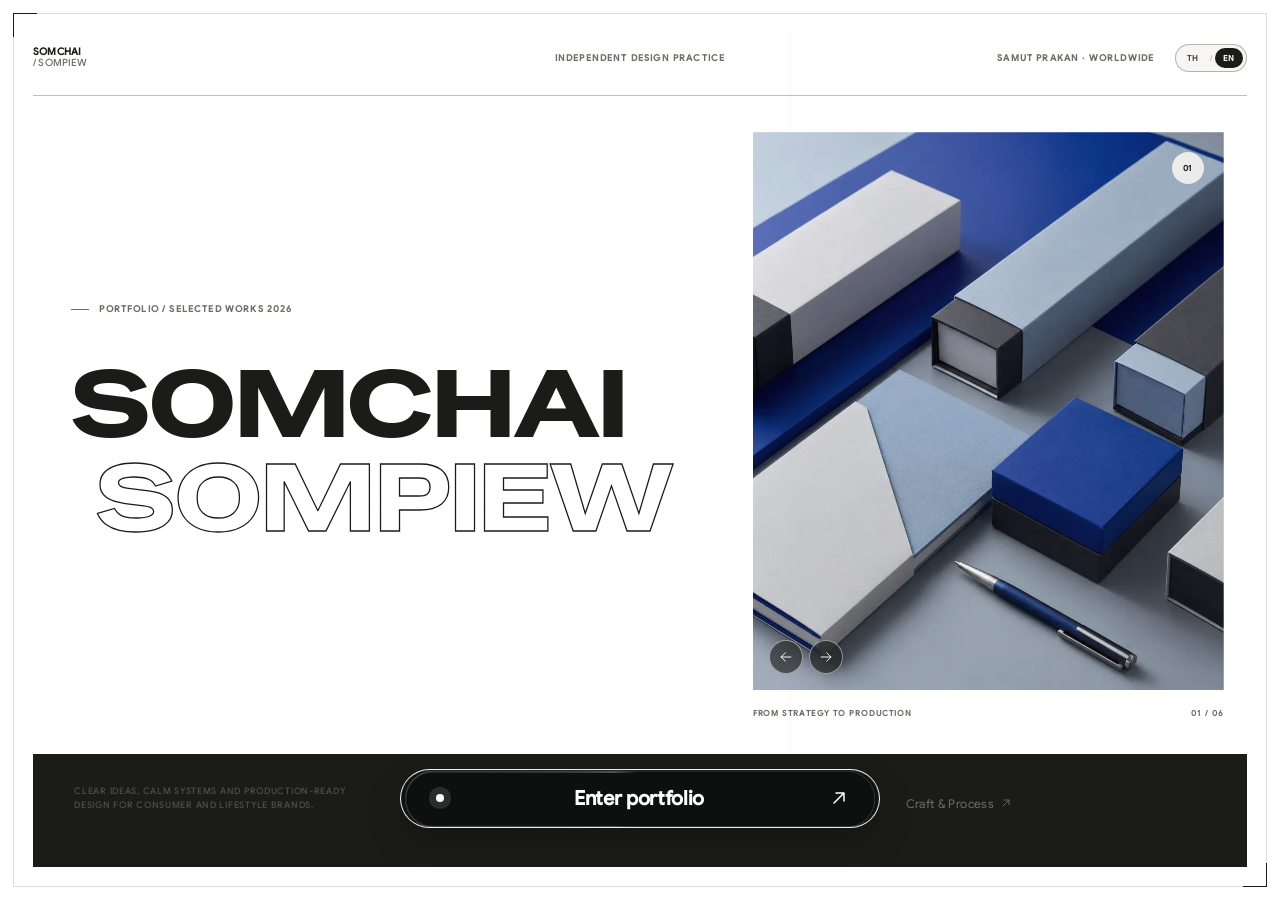
==== commit 1fe82523: "up" ====
--- a/index.html
+++ b/index.html
@@ -6,7 +6,7 @@
     <meta name="theme-color" content="#ffffff">
     <meta
       name="description"
-      content="Somchai Sompiew — independent packaging and graphic design practice in Bangkok."
+      content="Somchai Sompiew — independent packaging and graphic design practice in Samut Prakan, Thailand."
     >
     <title>Somchai Sompiew | Independent Design Practice</title>
     <meta name="build-version" content="v55-landing-mobile-clean">
@@ -20,12 +20,14 @@
     <link rel="stylesheet" href="assets/css/ui-controls.css?v=550">
     <link rel="stylesheet" href="assets/css/v34-responsive-refine.css?v=550">
     <link rel="stylesheet" href="assets/css/v35-production-fix.css?v=550">
-    <link rel="stylesheet" href="assets/css/v37-display-brand-groups.css?v=550">
+    <link rel="stylesheet" href="assets/css/v40-display-brand-groups-others-inline.css?v=550">
     <link rel="stylesheet" href="assets/css/v36-landing-white-proofread.css?v=550">
     <link rel="stylesheet" href="assets/css/craft.css?v=550">
     <link rel="stylesheet" href="assets/css/v53-landing-type-fit.css?v=550">
     <link rel="stylesheet" href="assets/css/v54-landing-mobile.css?v=550">
-    <script src="assets/js/motion.js?v=550" defer></script>
+    <link rel="stylesheet" href="assets/css/v70-alignment-unify.css?v=700">
+    <script src="assets/js/site-version.js?v=700" defer></script>
+    <script src="assets/js/motion.js?v=650" defer></script>
       <script src="assets/js/image-protection.js?v=550" defer></script>
   </head>
   <body data-build="v55-landing-mobile-clean" class="landing-page">
@@ -44,7 +46,7 @@
         </a>
         <p data-i18n-en="Independent design practice" data-i18n-th="สตูดิโอออกแบบอิสระ">Independent design practice</p>
         <div class="landing-header-actions">
-          <p data-i18n-en="Bangkok · Worldwide" data-i18n-th="กรุงเทพฯ · ร่วมงานทั่วโลก">Bangkok · Worldwide</p>
+          <p data-i18n-en="Samut Prakan · Worldwide" data-i18n-th="สมุทรปราการ · ร่วมงานทั่วโลก">Samut Prakan · Worldwide</p>
           <div class="language-toggle" role="group" aria-label="Language">
             <button type="button" data-language="th" aria-pressed="false">TH</button>
             <span aria-hidden="true">/</span>
@@ -105,7 +107,7 @@
       </footer>
 
       <p class="landing-counter landing-reveal" style="--reveal-delay: 980ms" aria-hidden="true">
-        13°45′N / 100°30′E
+        13°36′N / 100°36′E
       </p>
     </main>
 
--- a/assets/css/v40-display-brand-groups-others-inline.css
+++ b/assets/css/v40-display-brand-groups-others-inline.css
@@ -0,0 +1,551 @@
+/* v37 — Display category brand groups
+   Keeps Quantum and Kioku visually and structurally separate inside Display. */
+
+.project-brand-label,
+.category-project-card__brand {
+  display: inline-flex;
+  width: fit-content;
+  margin-top: 9px;
+  padding: 6px 10px;
+  border: 1px solid rgba(27, 28, 26, 0.14);
+  border-radius: 999px;
+  background: rgba(255, 255, 255, 0.68);
+  color: var(--ink-soft);
+  font-size: 10px;
+  font-weight: 700;
+  line-height: 1;
+  letter-spacing: 0.06em;
+  text-transform: uppercase;
+}
+
+.project-meta h3 {
+  margin-top: 10px;
+}
+
+/* Display groups inside the home-page filter result. */
+.project-brand-group {
+  grid-column: 1 / -1;
+  padding-block: clamp(14px, 2vw, 28px) clamp(44px, 6vw, 86px);
+  border-top: 0;
+}
+
+.project-brand-group:first-child {
+  padding-top: 0;
+  border-top: 0;
+}
+
+.project-brand-group__header {
+  display: grid;
+  grid-template-columns: minmax(100px, 0.28fr) minmax(0, 1fr);
+  align-items: end;
+  gap: clamp(24px, 5vw, 82px);
+  margin-bottom: clamp(24px, 3vw, 44px);
+}
+
+.project-brand-group__header > p,
+.project-brand-group__header h3 {
+  margin: 0;
+}
+
+.project-brand-group__header > p {
+  color: var(--muted);
+  font-size: 10px;
+  font-weight: 700;
+  letter-spacing: 0.09em;
+  text-transform: uppercase;
+}
+
+.project-brand-group__header > div {
+  display: flex;
+  align-items: flex-end;
+  justify-content: space-between;
+  gap: 24px;
+}
+
+.project-brand-group__header h3 {
+  font-size: clamp(42px, 6vw, 88px);
+  font-weight: 600;
+  line-height: 0.9;
+  letter-spacing: -0.055em;
+}
+
+.project-brand-group__header .icon-link {
+  flex: 0 0 auto;
+  padding-bottom: 5px;
+  border-bottom: 1px solid var(--line-strong);
+  font-size: 12px;
+}
+
+.project-brand-grid {
+  display: grid;
+  grid-template-columns: repeat(12, minmax(0, 1fr));
+  gap: clamp(25px, 4vw, 64px) 2vw;
+}
+
+/* Dedicated Display category navigation. */
+.category-page-brand-nav {
+  display: grid;
+  grid-template-columns: minmax(150px, 0.32fr) minmax(0, 1fr);
+  gap: clamp(26px, 5vw, 82px);
+  padding-block: clamp(22px, 3vw, 42px);
+  border-bottom: 1px solid var(--line);
+}
+
+.category-page-brand-nav > p {
+  margin: 0;
+  color: var(--muted);
+  font-size: 10px;
+  font-weight: 700;
+  letter-spacing: 0.09em;
+  text-transform: uppercase;
+}
+
+.category-page-brand-nav > div {
+  display: flex;
+  flex-wrap: wrap;
+  gap: 9px;
+}
+
+.category-page-brand-nav a {
+  display: inline-flex;
+  align-items: center;
+  gap: 11px;
+  min-height: 42px;
+  padding: 10px 16px;
+  border: 1px solid rgba(27, 28, 26, 0.16);
+  border-radius: 999px;
+  background: rgba(255, 255, 255, 0.72);
+  font-size: 13px;
+  transition: background 180ms ease, color 180ms ease, border-color 180ms ease, transform 180ms ease;
+}
+
+.category-page-brand-nav a span {
+  color: var(--muted);
+  font-size: 10px;
+  font-weight: 700;
+  letter-spacing: 0.06em;
+}
+
+.category-page-brand-nav a:hover,
+.category-page-brand-nav a:focus-visible {
+  border-color: #4d4f4b;
+  background: #4d4f4b;
+  color: #fff;
+  outline: none;
+  transform: translateY(-2px);
+}
+
+.category-page-brand-nav a:hover span,
+.category-page-brand-nav a:focus-visible span {
+  color: rgba(255, 255, 255, 0.72);
+}
+
+.display-brand-groups {
+  display: block;
+}
+
+.display-brand-group {
+  scroll-margin-top: calc(var(--header-height) + 20px);
+  padding-block: clamp(58px, 8vw, 118px);
+  border-bottom: 1px solid var(--line);
+}
+
+.display-brand-group:last-child {
+  border-bottom: 0;
+}
+
+.display-brand-group__header {
+  display: grid;
+  grid-template-columns: minmax(150px, 0.32fr) minmax(0, 1fr);
+  align-items: start;
+  gap: clamp(26px, 5vw, 82px);
+  margin-bottom: clamp(34px, 5vw, 72px);
+}
+
+.display-brand-group__header > p,
+.display-brand-group__header h2,
+.display-brand-group__header div > p {
+  margin: 0;
+}
+
+.display-brand-group__header > p {
+  color: var(--muted);
+  font-size: 10px;
+  font-weight: 700;
+  letter-spacing: 0.09em;
+  text-transform: uppercase;
+}
+
+.display-brand-group__header h2 {
+  font-size: clamp(54px, 8vw, 126px);
+  font-weight: 600;
+  line-height: 0.86;
+  letter-spacing: -0.06em;
+}
+
+.display-brand-group__header div > p {
+  max-width: 520px;
+  margin-top: 22px;
+  color: var(--muted);
+  font-size: 14px;
+  line-height: 1.62;
+}
+
+.category-page-projects--brand {
+  padding-block: 0;
+}
+
+.category-project-card__meta > div {
+  display: block;
+}
+
+@media (max-width: 900px) {
+  .project-brand-group {
+    padding-bottom: 58px;
+  }
+
+  .project-brand-group__header,
+  .category-page-brand-nav,
+  .display-brand-group__header {
+    grid-template-columns: 1fr;
+    gap: 14px;
+  }
+
+  .project-brand-group__header > div {
+    align-items: flex-start;
+    flex-direction: column;
+    gap: 16px;
+  }
+
+  .project-brand-group__header h3 {
+    font-size: clamp(40px, 10vw, 64px);
+  }
+
+  .project-brand-grid {
+    gap: 38px;
+  }
+
+  .display-brand-group {
+    padding-block: 54px;
+  }
+
+  .display-brand-group__header h2 {
+    font-size: clamp(52px, 14vw, 82px);
+  }
+}
+
+@media (max-width: 640px) {
+  .project-brand-group {
+    padding-block: 8px 46px;
+  }
+
+  .project-brand-group__header {
+    margin-bottom: 22px;
+  }
+
+  .project-brand-group__header h3 {
+    font-size: clamp(36px, 12vw, 50px);
+  }
+
+  .project-brand-group__header .icon-link {
+    font-size: 11px;
+  }
+
+  .project-brand-grid {
+    grid-template-columns: 1fr;
+    gap: 34px;
+  }
+
+  .project-brand-grid .project-card,
+  .project-brand-grid .project-card:nth-child(3n + 1),
+  .project-brand-grid .project-card:nth-child(3n + 2),
+  .project-brand-grid .project-card:nth-child(3n) {
+    grid-column: 1;
+    padding-top: 0;
+  }
+
+  .category-page-brand-nav {
+    padding-block: 18px 24px;
+  }
+
+  .category-page-brand-nav > div {
+    flex-wrap: nowrap;
+    margin-right: calc(var(--page-gutter) * -1);
+    padding-right: var(--page-gutter);
+    overflow-x: auto;
+    scrollbar-width: none;
+  }
+
+  .category-page-brand-nav > div::-webkit-scrollbar {
+    display: none;
+  }
+
+  .category-page-brand-nav a {
+    flex: 0 0 auto;
+  }
+
+  .display-brand-group {
+    padding-block: 44px;
+  }
+
+  .display-brand-group__header {
+    margin-bottom: 28px;
+  }
+
+  .display-brand-group__header h2 {
+    font-size: clamp(46px, 15vw, 64px);
+  }
+
+  .display-brand-group__header div > p {
+    margin-top: 15px;
+  }
+}
+
+
+/* v38 — Display brand groups refinement
+   Remove oversized brand titles and keep Quantum / Kioku cards on one row. */
+.project-brand-group {
+  grid-column: span 6;
+  padding-block: clamp(12px, 2vw, 24px) clamp(34px, 4vw, 56px);
+}
+
+.project-brand-group__header {
+  grid-template-columns: 1fr auto;
+  align-items: center;
+  gap: 16px;
+  margin-bottom: clamp(18px, 2.2vw, 28px);
+}
+
+.project-brand-group__header > div,
+.project-brand-group__header h3 {
+  display: none;
+}
+
+.project-brand-grid {
+  grid-template-columns: 1fr;
+  gap: 0;
+}
+
+.project-brand-grid .project-card,
+.project-brand-grid .project-card:nth-child(3n + 1),
+.project-brand-grid .project-card:nth-child(3n + 2),
+.project-brand-grid .project-card:nth-child(3n) {
+  grid-column: 1;
+  padding-top: 0;
+}
+
+.display-brand-groups {
+  display: grid;
+  grid-template-columns: repeat(2, minmax(0, 1fr));
+  gap: clamp(28px, 4vw, 56px) 2vw;
+  align-items: start;
+}
+
+.display-brand-group {
+  padding-block: clamp(18px, 2.5vw, 28px) clamp(34px, 4vw, 54px);
+  border-bottom: 0;
+}
+
+.display-brand-group__header {
+  grid-template-columns: 1fr;
+  gap: 10px;
+  margin-bottom: 18px;
+}
+
+.display-brand-group__header--compact > p:last-child {
+  max-width: 460px;
+  color: var(--muted);
+  font-size: 12px;
+  line-height: 1.55;
+  letter-spacing: 0;
+  text-transform: none;
+}
+
+.category-page-projects--brand {
+  display: block;
+  padding-block: 0;
+}
+
+.category-page-projects--brand .category-project-card > a {
+  display: block;
+}
+
+.category-page-projects--brand .category-project-card__image {
+  margin-bottom: 14px;
+  border-radius: 18px;
+}
+
+.category-page-projects--brand .category-project-card__meta {
+  padding-top: 12px;
+}
+
+.category-page-projects--brand .category-project-card__meta h2 {
+  margin: 10px 0 14px;
+  font-size: clamp(28px, 3vw, 40px);
+  line-height: 0.94;
+}
+
+.category-page-projects--brand .category-project-card__summary {
+  max-width: none;
+  font-size: 13px;
+}
+
+@media (max-width: 900px) {
+  .project-brand-group {
+    grid-column: 1 / -1;
+  }
+
+  .display-brand-groups {
+    grid-template-columns: 1fr;
+    gap: 20px;
+  }
+
+  .project-brand-group__header {
+    grid-template-columns: 1fr;
+    align-items: start;
+    gap: 10px;
+  }
+
+  .display-brand-group {
+    padding-block: 22px 36px;
+  }
+}
+
+
+/* v39 — further display brand cleanup */
+.project-brand-grid .project-meta h3,
+.category-page-projects--brand .category-project-card__meta h2 {
+  display: none;
+}
+
+.project-brand-label,
+.category-project-card__brand {
+  font-weight: 800;
+  color: var(--ink);
+}
+
+.project-brand-group__header .icon-link {
+  display: none;
+}
+
+.project-brand-group__header {
+  margin-bottom: 16px;
+}
+
+.project-brand-placeholder,
+.display-brand-placeholder {
+  display: grid;
+  place-items: center;
+  min-height: 220px;
+  border: 1px solid var(--line);
+  border-radius: 20px;
+  background: rgba(255,255,255,0.45);
+  padding: 24px;
+}
+
+.project-brand-placeholder p,
+.display-brand-placeholder p {
+  margin: 0;
+  max-width: 300px;
+  color: var(--muted);
+  font-size: 14px;
+  line-height: 1.6;
+  text-align: center;
+}
+
+.display-brand-groups {
+  grid-template-columns: repeat(3, minmax(0, 1fr));
+}
+
+.project-card .project-brand-label + h3 {
+  margin-top: 0;
+}
+
+.category-project-card__meta > div > p:last-of-type,
+.project-meta > div > p:last-of-type {
+  font-weight: 700;
+}
+
+@media (max-width: 1100px) {
+  .display-brand-groups {
+    grid-template-columns: 1fr;
+  }
+}
+
+
+/* v40 — others display inline card */
+.project-card--empty a,
+.project-card__static {
+  display: block;
+  color: inherit;
+  text-decoration: none;
+}
+
+.project-image--empty {
+  aspect-ratio: 4 / 3;
+  border: 1px solid var(--line);
+  background: linear-gradient(180deg, rgba(255,255,255,0.9), rgba(248,248,248,0.9));
+}
+
+.project-card--empty .view-pill {
+  display: none;
+}
+
+.project-brand-placeholder,
+.display-brand-placeholder {
+  display: none;
+}
+
+
+/* v42 — home display groups aligned on a shared row */
+.display-brand-groups--home {
+  grid-column: 1 / -1;
+  display: grid;
+  grid-template-columns: repeat(3, minmax(0, 1fr));
+  gap: clamp(24px, 2.6vw, 36px);
+  align-items: start;
+}
+
+.display-brand-groups--home .project-brand-group {
+  grid-column: auto;
+  margin: 0;
+  padding: 0;
+  border: 0;
+  align-self: start;
+}
+
+.display-brand-groups--home .project-brand-group__header {
+  margin-bottom: 14px;
+}
+
+.display-brand-groups--home .project-brand-grid {
+  display: grid;
+  grid-template-columns: 1fr;
+  gap: 0;
+  align-items: start;
+}
+
+.display-brand-groups--home .project-brand-grid .project-card,
+.display-brand-groups--home .project-brand-grid .project-card:nth-child(3n + 1),
+.display-brand-groups--home .project-brand-grid .project-card:nth-child(3n + 2),
+.display-brand-groups--home .project-brand-grid .project-card:nth-child(3n) {
+  grid-column: 1;
+  padding-top: 0;
+}
+
+@media (max-width: 1100px) {
+  .display-brand-groups--home {
+    grid-template-columns: repeat(2, minmax(0, 1fr));
+  }
+}
+
+@media (max-width: 900px) {
+  .display-brand-groups--home {
+    grid-template-columns: 1fr;
+    gap: 22px;
+  }
+
+  .display-brand-groups--home .project-brand-group {
+    padding-bottom: 0;
+  }
+}
--- a/assets/css/v70-alignment-unify.css
+++ b/assets/css/v70-alignment-unify.css
@@ -0,0 +1,147 @@
+/* ==========================================================================
+   V70 — Alignment unification + robustness guards
+   Loaded LAST on every page so it wins the cascade without editing v34–v69.
+
+   Problem it fixes (measured at 1440px before this file existed):
+     header 43.2  |  .shell 46.1  |  .craft-page .shell 56.0  |  .project-shell 80.0
+   Four competing gutter systems meant the left content edge stepped between
+   the header, the body and the footer on six of seven pages.
+
+   Solution: one token, --gutter, used by every horizontal boundary.
+   ========================================================================== */
+
+:root {
+  /* Single source of truth for the page gutter.
+     Change this one value to re-tune the whole site's left/right rhythm. */
+  --gutter: clamp(24px, 3.2vw, 56px);
+
+  /* Widest the centred content column is allowed to grow. */
+  --content-max: 1680px;
+}
+
+/* --------------------------------------------------------------------------
+   1. Header / footer — previously `padding: 3vw` with no min or max, which
+      collapsed to 11.7px on a 390px phone while the body sat at 20px.
+   -------------------------------------------------------------------------- */
+.site-header,
+footer,
+.portfolio-footer {
+  padding-inline: var(--gutter);
+}
+
+/* --------------------------------------------------------------------------
+   2. Shared shell — craft pages used a 6vw variant, everything else 3.2vw.
+   -------------------------------------------------------------------------- */
+.shell,
+.craft-page .shell {
+  padding-inline: var(--gutter);
+}
+
+/* --------------------------------------------------------------------------
+   3. Project case pages — `.project-shell` was centred at a fixed 1280px,
+      which pushed case content 80px in on a 1440px screen while the footer
+      below it stayed at 43.2px. Now it shares the page gutter and only
+      caps its width, so the left edge always lines up.
+   -------------------------------------------------------------------------- */
+.project-shell {
+  width: 100%;
+  max-width: calc(var(--content-max) - (var(--gutter) * 2));
+  margin-inline: auto;
+}
+
+/* --------------------------------------------------------------------------
+   4. Profile page — v64 declared its own --profile-pad (3.2vw, unclamped at
+      the low end differently). Point it at the shared token instead.
+   -------------------------------------------------------------------------- */
+.profile-page {
+  --profile-pad: var(--gutter);
+  --profile-max: var(--content-max);
+}
+
+/* --------------------------------------------------------------------------
+   5. -webkit-text-stroke safety net.
+      `color: transparent` + stroke means that in any engine without stroke
+      support the outlined headline disappears completely. Paint the text
+      first, then only go transparent where the stroke is guaranteed to draw.
+   -------------------------------------------------------------------------- */
+.profile-editorial-hero h1 em,
+.home-page .hero-name-line--outline,
+.landing-page .landing-title-line.serif {
+  color: var(--ink);
+  -webkit-text-fill-color: currentColor;
+}
+
+@supports (-webkit-text-stroke: 1px currentColor) {
+  .profile-editorial-hero h1 em,
+  .home-page .hero-name-line--outline,
+  .landing-page .landing-title-line.serif {
+    color: transparent;
+    -webkit-text-fill-color: transparent;
+  }
+}
+
+/* --------------------------------------------------------------------------
+   6. Brand-group headers on the Display category now show the brand name,
+      so give the name room to sit beside the index number.
+   -------------------------------------------------------------------------- */
+.project-brand-group__header p {
+  display: flex;
+  flex-wrap: wrap;
+  gap: 4px 10px;
+  align-items: baseline;
+}
+
+.project-brand-group__header .project-brand-group__name {
+  color: var(--ink);
+  font-weight: 500;
+  letter-spacing: 0;
+  text-transform: none;
+}
+
+/* --------------------------------------------------------------------------
+   7. Content sections that carried their own bare `3vw` inline padding.
+      3vw has no minimum and no maximum, so it drifted away from the clamped
+      --gutter at both ends of the viewport range (11.7px on a 390px phone,
+      43.2px at 1440 versus the shell's 46.1px). Vertical padding is left
+      exactly as authored — only the horizontal value is normalised.
+   -------------------------------------------------------------------------- */
+.hero,
+.intro-strip p,
+.work-section,
+.approach-title,
+.about-section,
+.project-hero,
+.next-project,
+.pen-preview-section,
+.craft-entry,
+.leadership-workflow {
+  padding-inline: var(--gutter);
+}
+
+/* --------------------------------------------------------------------------
+   8. Page-scoped overrides that outrank the rules above.
+      `.home-page footer` (0,1,1) beat `.portfolio-footer` (0,1,0), and the
+      object-study / category pages ship their own *-shell wrappers. These are
+      matched at equal-or-higher specificity so the shared gutter still wins.
+
+      The landing cover (index.html) is deliberately excluded: it is a
+      full-screen composition with its own optical margin, not a content page.
+   -------------------------------------------------------------------------- */
+.home-page footer,
+.home-page .portfolio-footer {
+  padding-inline: var(--gutter);
+}
+
+.object-study-page .study-intro,
+.object-study-page .study-category-select,
+.object-study-page .study-shell,
+.object-study-page .pen-parts-section,
+.object-study-page .pen-mechanism-section {
+  padding-inline: var(--gutter);
+}
+
+.category-page .category-page-shell,
+.category-page .category-page-hero,
+.category-page .category-page-brand-nav {
+  padding-inline: var(--gutter);
+}
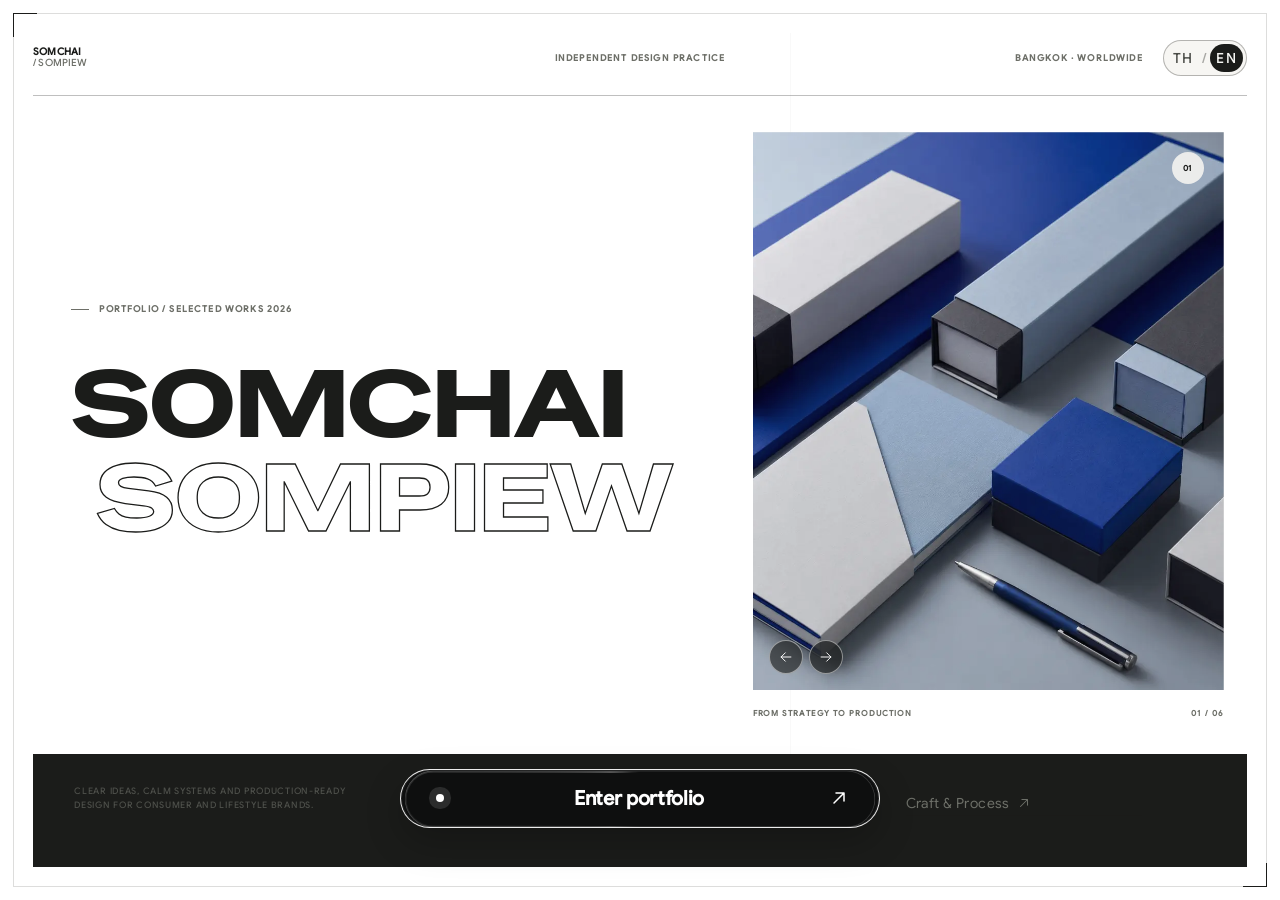
==== commit 3ab943a3: "up" ====
--- a/index.html
+++ b/index.html
@@ -6,7 +6,7 @@
     <meta name="theme-color" content="#ffffff">
     <meta
       name="description"
-      content="Somchai Sompiew — independent packaging and graphic design practice in Samut Prakan, Thailand."
+      content="Somchai Sompiew — independent packaging and graphic design practice in Bangkok, Thailand."
     >
     <title>Somchai Sompiew | Independent Design Practice</title>
     <meta name="build-version" content="v55-landing-mobile-clean">
@@ -26,6 +26,9 @@
     <link rel="stylesheet" href="assets/css/v53-landing-type-fit.css?v=550">
     <link rel="stylesheet" href="assets/css/v54-landing-mobile.css?v=550">
     <link rel="stylesheet" href="assets/css/v70-alignment-unify.css?v=700">
+    <link rel="stylesheet" href="assets/css/v73-legibility.css?v=730">
+    <link rel="stylesheet" href="assets/css/v74-type-scale.css?v=740">
+    <link rel="stylesheet" href="assets/css/v75-review-round-4.css?v=750">
     <script src="assets/js/site-version.js?v=700" defer></script>
     <script src="assets/js/motion.js?v=650" defer></script>
       <script src="assets/js/image-protection.js?v=550" defer></script>
@@ -46,7 +49,7 @@
         </a>
         <p data-i18n-en="Independent design practice" data-i18n-th="สตูดิโอออกแบบอิสระ">Independent design practice</p>
         <div class="landing-header-actions">
-          <p data-i18n-en="Samut Prakan · Worldwide" data-i18n-th="สมุทรปราการ · ร่วมงานทั่วโลก">Samut Prakan · Worldwide</p>
+          <p data-i18n-en="Bangkok · Worldwide" data-i18n-th="กรุงเทพฯ · ร่วมงานทั่วโลก">Bangkok · Worldwide</p>
           <div class="language-toggle" role="group" aria-label="Language">
             <button type="button" data-language="th" aria-pressed="false">TH</button>
             <span aria-hidden="true">/</span>
@@ -107,7 +110,7 @@
       </footer>
 
       <p class="landing-counter landing-reveal" style="--reveal-delay: 980ms" aria-hidden="true">
-        13°36′N / 100°36′E
+        13°45′N / 100°30′E
       </p>
     </main>
 
--- a/assets/css/main.css
+++ b/assets/css/main.css
@@ -199,7 +199,7 @@
   gap: 9px;
   margin: 0;
   color: var(--muted);
-  font-size: 11px;
+  font-size: 12px;
   font-weight: 700;
   letter-spacing: 0.13em;
   text-transform: uppercase;
@@ -264,7 +264,7 @@
 }
 
 .circle-link span {
-  font-size: 11px;
+  font-size: 12.5px;
 }
 
 .circle-link b {
@@ -431,7 +431,7 @@
 .filter-summary {
   margin: -14px 0 30px;
   color: var(--muted);
-  font-size: 10px;
+  font-size: 12px;
   font-weight: 700;
   letter-spacing: 0.09em;
   text-transform: uppercase;
@@ -538,7 +538,7 @@
 .project-meta p {
   margin: 0;
   color: var(--muted);
-  font-size: 10px;
+  font-size: 11.5px;
   letter-spacing: 0.06em;
   text-transform: uppercase;
 }
@@ -751,7 +751,7 @@
   padding-top: 17px;
   border-top: 1px solid rgba(247, 247, 244, 0.28);
   color: rgba(247, 247, 244, 0.74);
-  font-size: 11px;
+  font-size: 12.5px;
 }
 
 .footer-bottom p {
@@ -863,7 +863,7 @@
   display: block;
   margin-bottom: 22px;
   color: var(--muted);
-  font-size: 10px;
+  font-size: 11.5px;
   letter-spacing: 0.1em;
   text-transform: uppercase;
 }
@@ -1602,13 +1602,13 @@
 }
 
 .language-toggle button {
-  min-width: 28px;
+  min-width: 30px;
   padding: 5px 6px;
   border: 0;
   border-radius: 999px;
   background: transparent;
   color: #4b4d48;
-  font-size: 8px;
+  font-size: 10.5px;
   font-weight: 700;
   letter-spacing: 0.08em;
   cursor: pointer;
@@ -1622,7 +1622,7 @@
 
 .language-toggle > span {
   color: rgba(27, 28, 26, 0.36);
-  font-size: 8px;
+  font-size: 10.5px;
 }
 
 .landing-page .landing-stage {
@@ -1741,7 +1741,7 @@
   }
 
   .language-toggle button {
-    min-width: 26px;
+    min-width: 28px;
     padding: 5px;
   }
 }
@@ -4585,7 +4585,7 @@
   gap: 8px 12px;
   margin: 0;
   color: rgba(27, 28, 26, 0.66);
-  font-size: 11px;
+  font-size: 12.5px;
   font-weight: 600;
   line-height: 1.45;
   letter-spacing: 0.04em;
@@ -4699,12 +4699,12 @@
 
   .page-context__path {
     gap: 6px 10px;
-    font-size: 10px;
+    font-size: 11.5px;
   }
 
   .page-context__home {
     padding-inline: 14px;
-    font-size: 11px;
+    font-size: 12px;
   }
 }
 
--- a/assets/css/ui-controls.css
+++ b/assets/css/ui-controls.css
@@ -1017,7 +1017,7 @@
   padding: 0 11px;
   border: 1px solid rgba(27, 28, 26, 0.12);
   border-radius: 999px;
-  font-size: 9px;
+  font-size: 11px;
   backdrop-filter: blur(14px);
 }
 
@@ -1054,7 +1054,7 @@
   gap: 8px;
   margin: 0 0 5px;
   color: var(--muted);
-  font-size: 9px;
+  font-size: 11px;
   font-weight: 700;
   letter-spacing: 0.1em;
   text-transform: uppercase;
@@ -1079,7 +1079,7 @@
   max-width: 390px;
   margin: 1px 0 0;
   color: var(--muted);
-  font-size: clamp(10px, 0.74vw, 12px);
+  font-size: clamp(12px, 0.9vw, 13.5px);
   font-weight: 400;
   line-height: 1.48;
   letter-spacing: 0;
@@ -1097,7 +1097,7 @@
   border: 1px solid rgba(27, 28, 26, 0.28);
   border-radius: 999px;
   color: var(--ink);
-  font-size: 11px;
+  font-size: 12.5px;
   font-weight: 500;
   text-decoration: none;
   transition: color 180ms ease, background 180ms ease, transform 220ms ease, opacity 120ms ease;
@@ -1502,7 +1502,7 @@
   display: block;
   margin-bottom: 30px;
   color: rgba(247, 247, 244, 0.48);
-  font-size: 9px;
+  font-size: 11px;
   font-weight: 600;
   letter-spacing: 0.1em;
   text-transform: uppercase;
@@ -1528,7 +1528,7 @@
   max-width: 280px;
   margin: 10px 0 0;
   color: rgba(247, 247, 244, 0.54);
-  font-size: 11px;
+  font-size: 12.5px;
   line-height: 1.55;
 }
 
@@ -1860,7 +1860,7 @@
 .portfolio-footer .footer-label {
   margin: 0 0 clamp(28px, 3vw, 48px);
   color: rgba(247, 247, 244, 0.58);
-  font-size: 10px;
+  font-size: 11.5px;
   font-weight: 600;
   letter-spacing: 0.11em;
   text-transform: uppercase;
--- a/assets/css/v73-legibility.css
+++ b/assets/css/v73-legibility.css
@@ -0,0 +1,158 @@
+/* ==========================================================================
+   V73 — Sitewide legibility pass
+   Loaded LAST on every page. Raises the smallest text that people actually
+   read — labels, captions, breadcrumbs, card meta — without touching the
+   large display type (headlines, numerals) that was never the complaint.
+
+   Scope decision: the Landing page's (index.html) ultra-compact editorial
+   type (7–9px counters, footnotes, role tags) is left as-is. That page is a
+   single bespoke cover composition, not a content page people read line by
+   line, and its scale is intentional art direction rather than an oversight
+   — the same way a magazine cover's colophon runs smaller than its body
+   copy. Everywhere someone actually reads sentences, sizes come up.
+
+   Also left as-is: single-glyph index badges ("01", "SS"), and secondary
+   <small> annotations that sit next to a larger primary label — bumping
+   those tends to clutter a hierarchy rather than clarify it.
+   ========================================================================== */
+
+/* --------------------------------------------------------------------------
+   1. Shared chrome — every page, so this is the highest-leverage fix.
+   -------------------------------------------------------------------------- */
+.language-toggle button,
+.language-toggle > span {
+  font-size: 12px;
+}
+
+.page-context__path {
+  font-size: 12px;
+}
+
+.page-context__home {
+  font-size: 12px;
+}
+
+.footer-bottom {
+  font-size: 12px;
+}
+
+.footer-directory section > span {
+  font-size: 10.5px;
+}
+
+.footer-directory section p,
+.footer-directory section .footer-credit p {
+  font-size: 12px;
+}
+
+.portfolio-footer .footer-label,
+.home-page .footer-contact-head .footer-label {
+  font-size: 11px;
+}
+
+.about-location {
+  font-size: 11.5px;
+}
+
+.eyebrow {
+  font-size: 11.5px;
+}
+
+/* --------------------------------------------------------------------------
+   2. Home page — project grid, hero carousel, brand-group navigation.
+   -------------------------------------------------------------------------- */
+.filter-summary {
+  font-size: 11.5px;
+}
+
+.project-meta p {
+  font-size: 11px;
+}
+
+.hero-disciplines > span {
+  font-size: 12px;
+}
+
+.hero-carousel-index,
+.home-page .hero-carousel-caption,
+.hero-carousel-project-link {
+  font-size: 11px;
+}
+
+.category-project-card__brand,
+.project-brand-group__header > p,
+.category-page-brand-nav > p,
+.category-page-brand-nav a span,
+.display-brand-group__header > p {
+  font-size: 11px;
+}
+
+/* Design-leadership dashboard ("Five connected stages") — text-dense and
+   fully informational, not decorative. */
+.workflow-rail span,
+.workflow-panel__label,
+.workflow-output span,
+.workflow-evidence > p,
+.workflow-evidence > div b,
+.management-positioning span {
+  font-size: 11px;
+}
+
+.workflow-rail small,
+.workflow-evidence > small {
+  font-size: 10.5px;
+}
+
+/* --------------------------------------------------------------------------
+   3. Craft & Process.
+   -------------------------------------------------------------------------- */
+.craft-next b,
+.craft-next > p,
+.craft-spec dt,
+.craft-example figcaption b {
+  font-size: 11.5px;
+}
+
+/* --------------------------------------------------------------------------
+   4. Object Study — the interactive labels are the primary way someone
+      reads this page, so they get the same floor as everywhere else.
+   -------------------------------------------------------------------------- */
+.study-modes > p,
+.study-modes button span,
+.exploded-sequence article strong,
+.exploded-sequence article p,
+.material-card p,
+.material-product > span,
+.mode-note,
+.pen-parts-list span,
+.pen-mechanism-grid span,
+.anatomy-mobile-list span,
+.study-category-card__copy b {
+  font-size: 11px;
+}
+
+/* --------------------------------------------------------------------------
+   5. Profile — the few labels the earlier review passes (v71/v72) didn't
+      already cover.
+   -------------------------------------------------------------------------- */
+.profile-editorial-hero__meta span {
+  font-size: 10.5px;
+}
+
+.profile-outcome-grid--editorial .profile-outcome-card__copy > span {
+  font-size: 10.5px;
+}
+
+.profile-principles-strip span {
+  font-size: 10.5px;
+}
+
+.profile-impact-rail span {
+  font-size: 11.5px;
+}
+
+@media (max-width: 1180px) {
+  .profile-outcomes--editorial .profile-impact-rail span {
+    font-size: 10px;
+  }
+}
--- a/assets/css/v74-type-scale.css
+++ b/assets/css/v74-type-scale.css
@@ -0,0 +1,272 @@
+/* ==========================================================================
+   V74 — Full sitewide type-scale increase
+   Loaded LAST on every page, after v73. Requested directly: the intended
+   reader is roughly 35-45, and nothing should be small enough that someone
+   has to lean toward the screen. Short label/meta text also picks up more
+   weight here, since bold is what actually helps a small caps label read
+   at a glance -- the "should be bold" half of the request.
+
+   Policy: every reading-text selector between 11px and 15.5px steps up
+   one type-scale notch (roughly +1.5-2px, collapsing adjacent half-sizes
+   into a cleaner shared scale). 16px+ is left alone -- WCAG's comfortable-
+   reading baseline for body copy, no reason to push past it. Large display
+   headlines (18px+) were never part of the complaint and stay untouched.
+   The site's own logotype (.wordmark / .landing-wordmark) is excluded --
+   that is a brand mark, not reading content, and enlarging it would throw
+   off the header's balance against the nav beside it.
+
+   Mobile-only overrides (rules that only apply inside a narrower @media
+   query) are bumped inside that SAME query here, not as flat globals --
+   several selectors below already shrink further under ~700-1080px, and
+   overriding them as flat rules would have both broken that responsive
+   step-down and, at desktop widths, fought the (also-updated) base rule
+   for the same property. Every @media condition below is copied verbatim
+   from the file it came from.
+
+   Selector text is copied verbatim from the rule being overridden so
+   specificity always matches or exceeds the original (see the v66/v72 h2
+   lesson: a same-text selector loaded later always wins a tie; a simpler
+   selector loaded later can still lose to an older, more specific one).
+   ========================================================================== */
+
+/* -- from craft.css -- */
+.craft-index a { font-size: 15px; }
+.craft-spec dd { font-size: 15px; }
+.craft-close { font-size: 16px; }
+.craft-more { font-size: 15px; }
+.craft-draft-note { font-size: 14px; }
+.craft-example figcaption { font-size: 15px; }
+.craft-entry__copy p { font-size: 16px; }
+.craft-entry__marks span { font-size: 14px; }
+.landing-secondary { font-size: 14px; }
+
+/* -- from main.css -- */
+.site-nav,
+.project-nav { font-size: 15px; }
+.eyebrow { font-size: 14px; }
+.circle-link span { font-size: 14px; font-weight: 500; }
+.section-note { font-size: 16px; }
+.filter-row button { font-size: 14px; }
+.filter-summary { font-size: 14px; }
+.view-pill { font-size: 13px; }
+.project-meta p { font-size: 13.5px; }
+.approach-list p { font-size: 15px; }
+.about-copy > p { font-size: 16px; }
+.service-list span { font-size: 15px; }
+.footer-top p { font-size: 15px; }
+.footer-bottom { font-size: 14px; }
+.notice { font-size: 16px; }
+.case-information small { font-size: 13.5px; font-weight: 500; }
+.case-information p,
+.case-information li { font-size: 16px; }
+.demo-note { font-size: 13px; }
+.next-project p { font-size: 14px; }
+.landing-carousel-controls button { font-size: 16px; }
+.landing-page .landing-enter { font-size: 14px; }
+.landing-enter { font-size: 15px; }
+.landing-page .landing-enter { font-size: 13px; }
+.landing-page .landing-enter { font-size: 14px; }
+.pen-preview-intro p { font-size: 16px; }
+.pen-preview-intro .icon-link { font-size: 14px; }
+.pen-preview-hotspot span { font-size: 15px; }
+.about-summary > p { font-size: 16px; }
+.about-principle strong { font-size: 16px; }
+.profile-capabilities span { font-size: 13px; font-weight: 500; }
+.project-lightbox__figure figcaption { font-size: 15px; }
+.page-context__path { font-size: 14px; }
+.page-context__home { font-size: 14px; }
+.image-protection-toast { font-size: 14px; }
+
+/* -- from object-study.css -- */
+.anatomy-label strong { font-size: 13px; }
+.material-card strong { font-size: 16px; }
+.study-info__body > p { font-size: 14px; }
+.pen-mechanism-grid p { font-size: 13px; }
+
+/* -- from ui-controls.css -- */
+.home-page .hero-carousel-index { font-size: 13px; }
+.hero-carousel-editorial > p:first-child { font-size: 13px; }
+.hero-carousel-project-link { font-size: 14px; }
+.home-page .about-copy > p { font-size: 15px; }
+.home-page .footer-contact-head .footer-contact-cta { font-size: 14px; }
+.footer-directory section > span { font-size: 13px; }
+.footer-directory section p { font-size: 14px; }
+.portfolio-footer .footer-label { font-size: 13.5px; }
+.portfolio-footer .footer-contact-cta { font-size: 14px; }
+
+/* -- from v35-production-fix.css -- */
+.category-page-heading p { font-size: 16px; }
+.category-project-card__meta p,
+.category-project-card__summary { font-size: 14px; }
+.category-project-card__meta .icon-link { font-size: 14px; }
+.category-project-card__summary { font-size: 16px; }
+
+/* -- from v37-display-brand-groups.css -- */
+.project-brand-group__header .icon-link { font-size: 14px; }
+.category-page-brand-nav a { font-size: 15px; }
+.display-brand-group__header div > p { font-size: 16px; }
+.display-brand-group__header--compact > p:last-child { font-size: 14px; }
+.category-page-projects--brand .category-project-card__summary { font-size: 15px; }
+.project-brand-placeholder p,
+.display-brand-placeholder p { font-size: 16px; }
+
+/* -- from v40-display-brand-groups-others-inline.css -- */
+.project-brand-group__header .icon-link { font-size: 14px; }
+.category-page-brand-nav a { font-size: 15px; }
+.display-brand-group__header div > p { font-size: 16px; }
+.display-brand-group__header--compact > p:last-child { font-size: 14px; }
+.category-page-projects--brand .category-project-card__summary { font-size: 15px; }
+.project-brand-placeholder p,
+.display-brand-placeholder p { font-size: 16px; }
+
+/* -- from v57-object-study-visual-refine.css -- */
+.study-category-select__heading > p { font-size: 15px; }
+.study-category-card::after { font-size: 14px; }
+.colour-product__caption strong { font-size: 15px; }
+
+/* -- from v58-design-leadership.css -- */
+.leadership-workflow__heading > p { font-size: 16px; }
+.workflow-output strong { font-size: 13px; }
+.workflow-evidence > div { font-size: 14px; }
+.home-page .craft-entry--leadership .craft-entry__copy > p:not(.eyebrow) { font-size: 16px; }
+.craft-process-tile::after { font-size: 15px; }
+.craft-process-tile small { font-size: 13px; }
+.management-positioning p { font-size: 14px; }
+
+/* -- from v61-leadership-case-study.css -- */
+.case-impact__list span { font-size: 14px; font-weight: 500; }
+
+/* -- from v62-leadership-visual-refinements.css -- */
+.visual-placeholder figcaption { font-size: 13px; }
+
+/* -- from v69-profile-editorial-compact.css -- */
+.profile-editorial-heading > p { font-size: 15px; }
+.profile-outcome-grid--editorial .profile-outcome-card__copy p { font-size: 14px; }
+.profile-education--editorial .profile-education-card p { font-size: 13.5px; }
+.profile-principles-strip strong { font-size: 13.5px; }
+.profile-close-editorial__actions p { font-size: 15px; }
+
+/* -- from v71-profile-review.css -- */
+.profile-work-timeline--editorial .profile-work-timeline__item time { font-size: 16px; }
+.profile-career-track--editorial span { font-size: 13px; }
+.profile-education-card__school { font-size: 13.5px; }
+
+/* -- from v72-profile-review-3.css -- */
+.profile-work-timeline--editorial .profile-work-timeline__company { font-size: 14px; }
+.profile-quickfacts span { font-size: 13.5px; font-weight: 500; }
+.profile-capability-line { font-size: 14px; }
+.profile-learning-block__label { font-size: 13px; }
+.profile-learning-block__item strong { font-size: 16px; }
+.profile-learning-block__item span { font-size: 14px; font-weight: 500; }
+
+/* -- from v73-legibility.css -- */
+.language-toggle button,
+.language-toggle > span { font-size: 14px; font-weight: 500; }
+.page-context__path { font-size: 14px; }
+.page-context__home { font-size: 14px; }
+.footer-bottom { font-size: 14px; }
+.footer-directory section p,
+.footer-directory section .footer-credit p { font-size: 14px; }
+.portfolio-footer .footer-label,
+.home-page .footer-contact-head .footer-label { font-size: 13px; }
+.about-location { font-size: 13.5px; }
+.eyebrow { font-size: 13.5px; }
+.filter-summary { font-size: 13.5px; }
+.project-meta p { font-size: 13px; }
+.hero-disciplines > span { font-size: 14px; font-weight: 500; }
+.hero-carousel-index,
+.home-page .hero-carousel-caption,
+.hero-carousel-project-link { font-size: 13px; }
+.category-project-card__brand,
+.project-brand-group__header > p,
+.category-page-brand-nav > p,
+.category-page-brand-nav a span,
+.display-brand-group__header > p { font-size: 13px; }
+.workflow-rail span,
+.workflow-panel__label,
+.workflow-output span,
+.workflow-evidence > p,
+.workflow-evidence > div b,
+.management-positioning span { font-size: 13px; font-weight: 500; }
+.craft-next b,
+.craft-next > p,
+.craft-spec dt,
+.craft-example figcaption b { font-size: 13.5px; font-weight: 500; }
+.study-modes > p,
+.study-modes button span,
+.exploded-sequence article strong,
+.exploded-sequence article p,
+.material-card p,
+.material-product > span,
+.mode-note,
+.pen-parts-list span,
+.pen-mechanism-grid span,
+.anatomy-mobile-list span,
+.study-category-card__copy b { font-size: 13px; font-weight: 500; }
+.profile-impact-rail span { font-size: 13.5px; font-weight: 500; }
+
+/* -- mobile-scoped overrides (kept inside their original @media condition) -- */
+
+@media (max-width: 620px) {
+  .craft-index b { font-size: 13px; font-weight: 500; }
+}
+
+@media (max-width: 900px) {
+  .menu-button { font-size: 14px; }
+}
+
+@media (max-width: 680px) {
+  .pen-preview-hotspot span { font-size: 13px; font-weight: 500; }
+  .profile-editorial-hero__intro { font-size: 16px; }
+  .profile-quickfacts article:last-child strong { font-size: 16px; }
+  .profile-editorial-heading > p { font-size: 14px; }
+  .profile-close-editorial__actions p { font-size: 14px; }
+}
+
+@media (max-width: 1080px) {
+  .page-context__path { font-size: 13.5px; }
+  .page-context__home { font-size: 14px; }
+}
+
+@media (max-width: 560px) {
+  .hero-disciplines > span { font-size: 13px; font-weight: 500; }
+  .hero-name-statement { font-size: 16px; }
+  .menu-button { font-size: 13px; }
+  .hero-name-statement { font-size: 16px; }
+  .home-page .hero-name-bottom .circle-link span { font-size: 13px; font-weight: 500; }
+  .filter-row button { font-size: 13px; }
+  .home-page .approach-list p { font-size: 16px; }
+  .page-context__home { font-size: 13px; }
+}
+
+@media (max-width: 999px) {
+  .home-page .hero-name-statement { font-size: 16px; }
+}
+
+@media (max-width: 820px) {
+  .hero-name-statement { font-size: 16px; }
+  .home-page .hero-name-bottom .circle-link span { font-size: 14px; font-weight: 500; }
+  .section-note { font-size: 16px; }
+  .approach-deck { font-size: 16px; }
+  .home-page .approach-list p { font-size: 16px; }
+}
+
+@media (max-width: 1100px) {
+  .home-page .approach-list p { font-size: 16px; }
+}
+
+@media (max-width: 700px) {
+  .project-nav { font-size: 13px; }
+  .hero-name-statement { font-size: 16px; }
+  .home-page .hero-name-bottom .circle-link span { font-size: 13px; font-weight: 500; }
+  .filter-row button { font-size: 13px; }
+  .approach-deck { font-size: 16px; }
+  .home-page .approach-list p { font-size: 16px; }
+  .landing-page .landing-secondary { font-size: 13px; }
+}
+
+@media (max-width: 640px) {
+  .project-brand-group__header .icon-link { font-size: 13px; }
+  .project-brand-group__header .icon-link { font-size: 13px; }
+}
+
--- a/assets/css/v75-review-round-4.css
+++ b/assets/css/v75-review-round-4.css
@@ -0,0 +1,64 @@
+/* ==========================================================================
+   V75 — Client review round 4
+   Loaded LAST on every page, after v74.
+   ========================================================================== */
+
+/* --------------------------------------------------------------------------
+   1. Craft & Process — image frames leaving blank space below the photo.
+      Root cause: .craft-row and .craft-example-grid are both CSS grids,
+      which stretch every item to match the tallest one in its row by
+      default. The spec column (or a longer caption) is routinely taller
+      than the image, so the image's own box got stretched right along
+      with it — but the <img> inside keeps its natural width:100%/height:
+      auto ratio, so the stretched extra space rendered as blank frame
+      below the photo. Opting the row out of stretch fixes every process
+      (Offset, Gravure, Flexo, Silkscreen, Engraving), both in the row list
+      and the "Selected examples" grid on each process's own page — the
+      images now size to themselves instead of to their tallest sibling.
+      A fixed aspect-ratio + object-fit is added as a backstop so any
+      future photo that isn't exactly 4:3 still fills the frame edge-to-
+      edge rather than leaving a gap or letterboxing.
+   -------------------------------------------------------------------------- */
+.craft-row {
+  align-items: start;
+}
+
+.craft-example-grid {
+  align-items: start;
+}
+
+.craft-row__figure img,
+.craft-example img {
+  aspect-ratio: 4 / 3;
+  height: auto;
+  object-fit: cover;
+}
+
+/* --------------------------------------------------------------------------
+   2. Home — "One team." / "Five connected stages." sat with a large,
+      unintended gap between the two lines. The heading's line-height is
+      set below 1 to pull the lines together, but the typefaces used here
+      carry generous built-in leading that a sub-1 line-height doesn't
+      fully collapse, so ~80px of invisible space remained between the
+      rendered lines despite the small explicit margin. Pulling the second
+      line up with a negative margin (sized relative to its own font, so
+      it scales the same way across breakpoints) closes that gap to a
+      normal, intentional-looking line spacing.
+   -------------------------------------------------------------------------- */
+.leadership-workflow__heading h2 em {
+  margin-top: -0.85em;
+}
+
+/* --------------------------------------------------------------------------
+   3. Home — project card second sector line ("License Characters" under
+      "Campaign > License Products"). New, so no existing rule to override.
+   -------------------------------------------------------------------------- */
+.project-meta-note {
+  display: block;
+  margin-top: 2px;
+  color: var(--muted);
+  font-size: 11px;
+  font-style: italic;
+  letter-spacing: 0.02em;
+  text-transform: none;
+}
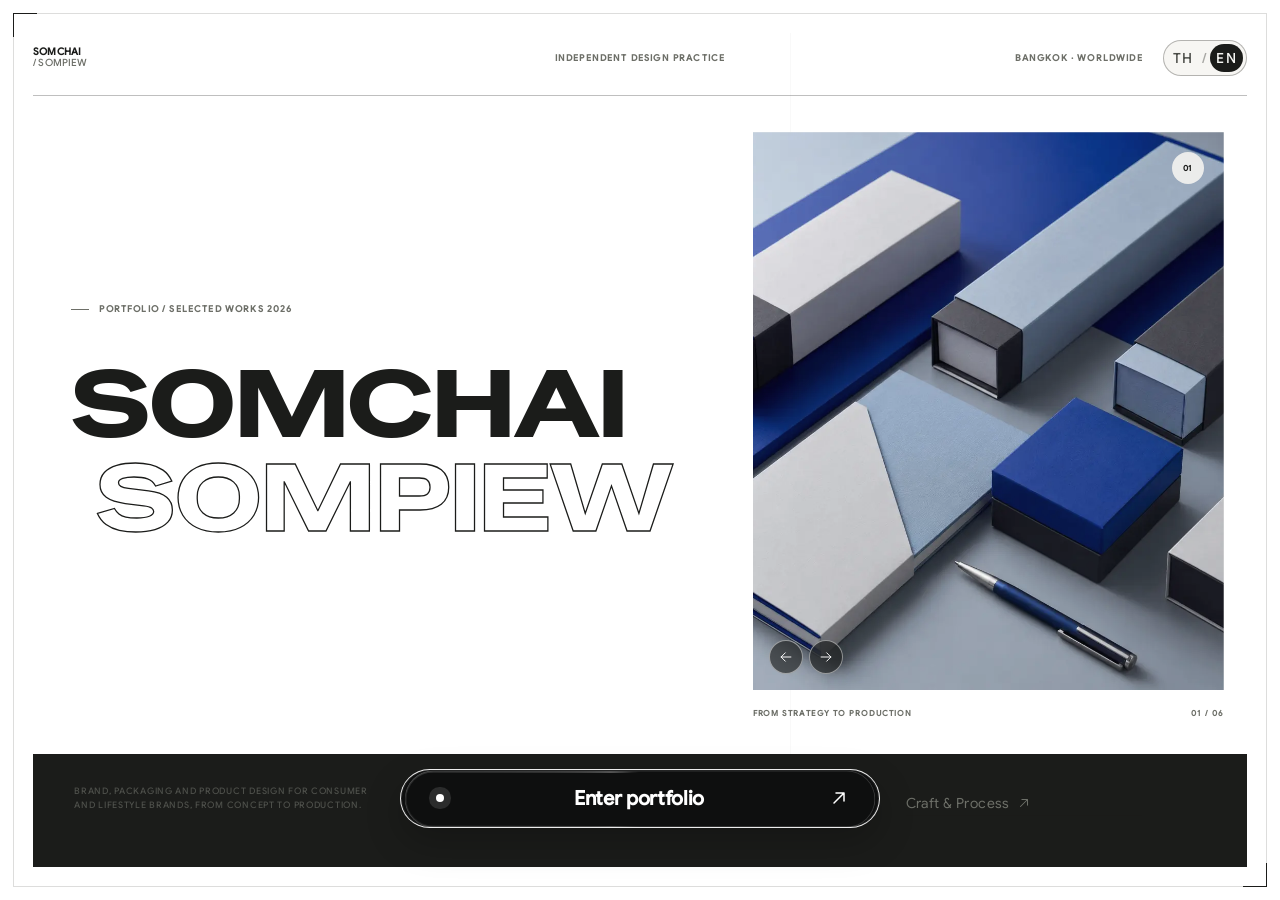
==== commit b16cfeaa: "X" ====
--- a/index.html
+++ b/index.html
@@ -6,7 +6,7 @@
     <meta name="theme-color" content="#ffffff">
     <meta
       name="description"
-      content="Somchai Sompiew — independent packaging and graphic design practice in Bangkok, Thailand."
+      content="Somchai Sompiew - independent packaging and graphic design practice in Bangkok, Thailand."
     >
     <title>Somchai Sompiew | Independent Design Practice</title>
     <meta name="build-version" content="v55-landing-mobile-clean">
@@ -94,9 +94,9 @@
       </section>
 
       <footer class="landing-footer landing-reveal" style="--reveal-delay: 880ms">
-        <p data-i18n-en="Clear ideas, calm systems and production-ready design for consumer and lifestyle brands." data-i18n-th="เปลี่ยนความคิดให้ชัด วางระบบให้เรียบง่าย และพางานออกแบบไปถึงการผลิตจริง สำหรับแบรนด์สินค้าและไลฟ์สไตล์">
-          Clear ideas, calm systems and production-ready design for consumer
-          and lifestyle brands.
+        <p data-i18n-en="Brand, packaging and product design for consumer and lifestyle brands, from concept to production." data-i18n-th="งานออกแบบแบรนด์ บรรจุภัณฑ์ และผลิตภัณฑ์สำหรับสินค้าและไลฟ์สไตล์ ตั้งแต่แนวคิดไปจนถึงการผลิต">
+          Brand, packaging and product design for consumer and lifestyle brands,
+          from concept to production.
         </p>
         <a class="landing-enter" href="home.html" data-page-transition="enter">
           <i aria-hidden="true"></i>
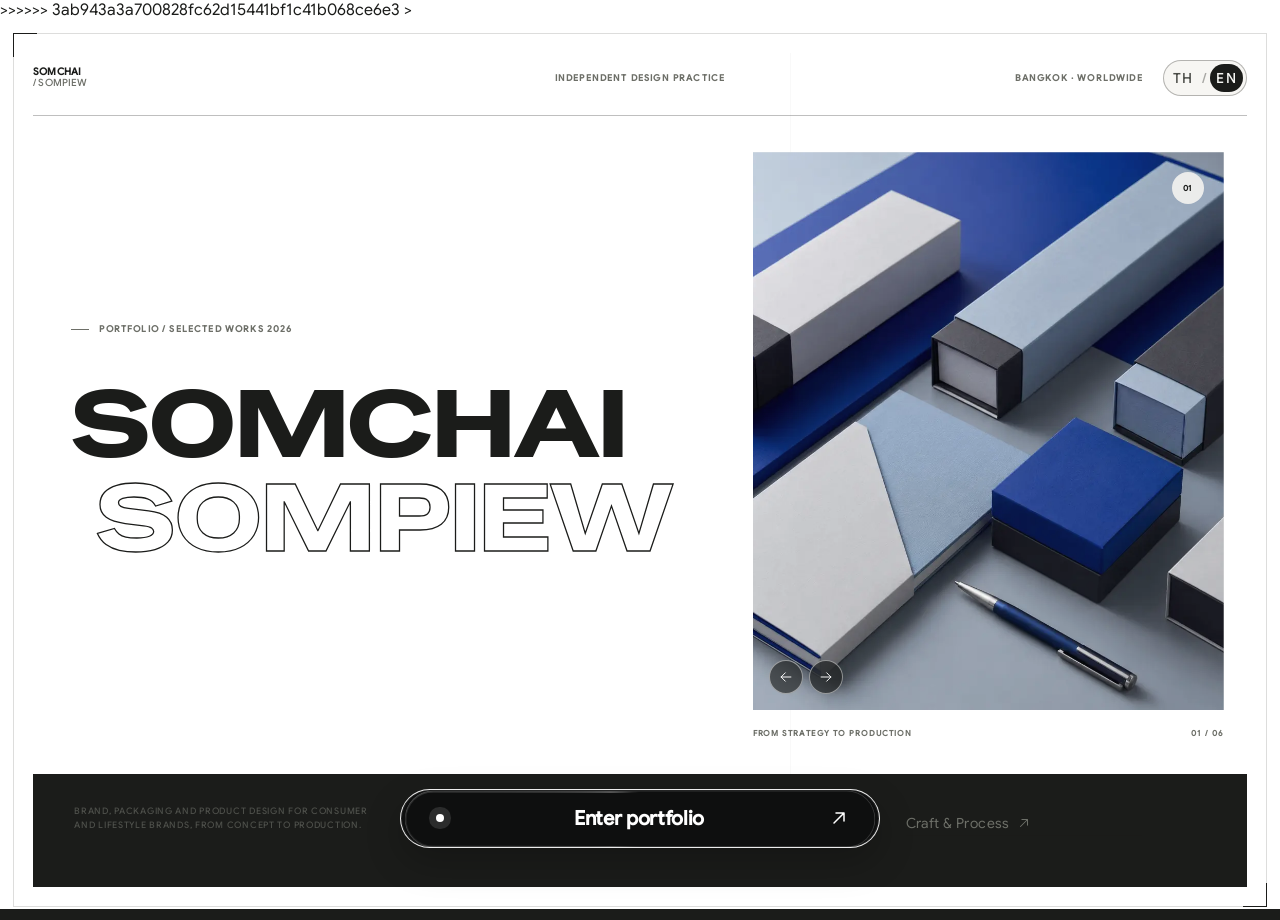
==== commit 63cb6217: "x" ====
--- a/index.html
+++ b/index.html
@@ -6,7 +6,11 @@
     <meta name="theme-color" content="#ffffff">
     <meta
       name="description"
+<<<<<<< HEAD
       content="Somchai Sompiew - independent packaging and graphic design practice in Bangkok, Thailand."
+=======
+      content="Somchai Sompiew — independent packaging and graphic design practice in Bangkok, Thailand."
+>>>>>>> 3ab943a3a700828fc62d15441bf1c41b068ce6e3
     >
     <title>Somchai Sompiew | Independent Design Practice</title>
     <meta name="build-version" content="v55-landing-mobile-clean">
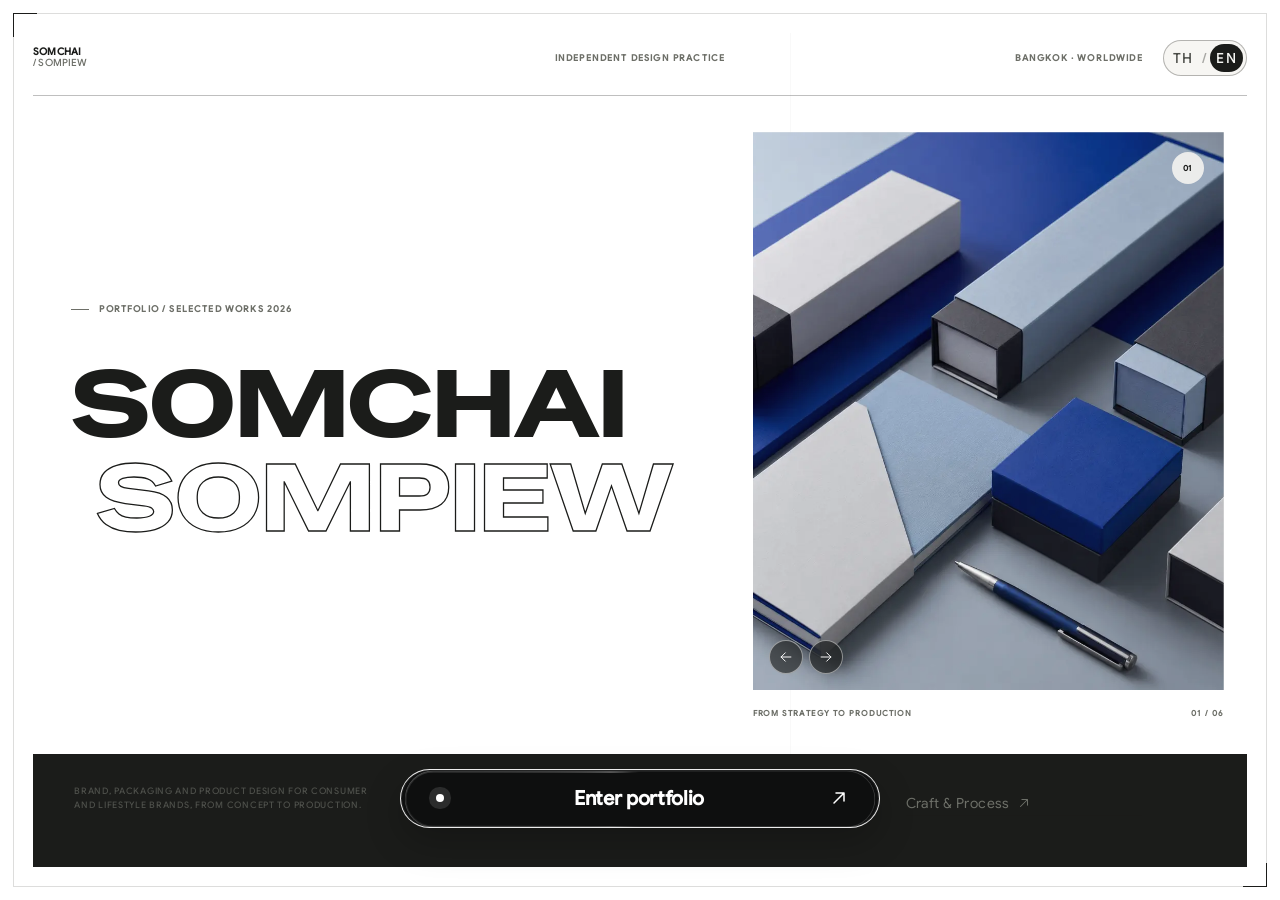
==== commit 8a8327c5: "x" ====
--- a/index.html
+++ b/index.html
@@ -6,11 +6,7 @@
     <meta name="theme-color" content="#ffffff">
     <meta
       name="description"
-<<<<<<< HEAD
       content="Somchai Sompiew - independent packaging and graphic design practice in Bangkok, Thailand."
-=======
-      content="Somchai Sompiew — independent packaging and graphic design practice in Bangkok, Thailand."
->>>>>>> 3ab943a3a700828fc62d15441bf1c41b068ce6e3
     >
     <title>Somchai Sompiew | Independent Design Practice</title>
     <meta name="build-version" content="v55-landing-mobile-clean">
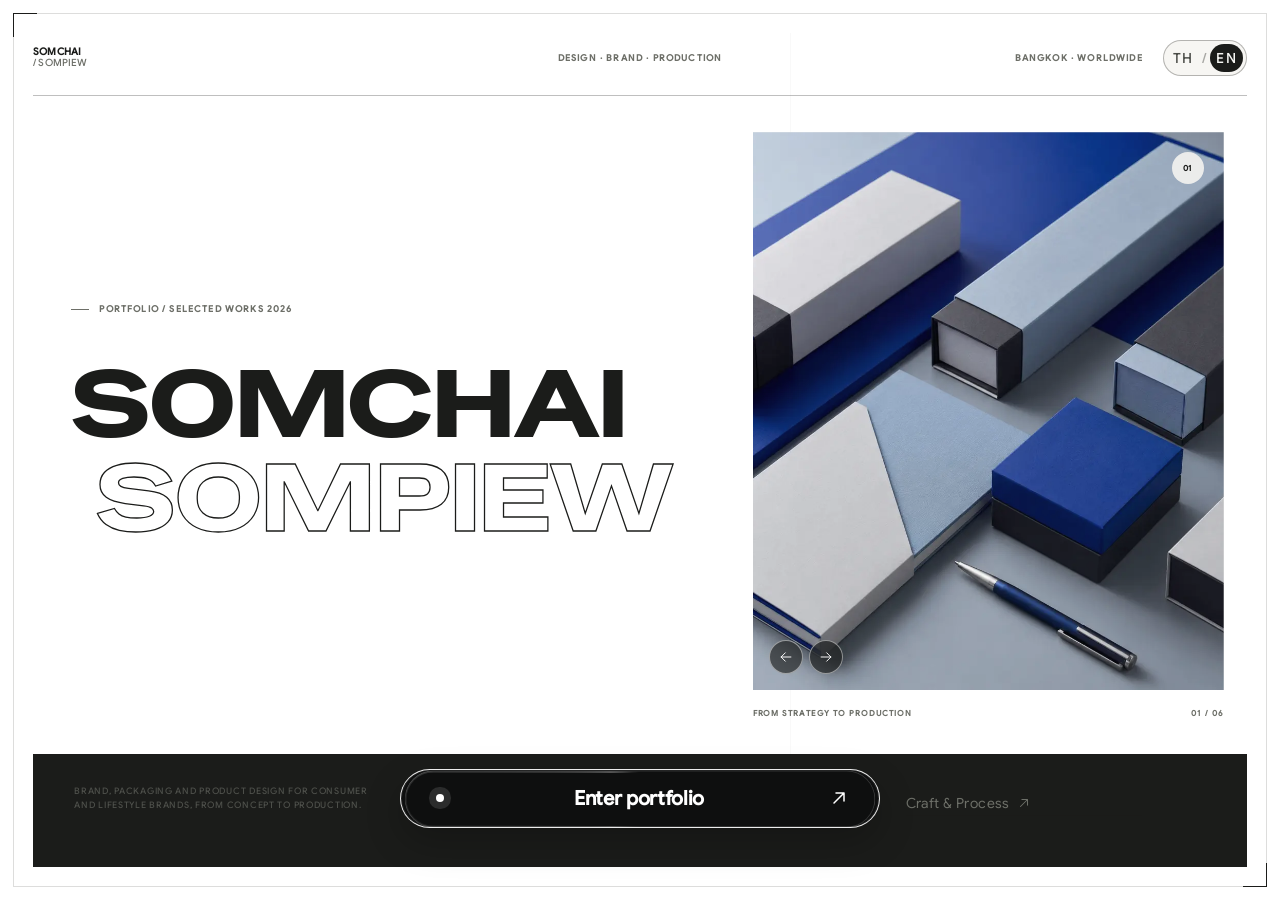
==== commit fb622fcb: "x" ====
--- a/index.html
+++ b/index.html
@@ -8,7 +8,7 @@
       name="description"
       content="Somchai Sompiew - independent packaging and graphic design practice in Bangkok, Thailand."
     >
-    <title>Somchai Sompiew | Independent Design Practice</title>
+    <title>Somchai Sompiew | Design · Brand · Production</title>
     <meta name="build-version" content="v55-landing-mobile-clean">
     <link rel="icon" href="favicon.svg" type="image/svg+xml">
     <link rel="manifest" href="site.webmanifest">
@@ -29,9 +29,10 @@
     <link rel="stylesheet" href="assets/css/v73-legibility.css?v=730">
     <link rel="stylesheet" href="assets/css/v74-type-scale.css?v=740">
     <link rel="stylesheet" href="assets/css/v75-review-round-4.css?v=750">
-    <script src="assets/js/site-version.js?v=700" defer></script>
-    <script src="assets/js/motion.js?v=650" defer></script>
+    <script src="assets/js/site-version.js?v=760" defer></script>
+    <script src="assets/js/motion.js?v=760" defer></script>
       <script src="assets/js/image-protection.js?v=550" defer></script>
+      <link rel="stylesheet" href="assets/css/v76-content-review.css?v=760">
   </head>
   <body data-build="v55-landing-mobile-clean" class="landing-page">
     <a class="skip-link" href="#landing-content" data-i18n-en="Skip to introduction" data-i18n-th="ข้ามไปยังบทนำ">Skip to introduction</a>
@@ -47,7 +48,7 @@
           <strong>SOMCHAI</strong>
           <span>/ SOMPIEW</span>
         </a>
-        <p data-i18n-en="Independent design practice" data-i18n-th="สตูดิโอออกแบบอิสระ">Independent design practice</p>
+        <p data-i18n-en="Design · Brand · Production" data-i18n-th="ดีไซน์ · แบรนด์ · การผลิต">Design · Brand · Production</p>
         <div class="landing-header-actions">
           <p data-i18n-en="Bangkok · Worldwide" data-i18n-th="กรุงเทพฯ · ร่วมงานทั่วโลก">Bangkok · Worldwide</p>
           <div class="language-toggle" role="group" aria-label="Language">
@@ -74,11 +75,11 @@
           <div class="landing-image-mask">
             <div class="landing-slides" data-carousel-drag-surface>
               <img class="landing-slide is-active" data-carousel-slide src="assets/images/hero/writing-culture.webp" alt="Contemporary stationery packaging arranged in a studio" data-carousel-label-en="From strategy to production" data-carousel-label-th="จากกลยุทธ์สู่การผลิตจริง" width="1448" height="1086" fetchpriority="high">
-              <img class="landing-slide" data-carousel-slide src="assets/images/projects/advertising/urban-signals/cover-1200x900.webp" alt="Urban Signals advertising design project" data-carousel-label-en="Urban Signals / Advertising" data-carousel-label-th="Urban Signals / งานโฆษณา" width="1448" height="1086" aria-hidden="true">
-              <img class="landing-slide" data-carousel-slide src="assets/images/projects/campaign/make-it-move/cover-1200x900.webp" alt="Make It Move campaign design project" data-carousel-label-en="Make It Move / Campaign" data-carousel-label-th="Make It Move / แคมเปญสร้างสรรค์" width="1448" height="1086" aria-hidden="true">
-              <img class="landing-slide" data-carousel-slide src="assets/images/projects/display-retail/quantum/quantum-display-system/cover-1200x900.webp" alt="Quantum display and retail design project" data-carousel-label-en="Quantum / Display &amp; Retail" data-carousel-label-th="Quantum / ดิสเพลย์และพื้นที่ขาย" width="1448" height="1086" aria-hidden="true">
-              <img class="landing-slide" data-carousel-slide src="assets/images/projects/packaging-design/good-daily/cover-1200x900.webp" alt="Good Daily packaging design project" data-carousel-label-en="Good Daily / Packaging Design" data-carousel-label-th="Good Daily / ออกแบบบรรจุภัณฑ์" width="1448" height="1086" aria-hidden="true">
-              <img class="landing-slide" data-carousel-slide src="assets/images/projects/product-design/everyday-forms/cover-1200x900.webp" alt="Everyday Forms product design project" data-carousel-label-en="Everyday Forms / Product Design" data-carousel-label-th="Everyday Forms / ออกแบบผลิตภัณฑ์" width="1448" height="1086" aria-hidden="true">
+              <img class="landing-slide" data-carousel-slide src="assets/images/projects/advertising/urban-signals/cover-1200x900.webp" alt="Stationery Advertising — selected project image" data-carousel-label-en="Stationery Advertising / Advertising" data-carousel-label-th="งานโฆษณาเครื่องเขียน / งานโฆษณา" width="1448" height="1086" aria-hidden="true">
+              <img class="landing-slide" data-carousel-slide src="assets/images/projects/campaign/make-it-move/cover-1200x900.webp" alt="Character-led Stationery Graphics — selected project image" data-carousel-label-en="Character-led Stationery Graphics / Campaign &gt; License Products" data-carousel-label-th="กราฟิกเครื่องเขียนจากคาแรกเตอร์ / แคมเปญ &gt; สินค้าลิขสิทธิ์" width="1448" height="1086" aria-hidden="true">
+              <img class="landing-slide" data-carousel-slide src="assets/images/projects/display-retail/quantum/quantum-display-system/cover-1200x900.webp" alt="Quantum Retail Displays — selected project image" data-carousel-label-en="Quantum Retail Displays / Display &amp; Retail" data-carousel-label-th="ดิสเพลย์สินค้า Quantum / ดิสเพลย์และพื้นที่ขาย" width="1448" height="1086" aria-hidden="true">
+              <img class="landing-slide" data-carousel-slide src="assets/images/projects/packaging-design/good-daily/cover-1200x900.webp" alt="Stationery Packaging — selected project image" data-carousel-label-en="Stationery Packaging / Packaging" data-carousel-label-th="บรรจุภัณฑ์เครื่องเขียน / บรรจุภัณฑ์" width="1448" height="1086" aria-hidden="true">
+              <img class="landing-slide" data-carousel-slide src="assets/images/projects/product-design/everyday-forms/cover-1200x900.webp" alt="Writing Instruments — selected project image" data-carousel-label-en="Writing Instruments / Product" data-carousel-label-th="ผลิตภัณฑ์เครื่องเขียน / ผลิตภัณฑ์" width="1448" height="1086" aria-hidden="true">
             </div>
             <span class="landing-image-index" aria-hidden="true"><span data-carousel-current>01</span></span>
             <div class="landing-carousel-controls">
@@ -104,7 +105,7 @@
           <b aria-hidden="true"><svg class="ui-icon" viewBox="0 0 20 20" focusable="false"><path d="M5 15 15 5M7 5h8v8"/></svg></b>
         </a>
         <a class="landing-secondary" href="craft.html">
-          <span data-i18n-en="Craft &amp; Process" data-i18n-th="งานฝีมือและกระบวนการผลิต">Craft &amp; Process</span>
+          <span data-i18n-en="Craft &amp; Process" data-i18n-th="ความรู้ด้านงานพิมพ์และการผลิต">Craft &amp; Process</span>
           <svg class="ui-icon" aria-hidden="true" viewBox="0 0 20 20" focusable="false"><path d="M5 15 15 5M7 5h8v8"/></svg>
         </a>
       </footer>
--- a/assets/css/v76-content-review.css
+++ b/assets/css/v76-content-review.css
@@ -0,0 +1,26 @@
+/* v76: finished process imagery and readable explanatory copy. */
+.process-visual { margin: 2rem 0 1rem; padding: 0; overflow: hidden; border: 1px solid var(--line); border-radius: 12px; background: #f8faff; }
+.process-visual img { display: block; width: 100%; height: auto; opacity: 1; }
+.process-visual--wide { margin: 0; }
+.craft-row { align-items: start; }
+.craft-row__figure { align-self: start; }
+.craft-page .craft-spec dt { font-size: .875rem; letter-spacing: .04em; }
+.craft-page .craft-spec dd, .craft-page .craft-close, .craft-page .craft-deck { font-size: 1rem; line-height: 1.65; }
+.craft-reference-note, .craft-example__description, .craft-sources p { color: var(--muted); font-size: 1rem; line-height: 1.65; }
+.craft-reference-note { max-width: 54rem; margin: 1rem 0 1.75rem; }
+.craft-example figcaption { display: flex; align-items: baseline; gap: 1rem; font-size: 1rem; line-height: 1.55; }
+.craft-example figcaption > div { min-width: 0; }
+.craft-example__description { margin: .5rem 0 0; }
+.craft-sources { padding-block: 2rem; border-top: 1px solid var(--line); }
+.craft-sources h2 { margin: 0 0 1rem; font-size: 1.25rem; }
+.craft-sources ul { padding-left: 1.25rem; }
+.craft-sources li { margin: .65rem 0; }
+.craft-sources a { text-decoration: underline; text-underline-offset: .2em; overflow-wrap: anywhere; font-size: 1rem; }
+body[data-language="th"] .craft-hero h1, body[data-language="th"] .craft-detail-hero h1 { line-height: 1.4; }
+@media(max-width:620px) {
+ .craft-page .craft-index a span { display: inline; font-size: .875rem; }
+ .craft-page .craft-index { gap: 0 1rem; }
+ .craft-page .craft-index a { margin: 0; }
+ .craft-page .craft-spec { grid-template-columns: 1fr; }
+ .craft-page .craft-example-grid { grid-template-columns: 1fr; }
+}
